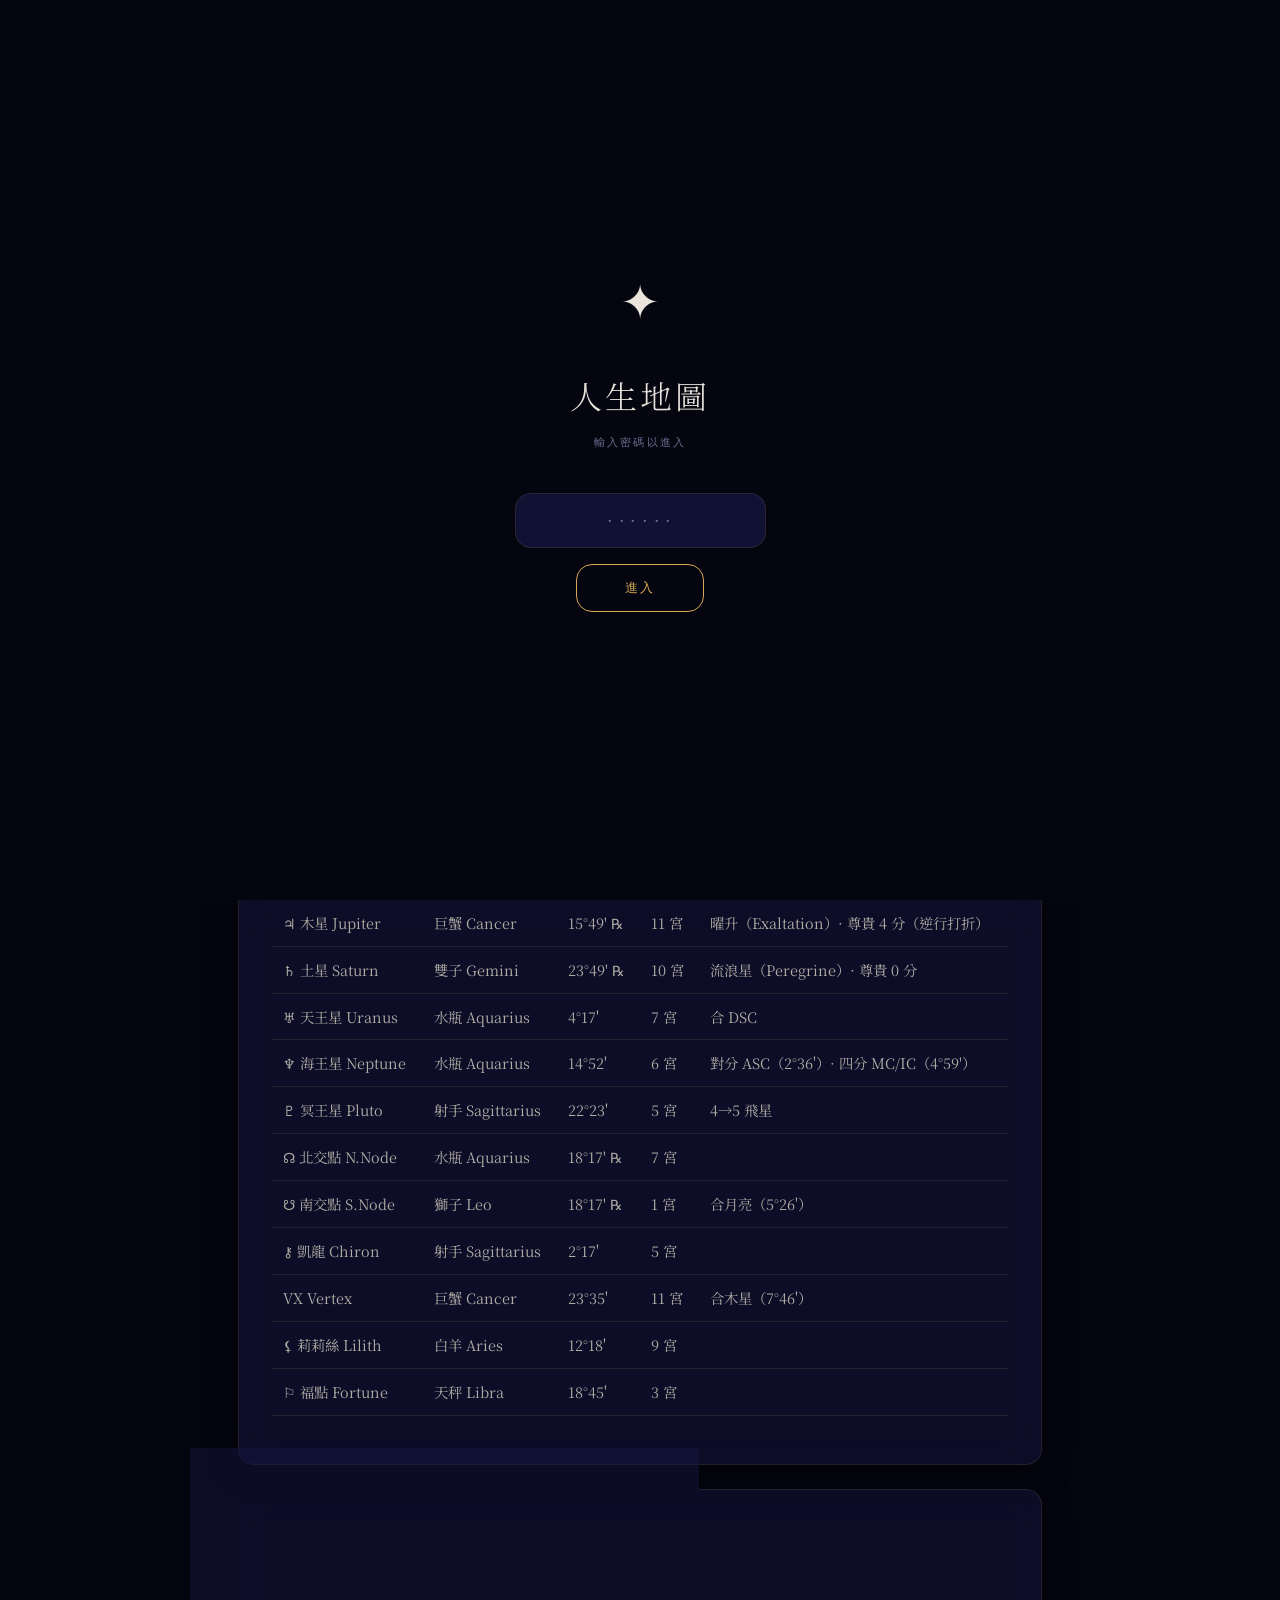
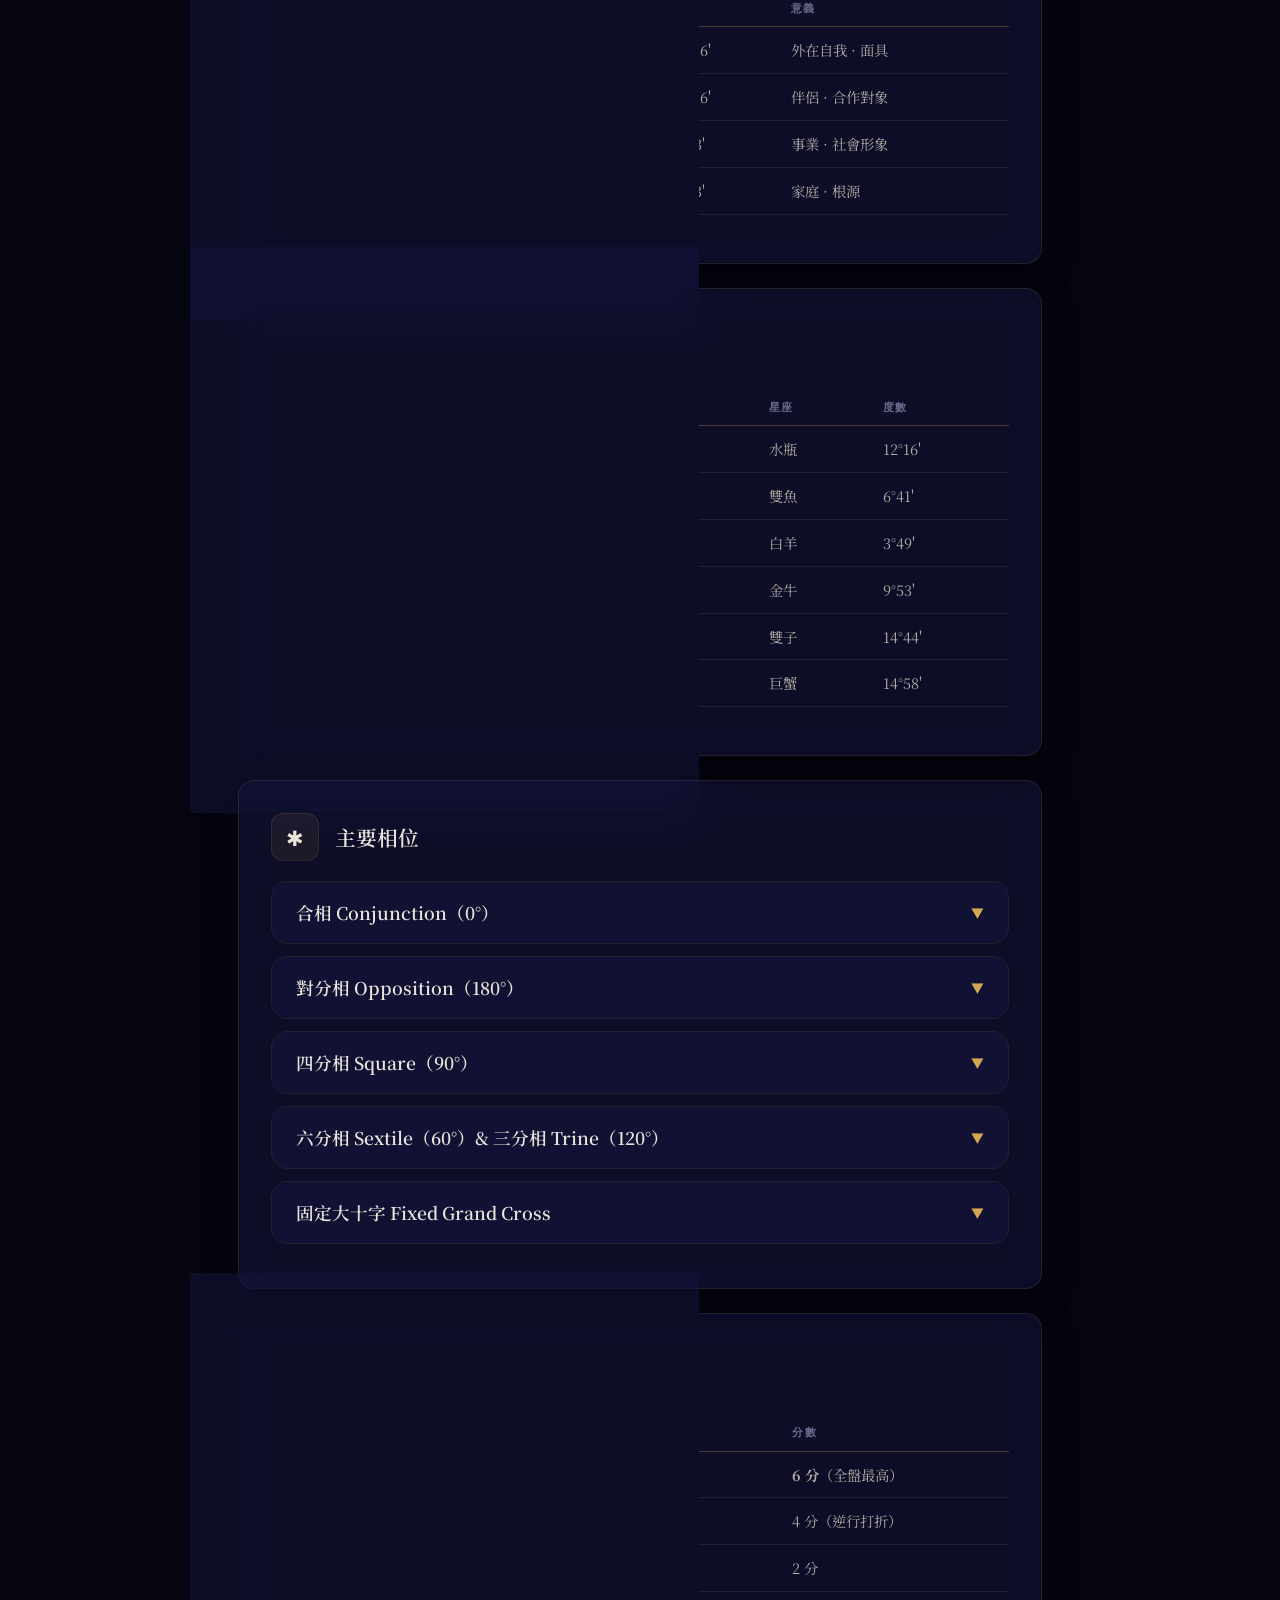
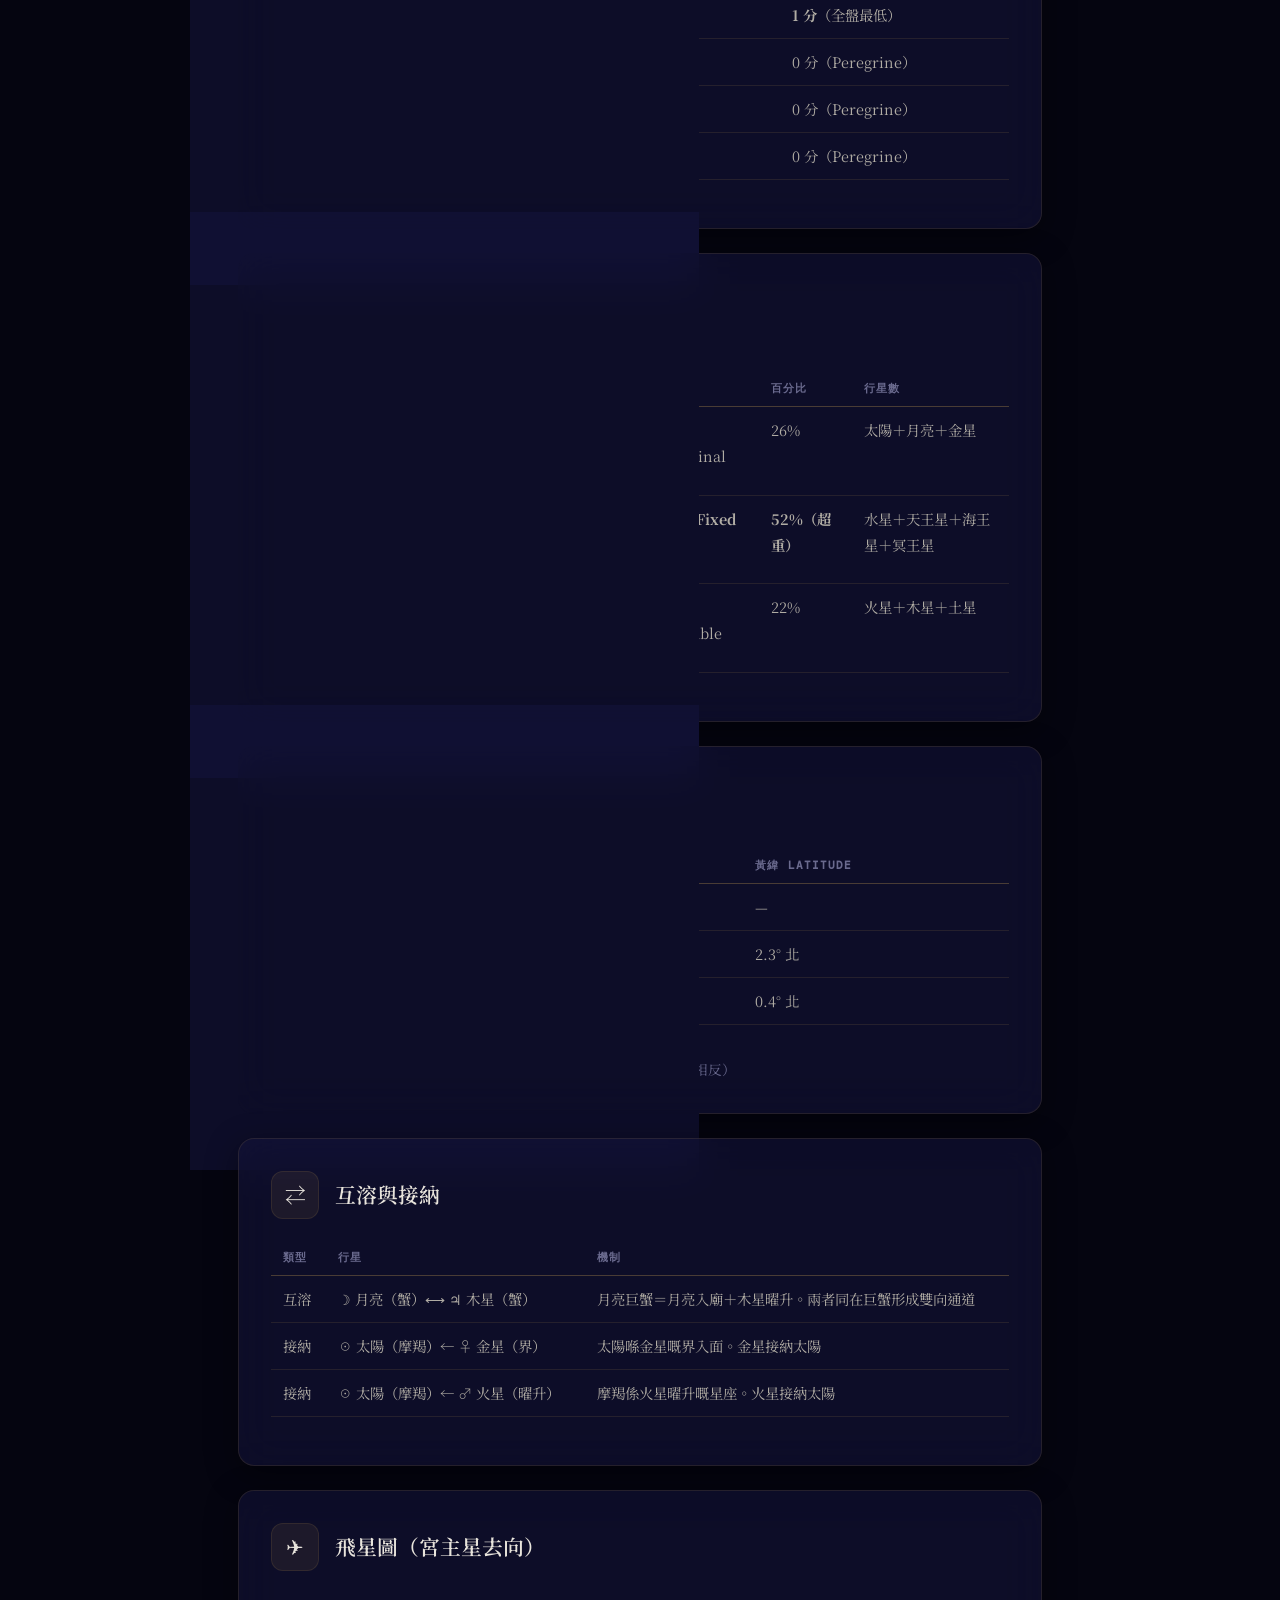
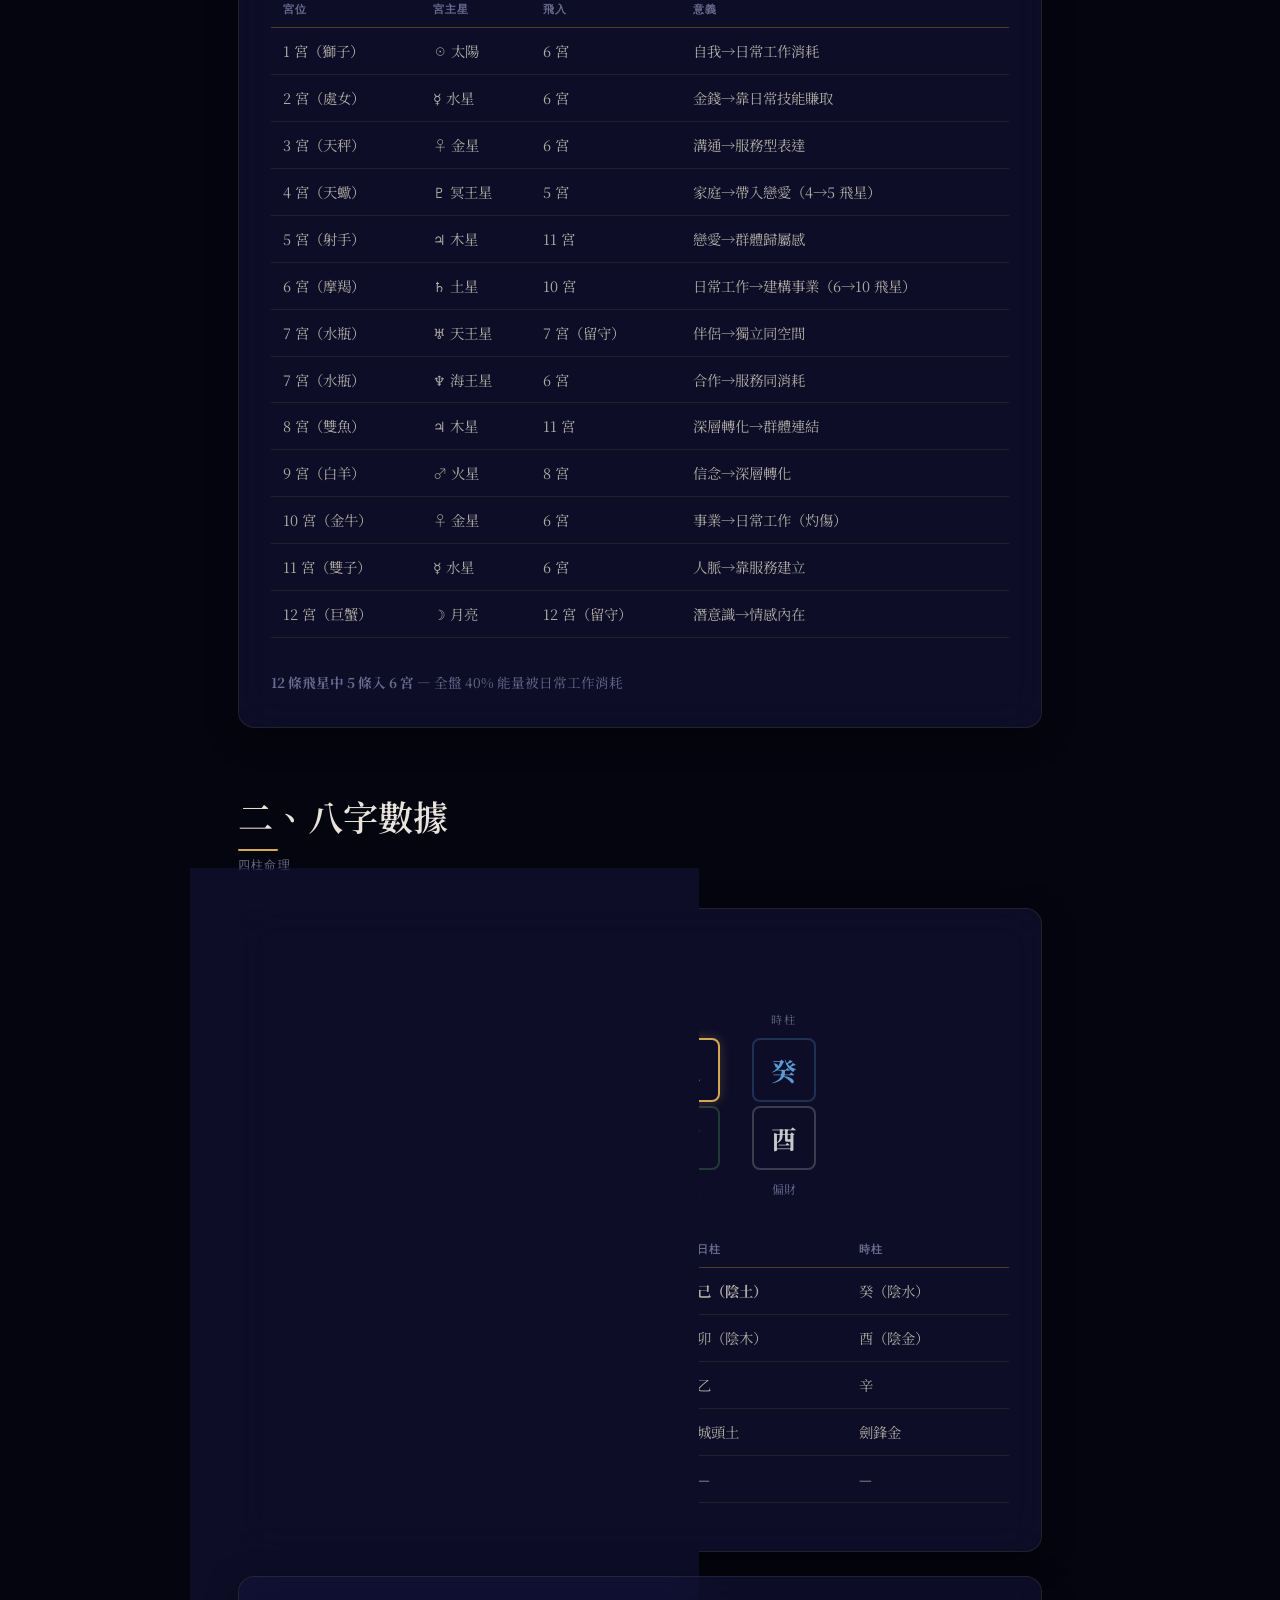
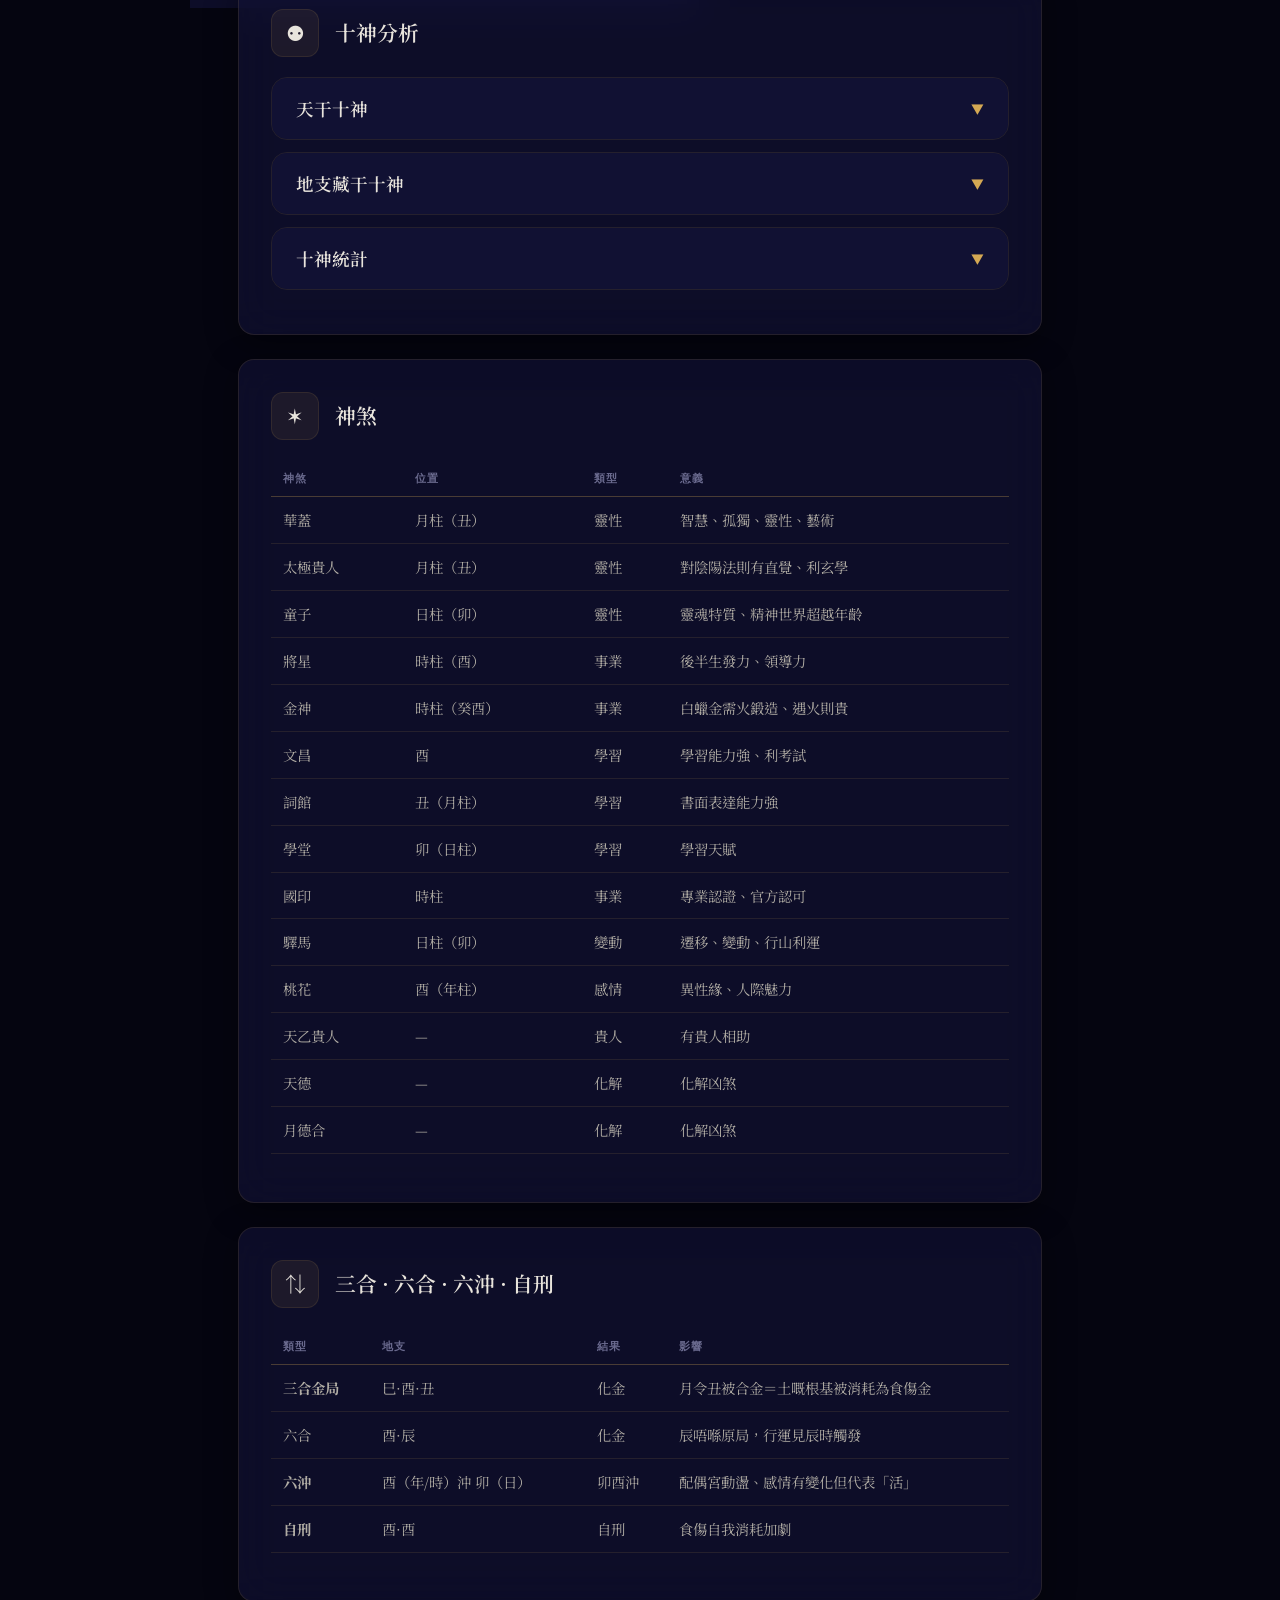
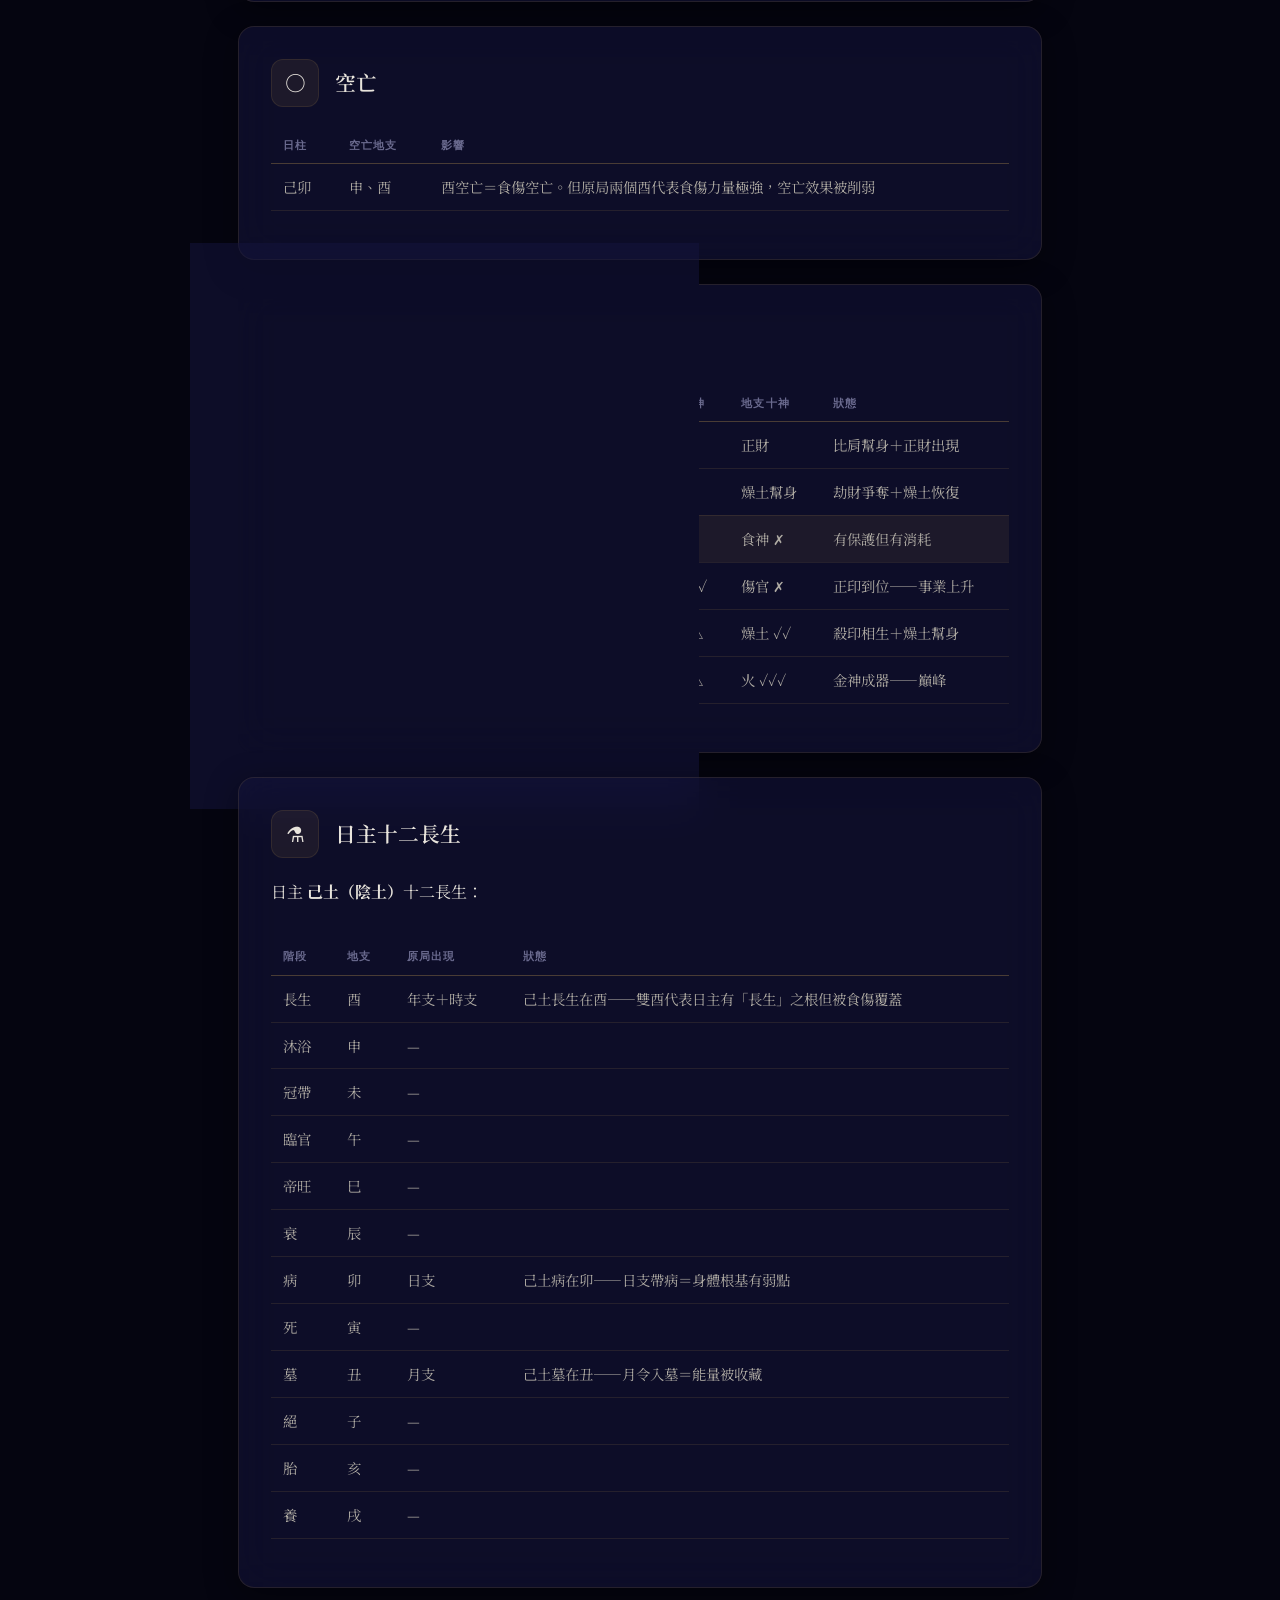
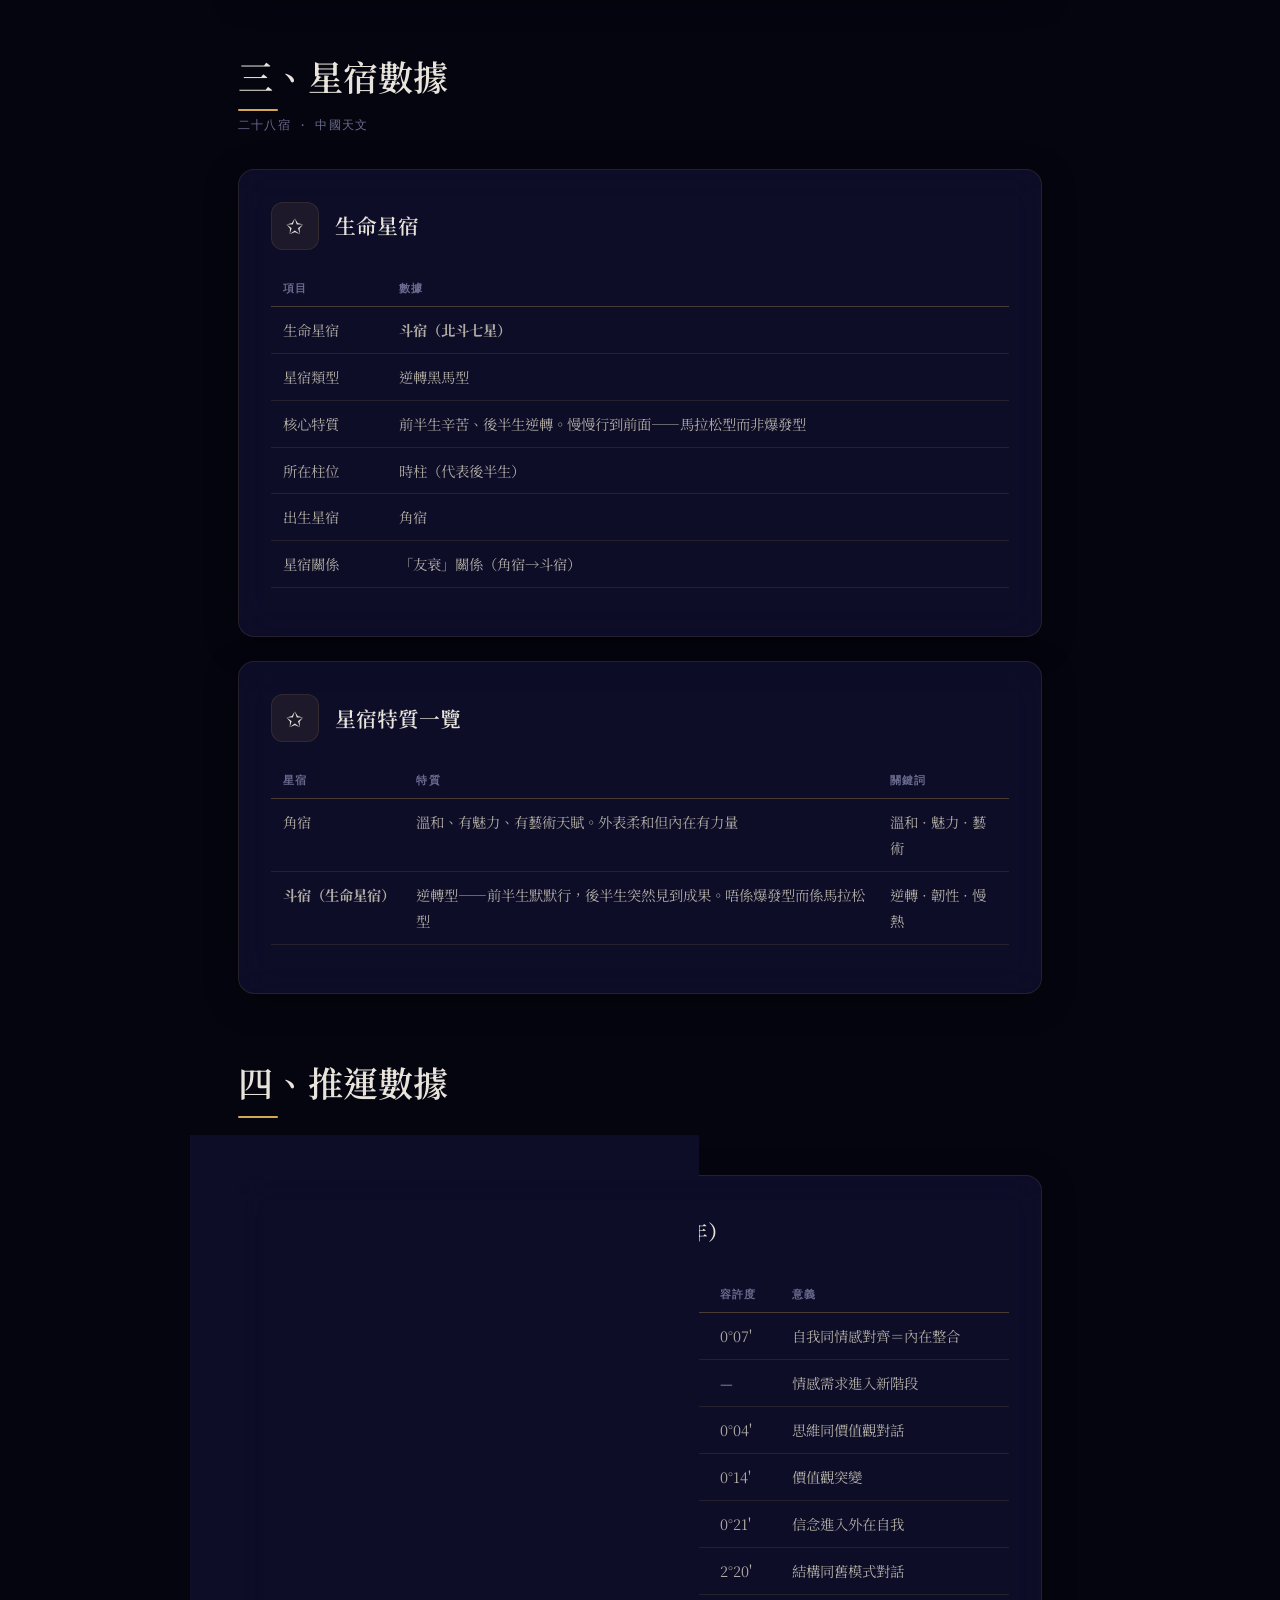
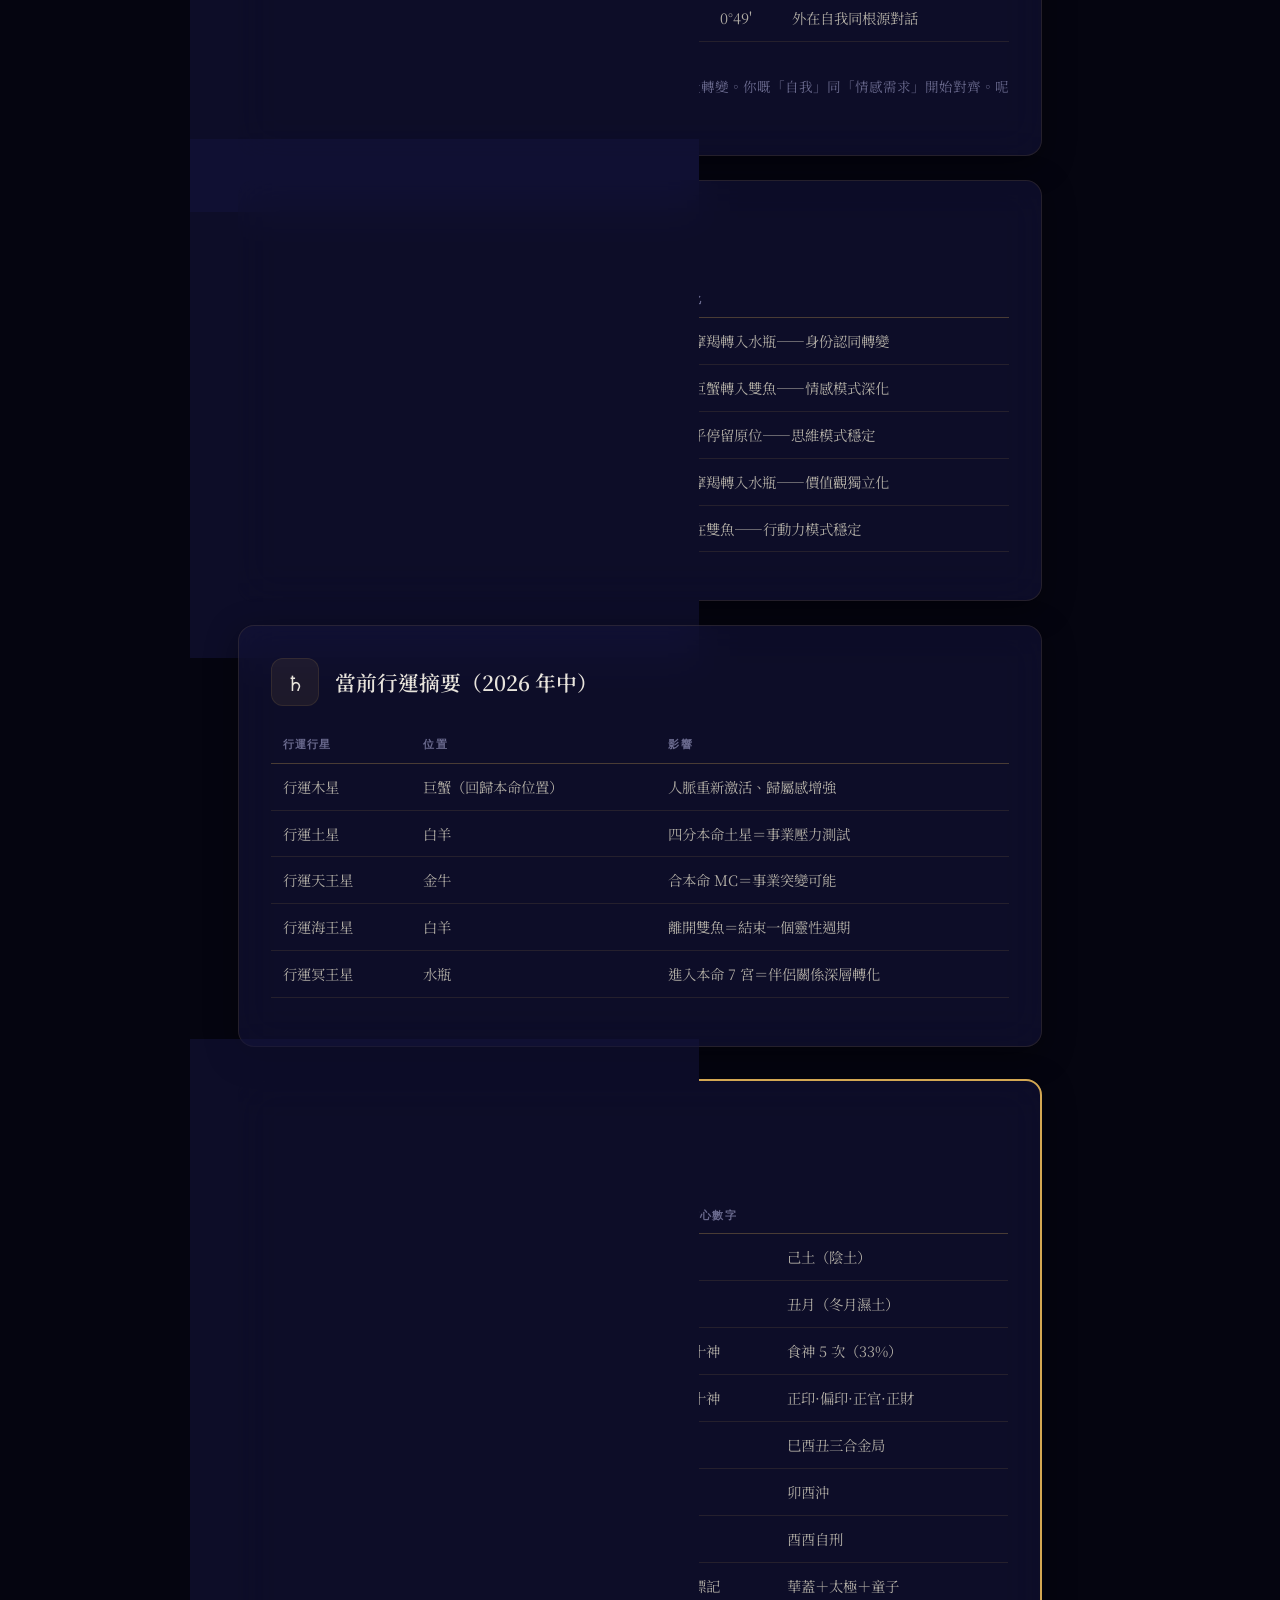
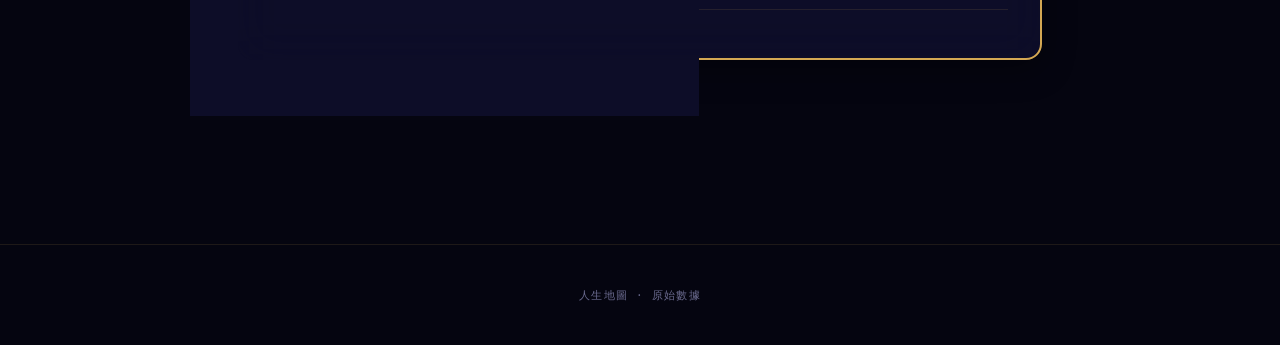
==== data.html @ b296077b "Add files via upload" ====
<!DOCTYPE html>
<html lang="zh-Hant" data-theme="dark">
<head>
  <meta charset="UTF-8">
  <meta name="viewport" content="width=device-width, initial-scale=1.0">
  <title>原始數據 · 人生地圖</title>
  <link rel="stylesheet" href="css/style.css">
</head>
<body>

  <div class="starfield"></div>

  <div class="gate" id="gate">
    <div class="gate-content">
      <div class="gate-symbol">&#x2726;</div>
      <div class="gate-title">人生地圖</div>
      <div class="gate-subtitle">輸入密碼以進入</div>
      <div class="gate-input-wrap">
        <input type="password" id="gateInput" class="gate-input" placeholder="······" autocomplete="off">
      </div>
      <button class="gate-btn" id="gateBtn">進入</button>
      <div class="gate-error-msg" id="gateError"></div>
    </div>
  </div>

  <div class="progress-bar" id="progressBar"></div>

  <nav class="nav">
    <a href="index.html" class="nav-logo">&#x2726; 人生地圖</a>
    <ul class="nav-links">
      <li><a href="core.html">核心主題</a></li>
      <li><a href="gifts.html">天賦陰影</a></li>
      <li><a href="domains.html">十大領域</a></li>
      <li><a href="timeline.html">時間線</a></li>
      <li><a href="map.html">人生地圖</a></li>
      <li><a href="data.html" class="active">原始數據</a></li>
    </ul>
    <div class="nav-controls">
      <button class="theme-toggle" id="themeToggle" title="切換深淺色">&#x2600;</button>
      <button class="menu-toggle" id="menuToggle">
        <span></span><span></span><span></span>
      </button>
    </div>
  </nav>

  <div class="mobile-nav" id="mobileNav">
    <ul class="mobile-nav-links">
      <li><a href="index.html">首頁</a></li>
      <li><a href="core.html">核心主題</a></li>
      <li><a href="gifts.html">天賦與陰影</a></li>
      <li><a href="domains.html">十大領域</a></li>
      <li><a href="timeline.html">時間線</a></li>
      <li><a href="map.html">人生地圖</a></li>
      <li><a href="data.html">原始數據</a></li>
    </ul>
  </div>

  <div class="page-wrapper">
    <main class="main-content">
      <div class="container">

        <div class="page-header reveal">
          <div class="subtitle">RAW DATA</div>
          <h1>原始數據</h1>
        </div>

        <!-- Quick Nav -->
        <div class="tag-row reveal mb-32" style="justify-content:center;">
          <a href="#sec-astro" class="tag" style="cursor:pointer;">星盤</a>
          <a href="#sec-bazi" class="tag" style="cursor:pointer;">八字</a>
          <a href="#sec-xingxiu" class="tag" style="cursor:pointer;">星宿</a>
          <a href="#sec-prog" class="tag" style="cursor:pointer;">推運</a>
        </div>

        <!-- ============================================================ -->
        <!-- SECTION 1: ASTROLOGY -->
        <!-- ============================================================ -->
        <div id="sec-astro" class="section-title reveal">一、星盤數據</div>
        <div class="section-subtitle reveal">Western Tropical Astrology · Placidus House System</div>

        <!-- 1.1 Planetary Positions -->
        <div class="card reveal">
          <div class="card-header">
            <div class="card-icon">&#x2641;</div>
            <div><div class="card-title">行星位置</div></div>
          </div>
          <table class="data-table">
            <thead>
              <tr><th>行星</th><th>星座</th><th>度數</th><th>宮位</th><th>備註</th></tr>
            </thead>
            <tbody>
              <tr><td>&#x2609; 太陽 Sun</td><td>摩羯 Capricorn</td><td>6°59'</td><td>6 宮</td><td>界（Term）· 尊貴 1 分</td></tr>
              <tr><td>&#x263D; 月亮 Moon</td><td>巨蟹 Cancer</td><td>12°51'</td><td>12 宮</td><td>面（Face）· 尊貴 2 分</td></tr>
              <tr><td>&#x263F; 水星 Mercury</td><td>水瓶 Aquarius</td><td>10°03'</td><td>6 宮</td><td>合 DSC（2°13'）</td></tr>
              <tr><td>&#x2640; 金星 Venus</td><td>摩羯 Capricorn</td><td>7°43'</td><td>6 宮</td><td>灼傷（Combust）· 距太陽 0°43'</td></tr>
              <tr><td>&#x2642; 火星 Mars</td><td>雙魚 Pisces</td><td>16°40'</td><td>8 宮</td><td>曜升（Exaltation）· 尊貴 6 分</td></tr>
              <tr><td>&#x2643; 木星 Jupiter</td><td>巨蟹 Cancer</td><td>15°49' &#x211E;</td><td>11 宮</td><td>曜升（Exaltation）· 尊貴 4 分（逆行打折）</td></tr>
              <tr><td>&#x2644; 土星 Saturn</td><td>雙子 Gemini</td><td>23°49' &#x211E;</td><td>10 宮</td><td>流浪星（Peregrine）· 尊貴 0 分</td></tr>
              <tr><td>&#x2645; 天王星 Uranus</td><td>水瓶 Aquarius</td><td>4°17'</td><td>7 宮</td><td>合 DSC</td></tr>
              <tr><td>&#x2646; 海王星 Neptune</td><td>水瓶 Aquarius</td><td>14°52'</td><td>6 宮</td><td>對分 ASC（2°36'）· 四分 MC/IC（4°59'）</td></tr>
              <tr><td>&#x2647; 冥王星 Pluto</td><td>射手 Sagittarius</td><td>22°23'</td><td>5 宮</td><td>4→5 飛星</td></tr>
              <tr><td>&#x260A; 北交點 N.Node</td><td>水瓶 Aquarius</td><td>18°17' &#x211E;</td><td>7 宮</td><td></td></tr>
              <tr><td>&#x260B; 南交點 S.Node</td><td>獅子 Leo</td><td>18°17' &#x211E;</td><td>1 宮</td><td>合月亮（5°26'）</td></tr>
              <tr><td>&#x26B7; 凱龍 Chiron</td><td>射手 Sagittarius</td><td>2°17'</td><td>5 宮</td><td></td></tr>
              <tr><td>VX Vertex</td><td>巨蟹 Cancer</td><td>23°35'</td><td>11 宮</td><td>合木星（7°46'）</td></tr>
              <tr><td>&#x26B8; 莉莉絲 Lilith</td><td>白羊 Aries</td><td>12°18'</td><td>9 宮</td><td></td></tr>
              <tr><td>&#x2690; 福點 Fortune</td><td>天秤 Libra</td><td>18°45'</td><td>3 宮</td><td></td></tr>
            </tbody>
          </table>
        </div>

        <!-- 1.2 Angles -->
        <div class="card reveal">
          <div class="card-header">
            <div class="card-icon">&#x25B3;</div>
            <div><div class="card-title">四軸</div></div>
          </div>
          <table class="data-table">
            <thead>
              <tr><th>軸點</th><th>星座</th><th>度數</th><th>意義</th></tr>
            </thead>
            <tbody>
              <tr><td>ASC 上升</td><td>獅子 Leo</td><td>12°16'</td><td>外在自我 · 面具</td></tr>
              <tr><td>DSC 下降</td><td>水瓶 Aquarius</td><td>12°16'</td><td>伴侶 · 合作對象</td></tr>
              <tr><td>MC 天頂</td><td>金牛 Taurus</td><td>9°53'</td><td>事業 · 社會形象</td></tr>
              <tr><td>IC 天底</td><td>天蠍 Scorpio</td><td>9°53'</td><td>家庭 · 根源</td></tr>
            </tbody>
          </table>
        </div>

        <!-- 1.3 House Cusps -->
        <div class="card reveal">
          <div class="card-header">
            <div class="card-icon">&#x2B21;</div>
            <div><div class="card-title">宮位界線（Placidus）</div></div>
          </div>
          <table class="data-table">
            <thead>
              <tr><th>宮位</th><th>星座</th><th>度數</th><th>宮位</th><th>星座</th><th>度數</th></tr>
            </thead>
            <tbody>
              <tr><td>1 宮</td><td>獅子</td><td>12°16'</td><td>7 宮</td><td>水瓶</td><td>12°16'</td></tr>
              <tr><td>2 宮</td><td>處女</td><td>6°41'</td><td>8 宮</td><td>雙魚</td><td>6°41'</td></tr>
              <tr><td>3 宮</td><td>天秤</td><td>3°49'</td><td>9 宮</td><td>白羊</td><td>3°49'</td></tr>
              <tr><td>4 宮</td><td>天蠍</td><td>9°53'</td><td>10 宮</td><td>金牛</td><td>9°53'</td></tr>
              <tr><td>5 宮</td><td>射手</td><td>14°44'</td><td>11 宮</td><td>雙子</td><td>14°44'</td></tr>
              <tr><td>6 宮</td><td>摩羯</td><td>14°58'</td><td>12 宮</td><td>巨蟹</td><td>14°58'</td></tr>
            </tbody>
          </table>
        </div>

        <!-- 1.4 Aspects -->
        <div class="card reveal">
          <div class="card-header">
            <div class="card-icon">&#x2731;</div>
            <div><div class="card-title">主要相位</div></div>
          </div>

          <div class="expandable">
            <button class="expandable-trigger">
              <span>合相 Conjunction（0°）</span>
              <span class="chevron">&#x25BC;</span>
            </button>
            <div class="expandable-content">
              <div class="expandable-inner">
                <table class="data-table">
                  <thead><tr><th>行星 A</th><th>行星 B</th><th>容許度</th><th>備註</th></tr></thead>
                  <tbody>
                    <tr><td>&#x2609; 太陽</td><td>&#x2640; 金星</td><td>0°16'</td><td>灼傷 · 距太陽 0°43'</td></tr>
                    <tr><td>&#x263D; 月亮</td><td>南交點</td><td>5°26'</td><td>情感帶有「舊」嘅特質</td></tr>
                    <tr><td>&#x2643; 木星</td><td>Vertex</td><td>7°46'</td><td>信念同命運交叉點</td></tr>
                    <tr><td>&#x263F; 水星</td><td>DSC</td><td>2°13'</td><td>溝通能力強（一對一）</td></tr>
                    <tr><td>&#x2645; 天王星</td><td>DSC</td><td>~2°</td><td>伴侶需要獨立同空間</td></tr>
                  </tbody>
                </table>
              </div>
            </div>
          </div>

          <div class="expandable">
            <button class="expandable-trigger">
              <span>對分相 Opposition（180°）</span>
              <span class="chevron">&#x25BC;</span>
            </button>
            <div class="expandable-content">
              <div class="expandable-inner">
                <table class="data-table">
                  <thead><tr><th>行星 A</th><th>行星 B</th><th>容許度</th><th>備註</th></tr></thead>
                  <tbody>
                    <tr><td>&#x263D; 月亮（蟹 12°）</td><td>&#x2642; 火星（魚 16°）</td><td>3°49'</td><td>情感 vs 行動力對立</td></tr>
                    <tr><td>&#x2646; 海王星（瓶 14°）</td><td>ASC（獅 12°）</td><td>2°36'</td><td>自我邊界模糊</td></tr>
                  </tbody>
                </table>
              </div>
            </div>
          </div>

          <div class="expandable">
            <button class="expandable-trigger">
              <span>四分相 Square（90°）</span>
              <span class="chevron">&#x25BC;</span>
            </button>
            <div class="expandable-content">
              <div class="expandable-inner">
                <table class="data-table">
                  <thead><tr><th>行星 A</th><th>行星 B</th><th>容許度</th><th>備註</th></tr></thead>
                  <tbody>
                    <tr><td>&#x2642; 火星（魚 16°）</td><td>&#x2643; 木星（蟹 15°）</td><td>0°51'</td><td>最 tight 嘅四分相</td></tr>
                    <tr><td>&#x263F; 水星（瓶 10°）</td><td>&#x2643; 木星（蟹 15°）</td><td>5°46'</td><td>思維 vs 信念</td></tr>
                    <tr><td>&#x2643; 木星（蟹 15°）</td><td>&#x2647; 冥王星（射 22°）</td><td>6°34'</td><td>信念 vs 轉化</td></tr>
                    <tr><td>&#x2646; 海王星（瓶 14°）</td><td>MC/IC（牛/蠍 9°）</td><td>4°59'</td><td>事業方向模糊</td></tr>
                    <tr><td>&#x2609; 太陽（摩 6°）</td><td>&#x2646; 海王星（瓶 14°）</td><td>~7°</td><td>自我認同模糊</td></tr>
                    <tr><td>&#x2644; 土星（雙 23°）</td><td>&#x2646; 海王星（瓶 14°）</td><td>~9°</td><td>結構 vs 溶解</td></tr>
                    <tr><td>&#x2642; 火星（魚 16°）</td><td>&#x2647; 冥王星（射 22°）</td><td>~6°</td><td>行動力 vs 深層權力</td></tr>
                  </tbody>
                </table>
              </div>
            </div>
          </div>

          <div class="expandable">
            <button class="expandable-trigger">
              <span>六分相 Sextile（60°）& 三分相 Trine（120°）</span>
              <span class="chevron">&#x25BC;</span>
            </button>
            <div class="expandable-content">
              <div class="expandable-inner">
                <table class="data-table">
                  <thead><tr><th>行星 A</th><th>行星 B</th><th>相位</th><th>容許度</th></tr></thead>
                  <tbody>
                    <tr><td>&#x263F; 水星（瓶 10°）</td><td>&#x2642; 火星（魚 16°）</td><td>六分相</td><td>~7°</td></tr>
                    <tr><td>&#x263D; 月亮（蟹 12°）</td><td>&#x2646; 海王星（瓶 14°）</td><td>六分相</td><td>~2°</td></tr>
                    <tr><td>&#x2643; 木星（蟹 15°）</td><td>&#x2644; 土星（雙 23°）</td><td>三分相</td><td>~8°</td></tr>
                  </tbody>
                </table>
              </div>
            </div>
          </div>

          <div class="expandable">
            <button class="expandable-trigger">
              <span>固定大十字 Fixed Grand Cross</span>
              <span class="chevron">&#x25BC;</span>
            </button>
            <div class="expandable-content">
              <div class="expandable-inner">
                <p><strong>四顆行星構成固定大十字：</strong></p>
                <table class="data-table">
                  <thead><tr><th>行星</th><th>星座</th><th>度數</th><th>宮位</th></tr></thead>
                  <tbody>
                    <tr><td>&#x263F; 水星</td><td>水瓶</td><td>10°03'</td><td>6 宮</td></tr>
                    <tr><td>&#x2642; 火星</td><td>雙魚</td><td>16°40'</td><td>8 宮</td></tr>
                    <tr><td>&#x2643; 木星 &#x211E;</td><td>巨蟹</td><td>15°49'</td><td>11 宮</td></tr>
                    <tr><td>&#x2647; 冥王星</td><td>射手</td><td>22°23'</td><td>5 宮</td></tr>
                  </tbody>
                </table>
                <p class="mt-32">呢四顆行星透過四分相同對分相交織成一個「不停運轉但冇出口」嘅結構——思維被困住、消耗大、但同時代表極強嘅意志力同深度。</p>
              </div>
            </div>
          </div>
        </div>

        <!-- 1.5 Essential Dignities -->
        <div class="card reveal">
          <div class="card-header">
            <div class="card-icon">&#x269B;</div>
            <div><div class="card-title">先天尊貴 Essential Dignities</div></div>
          </div>
          <table class="data-table">
            <thead>
              <tr><th>行星</th><th>星座</th><th>度數</th><th>尊貴類型</th><th>分數</th></tr>
            </thead>
            <tbody>
              <tr><td>&#x2642; 火星</td><td>雙魚</td><td>16°40'</td><td>曜升 Exaltation</td><td><strong>6 分</strong>（全盤最高）</td></tr>
              <tr><td>&#x2643; 木星 &#x211E;</td><td>巨蟹</td><td>15°49'</td><td>曜升 Exaltation</td><td>4 分（逆行打折）</td></tr>
              <tr><td>&#x263D; 月亮</td><td>巨蟹</td><td>12°51'</td><td>面 Face</td><td>2 分</td></tr>
              <tr><td>&#x2609; 太陽</td><td>摩羯</td><td>6°59'</td><td>界 Term</td><td><strong>1 分</strong>（全盤最低）</td></tr>
              <tr><td>&#x2640; 金星</td><td>摩羯</td><td>7°43'</td><td>灼傷 Combust</td><td>0 分（Peregrine）</td></tr>
              <tr><td>&#x2644; 土星 &#x211E;</td><td>雙子</td><td>23°49'</td><td>—</td><td>0 分（Peregrine）</td></tr>
              <tr><td>&#x263F; 水星</td><td>水瓶</td><td>10°03'</td><td>—</td><td>0 分（Peregrine）</td></tr>
            </tbody>
          </table>
        </div>

        <!-- 1.6 Element / Modality -->
        <div class="card reveal">
          <div class="card-header">
            <div class="card-icon">&#x25C8;</div>
            <div><div class="card-title">元素與模式分佈</div></div>
          </div>
          <div style="display:grid; grid-template-columns: 1fr 1fr; gap: 24px;">
            <table class="data-table">
              <thead><tr><th>元素</th><th>百分比</th><th>行星數</th></tr></thead>
              <tbody>
                <tr><td>&#x2648; 火 Fire</td><td>0%</td><td>0</td></tr>
                <tr><td>&#x2649; 土 Earth</td><td>26.8%</td><td>太陽＋金星＋冥王星</td></tr>
                <tr><td>&#x264E; 風 Air</td><td><strong>35.7%（最強）</strong></td><td>水星＋土星＋天王星＋海王星</td></tr>
                <tr><td>&#x264B; 水 Water</td><td>37.5%</td><td>月亮＋火星＋木星</td></tr>
              </tbody>
            </table>
            <table class="data-table">
              <thead><tr><th>模式</th><th>百分比</th><th>行星數</th></tr></thead>
              <tbody>
                <tr><td>開創 Cardinal</td><td>26%</td><td>太陽＋月亮＋金星</td></tr>
                <tr><td><strong>固定 Fixed</strong></td><td><strong>52%（超重）</strong></td><td>水星＋天王星＋海王星＋冥王星</td></tr>
                <tr><td>變動 Mutable</td><td>22%</td><td>火星＋木星＋土星</td></tr>
              </tbody>
            </table>
          </div>
        </div>

        <!-- 1.7 Declinations / Latitudes -->
        <div class="card reveal">
          <div class="card-header">
            <div class="card-icon">&#x2195;</div>
            <div><div class="card-title">赤緯與黃緯</div></div>
          </div>
          <table class="data-table">
            <thead><tr><th>行星</th><th>赤緯 Declination</th><th>黃緯 Latitude</th></tr></thead>
            <tbody>
              <tr><td>&#x2609; 太陽</td><td>0.8° 南</td><td>—</td></tr>
              <tr><td>&#x263D; 月亮</td><td>2.8° 北</td><td>2.3° 北</td></tr>
              <tr><td>&#x2642; 火星</td><td>0.2° 南</td><td>0.4° 北</td></tr>
            </tbody>
          </table>
          <p class="mt-32" style="font-size:0.85rem; color: var(--text-muted);">無赤緯平行或黃緯合相（月亮赤緯 2.8° 北 vs 太陽赤緯 0.8° 南 — 方向相反）</p>
        </div>

        <!-- 1.8 Mutual Reception -->
        <div class="card reveal">
          <div class="card-header">
            <div class="card-icon">&#x21C4;</div>
            <div><div class="card-title">互溶與接納</div></div>
          </div>
          <table class="data-table">
            <thead><tr><th>類型</th><th>行星</th><th>機制</th></tr></thead>
            <tbody>
              <tr><td>互溶</td><td>&#x263D; 月亮（蟹）⟷ &#x2643; 木星（蟹）</td><td>月亮巨蟹＝月亮入廟＋木星曜升。兩者同在巨蟹形成雙向通道</td></tr>
              <tr><td>接納</td><td>&#x2609; 太陽（摩羯）← &#x2640; 金星（界）</td><td>太陽喺金星嘅界入面。金星接納太陽</td></tr>
              <tr><td>接納</td><td>&#x2609; 太陽（摩羯）← &#x2642; 火星（曜升）</td><td>摩羯係火星曜升嘅星座。火星接納太陽</td></tr>
            </tbody>
          </table>
        </div>

        <!-- 1.9 飛星 -->
        <div class="card reveal">
          <div class="card-header">
            <div class="card-icon">&#x2708;</div>
            <div><div class="card-title">飛星圖（宮主星去向）</div></div>
          </div>
          <table class="data-table">
            <thead><tr><th>宮位</th><th>宮主星</th><th>飛入</th><th>意義</th></tr></thead>
            <tbody>
              <tr><td>1 宮（獅子）</td><td>&#x2609; 太陽</td><td>6 宮</td><td>自我→日常工作消耗</td></tr>
              <tr><td>2 宮（處女）</td><td>&#x263F; 水星</td><td>6 宮</td><td>金錢→靠日常技能賺取</td></tr>
              <tr><td>3 宮（天秤）</td><td>&#x2640; 金星</td><td>6 宮</td><td>溝通→服務型表達</td></tr>
              <tr><td>4 宮（天蠍）</td><td>&#x2647; 冥王星</td><td>5 宮</td><td>家庭→帶入戀愛（4→5 飛星）</td></tr>
              <tr><td>5 宮（射手）</td><td>&#x2643; 木星</td><td>11 宮</td><td>戀愛→群體歸屬感</td></tr>
              <tr><td>6 宮（摩羯）</td><td>&#x2644; 土星</td><td>10 宮</td><td>日常工作→建構事業（6→10 飛星）</td></tr>
              <tr><td>7 宮（水瓶）</td><td>&#x2645; 天王星</td><td>7 宮（留守）</td><td>伴侶→獨立同空間</td></tr>
              <tr><td>7 宮（水瓶）</td><td>&#x2646; 海王星</td><td>6 宮</td><td>合作→服務同消耗</td></tr>
              <tr><td>8 宮（雙魚）</td><td>&#x2643; 木星</td><td>11 宮</td><td>深層轉化→群體連結</td></tr>
              <tr><td>9 宮（白羊）</td><td>&#x2642; 火星</td><td>8 宮</td><td>信念→深層轉化</td></tr>
              <tr><td>10 宮（金牛）</td><td>&#x2640; 金星</td><td>6 宮</td><td>事業→日常工作（灼傷）</td></tr>
              <tr><td>11 宮（雙子）</td><td>&#x263F; 水星</td><td>6 宮</td><td>人脈→靠服務建立</td></tr>
              <tr><td>12 宮（巨蟹）</td><td>&#x263D; 月亮</td><td>12 宮（留守）</td><td>潛意識→情感內在</td></tr>
            </tbody>
          </table>
          <p class="mt-32" style="font-size:0.85rem; color: var(--text-muted);"><strong>12 條飛星中 5 條入 6 宮</strong> — 全盤 40% 能量被日常工作消耗</p>
        </div>

        <!-- ============================================================ -->
        <!-- SECTION 2: BAZI (FOUR PILLARS) -->
        <!-- ============================================================ -->
        <div id="sec-bazi" class="section-title reveal mt-32">二、八字數據</div>
        <div class="section-subtitle reveal">四柱命理</div>

        <!-- 2.1 Four Pillars -->
        <div class="card reveal">
          <div class="card-header">
            <div class="card-icon">&#x2688;</div>
            <div><div class="card-title">四柱排盤</div></div>
          </div>
          <div class="pillars-visual">
            <div class="pillar">
              <div class="pillar-label">年柱</div>
              <div class="pillar-stem metal">辛</div>
              <div class="pillar-branch metal">酉</div>
              <div class="pillar-ten-god">食神</div>
            </div>
            <div class="pillar">
              <div class="pillar-label">月柱</div>
              <div class="pillar-stem metal">辛</div>
              <div class="pillar-branch earth">丑</div>
              <div class="pillar-ten-god">食神</div>
            </div>
            <div class="pillar highlight">
              <div class="pillar-label">日柱</div>
              <div class="pillar-stem earth">己</div>
              <div class="pillar-branch wood">卯</div>
              <div class="pillar-ten-god">日主</div>
            </div>
            <div class="pillar">
              <div class="pillar-label">時柱</div>
              <div class="pillar-stem water">癸</div>
              <div class="pillar-branch metal">酉</div>
              <div class="pillar-ten-god">偏財</div>
            </div>
          </div>
          <table class="data-table mt-32">
            <thead><tr><th></th><th>年柱</th><th>月柱</th><th>日柱</th><th>時柱</th></tr></thead>
            <tbody>
              <tr><td><strong>天干</strong></td><td>辛（陰金）</td><td>辛（陰金）</td><td><strong>己（陰土）</strong></td><td>癸（陰水）</td></tr>
              <tr><td><strong>地支</strong></td><td>酉（陰金）</td><td>丑（陰土）</td><td>卯（陰木）</td><td>酉（陰金）</td></tr>
              <tr><td><strong>藏干</strong></td><td>辛</td><td>己·癸·辛</td><td>乙</td><td>辛</td></tr>
              <tr><td><strong>納音</strong></td><td>石榴木</td><td>壁上土</td><td>城頭土</td><td>劍鋒金</td></tr>
              <tr><td><strong>生肖</strong></td><td>雞</td><td>—</td><td>—</td><td>—</td></tr>
            </tbody>
          </table>
        </div>

        <!-- 2.2 Ten Gods -->
        <div class="card reveal">
          <div class="card-header">
            <div class="card-icon">&#x2689;</div>
            <div><div class="card-title">十神分析</div></div>
          </div>

          <div class="expandable">
            <button class="expandable-trigger">
              <span>天干十神</span>
              <span class="chevron">&#x25BC;</span>
            </button>
            <div class="expandable-content">
              <div class="expandable-inner">
                <table class="data-table">
                  <thead><tr><th>位置</th><th>天干</th><th>五行</th><th>十神</th></tr></thead>
                  <tbody>
                    <tr><td>年干</td><td>辛</td><td>陰金</td><td>食神</td></tr>
                    <tr><td>月干</td><td>辛</td><td>陰金</td><td>食神</td></tr>
                    <tr><td>日干</td><td>己</td><td>陰土</td><td>日主</td></tr>
                    <tr><td>時干</td><td>癸</td><td>陰水</td><td>偏財</td></tr>
                  </tbody>
                </table>
              </div>
            </div>
          </div>

          <div class="expandable">
            <button class="expandable-trigger">
              <span>地支藏干十神</span>
              <span class="chevron">&#x25BC;</span>
            </button>
            <div class="expandable-content">
              <div class="expandable-inner">
                <table class="data-table">
                  <thead><tr><th>地支</th><th>藏干</th><th>五行</th><th>十神</th><th>旺度</th></tr></thead>
                  <tbody>
                    <tr><td rowspan="1">酉（年）</td><td>辛</td><td>陰金</td><td>食神</td><td>本氣</td></tr>
                    <tr><td rowspan="3">丑（月）</td><td>己</td><td>陰土</td><td>比肩</td><td>本氣</td></tr>
                    <tr><td>癸</td><td>陰水</td><td>偏財</td><td>中氣</td></tr>
                    <tr><td>辛</td><td>陰金</td><td>食神</td><td>餘氣</td></tr>
                    <tr><td>卯（日）</td><td>乙</td><td>陰木</td><td>七殺</td><td>本氣（帝旺）</td></tr>
                    <tr><td>酉（時）</td><td>辛</td><td>陰金</td><td>食神</td><td>本氣</td></tr>
                  </tbody>
                </table>
              </div>
            </div>
          </div>

          <div class="expandable">
            <button class="expandable-trigger">
              <span>十神統計</span>
              <span class="chevron">&#x25BC;</span>
            </button>
            <div class="expandable-content">
              <div class="expandable-inner">
                <table class="data-table">
                  <thead><tr><th>十神</th><th>次數</th><th>百分比</th><th>出現位置</th></tr></thead>
                  <tbody>
                    <tr><td><strong>食神（辛金）</strong></td><td><strong>5</strong></td><td><strong>33%</strong></td><td>年干、月干、年支酉、月支丑藏辛、時支酉</td></tr>
                    <tr><td>偏財（癸水）</td><td>2</td><td>13%</td><td>時干、月支丑藏癸</td></tr>
                    <tr><td>比肩（己土）</td><td>1</td><td>7%</td><td>月支丑藏己（日干為日主不計）</td></tr>
                    <tr><td>七殺（乙木）</td><td>1</td><td>7%</td><td>日支卯藏乙（帝旺）</td></tr>
                    <tr style="color: var(--text-muted);"><td>正印（丙火）</td><td>0</td><td>0%</td><td>完全缺席</td></tr>
                    <tr style="color: var(--text-muted);"><td>偏印（丁火）</td><td>0</td><td>0%</td><td>完全缺席</td></tr>
                    <tr style="color: var(--text-muted);"><td>正官（甲木）</td><td>0</td><td>0%</td><td>完全缺席</td></tr>
                    <tr style="color: var(--text-muted);"><td>正財（壬水）</td><td>0</td><td>0%</td><td>完全缺席</td></tr>
                    <tr style="color: var(--text-muted);"><td>傷官（庚金）</td><td>0</td><td>0%</td><td>天干缺席</td></tr>
                    <tr style="color: var(--text-muted);"><td>劫財（戊土）</td><td>0</td><td>0%</td><td>天干缺席</td></tr>
                  </tbody>
                </table>
              </div>
            </div>
          </div>
        </div>

        <!-- 2.3 Shensha -->
        <div class="card reveal">
          <div class="card-header">
            <div class="card-icon">&#x2736;</div>
            <div><div class="card-title">神煞</div></div>
          </div>
          <table class="data-table">
            <thead><tr><th>神煞</th><th>位置</th><th>類型</th><th>意義</th></tr></thead>
            <tbody>
              <tr><td>華蓋</td><td>月柱（丑）</td><td>靈性</td><td>智慧、孤獨、靈性、藝術</td></tr>
              <tr><td>太極貴人</td><td>月柱（丑）</td><td>靈性</td><td>對陰陽法則有直覺、利玄學</td></tr>
              <tr><td>童子</td><td>日柱（卯）</td><td>靈性</td><td>靈魂特質、精神世界超越年齡</td></tr>
              <tr><td>將星</td><td>時柱（酉）</td><td>事業</td><td>後半生發力、領導力</td></tr>
              <tr><td>金神</td><td>時柱（癸酉）</td><td>事業</td><td>白蠟金需火鍛造、遇火則貴</td></tr>
              <tr><td>文昌</td><td>酉</td><td>學習</td><td>學習能力強、利考試</td></tr>
              <tr><td>詞館</td><td>丑（月柱）</td><td>學習</td><td>書面表達能力強</td></tr>
              <tr><td>學堂</td><td>卯（日柱）</td><td>學習</td><td>學習天賦</td></tr>
              <tr><td>國印</td><td>時柱</td><td>事業</td><td>專業認證、官方認可</td></tr>
              <tr><td>驛馬</td><td>日柱（卯）</td><td>變動</td><td>遷移、變動、行山利運</td></tr>
              <tr><td>桃花</td><td>酉（年柱）</td><td>感情</td><td>異性緣、人際魅力</td></tr>
              <tr><td>天乙貴人</td><td>—</td><td>貴人</td><td>有貴人相助</td></tr>
              <tr><td>天德</td><td>—</td><td>化解</td><td>化解凶煞</td></tr>
              <tr><td>月德合</td><td>—</td><td>化解</td><td>化解凶煞</td></tr>
            </tbody>
          </table>
        </div>

        <!-- 2.4 三合六合六沖 -->
        <div class="card reveal">
          <div class="card-header">
            <div class="card-icon">&#x21C5;</div>
            <div><div class="card-title">三合 · 六合 · 六沖 · 自刑</div></div>
          </div>
          <table class="data-table">
            <thead><tr><th>類型</th><th>地支</th><th>結果</th><th>影響</th></tr></thead>
            <tbody>
              <tr><td><strong>三合金局</strong></td><td>巳·酉·丑</td><td>化金</td><td>月令丑被合金＝土嘅根基被消耗為食傷金</td></tr>
              <tr><td>六合</td><td>酉·辰</td><td>化金</td><td>辰唔喺原局，行運見辰時觸發</td></tr>
              <tr><td><strong>六沖</strong></td><td>酉（年/時）沖 卯（日）</td><td>卯酉沖</td><td>配偶宮動盪、感情有變化但代表「活」</td></tr>
              <tr><td><strong>自刑</strong></td><td>酉·酉</td><td>自刑</td><td>食傷自我消耗加劇</td></tr>
            </tbody>
          </table>
        </div>

        <!-- 2.5 空亡 -->
        <div class="card reveal">
          <div class="card-header">
            <div class="card-icon">&#x25CB;</div>
            <div><div class="card-title">空亡</div></div>
          </div>
          <table class="data-table">
            <thead><tr><th>日柱</th><th>空亡地支</th><th>影響</th></tr></thead>
            <tbody>
              <tr><td>己卯</td><td>申、酉</td><td>酉空亡＝食傷空亡。但原局兩個酉代表食傷力量極強，空亡效果被削弱</td></tr>
            </tbody>
          </table>
        </div>

        <!-- 2.6 大運 -->
        <div class="card reveal">
          <div class="card-header">
            <div class="card-icon">&#x27F3;</div>
            <div><div class="card-title">大運（逆排）</div></div>
          </div>
          <table class="data-table">
            <thead><tr><th>大運</th><th>年份</th><th>歲數</th><th>天干</th><th>地支</th><th>天干十神</th><th>地支十神</th><th>狀態</th></tr></thead>
            <tbody>
              <tr><td>第一運</td><td>—</td><td>3–12</td><td>己</td><td>亥</td><td>比肩</td><td>正財</td><td>比肩幫身＋正財出現</td></tr>
              <tr><td>第二運</td><td>—</td><td>13–22</td><td>戊</td><td>戌</td><td>劫財</td><td>燥土幫身</td><td>劫財爭奪＋燥土恢復</td></tr>
              <tr style="background: var(--accent-dim);"><td><strong>而家</strong></td><td>2024–2033</td><td><strong>23–32</strong></td><td><strong>丁</strong></td><td><strong>酉</strong></td><td>偏印 ✓</td><td>食神 ✗</td><td>有保護但有消耗</td></tr>
              <tr><td>下一運</td><td>2034–2043</td><td>33–42</td><td>丙</td><td>申</td><td>正印 ✓✓</td><td>傷官 ✗</td><td>正印到位——事業上升</td></tr>
              <tr><td>第三運</td><td>2044–2053</td><td>43–52</td><td>乙</td><td>未</td><td>七殺 △</td><td>燥土 ✓✓</td><td>殺印相生＋燥土幫身</td></tr>
              <tr><td>第四運</td><td>2054–2063</td><td>53–62</td><td>甲</td><td>午</td><td>正官 △</td><td>火 ✓✓✓</td><td>金神成器——巔峰</td></tr>
            </tbody>
          </table>
        </div>

        <!-- 2.7 十二長生 -->
        <div class="card reveal">
          <div class="card-header">
            <div class="card-icon">&#x2697;</div>
            <div><div class="card-title">日主十二長生</div></div>
          </div>
          <p>日主 <strong>己土（陰土）</strong>十二長生：</p>
          <table class="data-table mt-32">
            <thead><tr><th>階段</th><th>地支</th><th>原局出現</th><th>狀態</th></tr></thead>
            <tbody>
              <tr><td>長生</td><td>酉</td><td>年支＋時支</td><td>己土長生在酉——雙酉代表日主有「長生」之根但被食傷覆蓋</td></tr>
              <tr><td>沐浴</td><td>申</td><td>—</td><td></td></tr>
              <tr><td>冠帶</td><td>未</td><td>—</td><td></td></tr>
              <tr><td>臨官</td><td>午</td><td>—</td><td></td></tr>
              <tr><td>帝旺</td><td>巳</td><td>—</td><td></td></tr>
              <tr><td>衰</td><td>辰</td><td>—</td><td></td></tr>
              <tr><td>病</td><td>卯</td><td>日支</td><td>己土病在卯——日支帶病＝身體根基有弱點</td></tr>
              <tr><td>死</td><td>寅</td><td>—</td><td></td></tr>
              <tr><td>墓</td><td>丑</td><td>月支</td><td>己土墓在丑——月令入墓＝能量被收藏</td></tr>
              <tr><td>絕</td><td>子</td><td>—</td><td></td></tr>
              <tr><td>胎</td><td>亥</td><td>—</td><td></td></tr>
              <tr><td>養</td><td>戌</td><td>—</td><td></td></tr>
            </tbody>
          </table>
        </div>

        <!-- ============================================================ -->
        <!-- SECTION 3: STAR MANSIONS -->
        <!-- ============================================================ -->
        <div id="sec-xingxiu" class="section-title reveal mt-32">三、星宿數據</div>
        <div class="section-subtitle reveal">二十八宿 · 中國天文</div>

        <div class="card reveal">
          <div class="card-header">
            <div class="card-icon">&#x2729;</div>
            <div><div class="card-title">生命星宿</div></div>
          </div>
          <table class="data-table">
            <thead><tr><th>項目</th><th>數據</th></tr></thead>
            <tbody>
              <tr><td>生命星宿</td><td><strong>斗宿（北斗七星）</strong></td></tr>
              <tr><td>星宿類型</td><td>逆轉黑馬型</td></tr>
              <tr><td>核心特質</td><td>前半生辛苦、後半生逆轉。慢慢行到前面——馬拉松型而非爆發型</td></tr>
              <tr><td>所在柱位</td><td>時柱（代表後半生）</td></tr>
              <tr><td>出生星宿</td><td>角宿</td></tr>
              <tr><td>星宿關係</td><td>「友衰」關係（角宿→斗宿）</td></tr>
            </tbody>
          </table>
        </div>

        <div class="card reveal">
          <div class="card-header">
            <div class="card-icon">&#x2729;</div>
            <div><div class="card-title">星宿特質一覽</div></div>
          </div>
          <table class="data-table">
            <thead><tr><th>星宿</th><th>特質</th><th>關鍵詞</th></tr></thead>
            <tbody>
              <tr><td>角宿</td><td>溫和、有魅力、有藝術天賦。外表柔和但內在有力量</td><td>溫和 · 魅力 · 藝術</td></tr>
              <tr><td><strong>斗宿（生命星宿）</strong></td><td>逆轉型——前半生默默行，後半生突然見到成果。唔係爆發型而係馬拉松型</td><td>逆轉 · 韌性 · 慢熱</td></tr>
            </tbody>
          </table>
        </div>

        <!-- ============================================================ -->
        <!-- SECTION 4: PROGRESSIONS & TRANSITS -->
        <!-- ============================================================ -->
        <div id="sec-prog" class="section-title reveal mt-32">四、推運數據</div>
        <div class="section-subtitle reveal">太陽弧 · 次限 · 行運</div>

        <!-- 4.1 Solar Arc -->
        <div class="card reveal">
          <div class="card-header">
            <div class="card-icon">&#x2609;</div>
            <div><div class="card-title">太陽弧 Solar Arc Directions（2026 年）</div></div>
          </div>
          <table class="data-table">
            <thead><tr><th>推運行星</th><th>推運位置</th><th>合相本命</th><th>容許度</th><th>意義</th></tr></thead>
            <tbody>
              <tr><td><strong>SA 太陽</strong></td><td>水瓶 12°58'</td><td>&#x263D; 本命月亮（蟹 12°51'）</td><td>0°07'</td><td>自我同情感對齊＝內在整合</td></tr>
              <tr><td>SA 月亮</td><td>雙魚 9°39'</td><td>—</td><td>—</td><td>情感需求進入新階段</td></tr>
              <tr><td>SA 水星</td><td>水瓶 7°47'</td><td>&#x2640; 本命金星（摩 7°43'）</td><td>0°04'</td><td>思維同價值觀對話</td></tr>
              <tr><td>SA 金星</td><td>水瓶 4°31'</td><td>&#x2645; 本命天王星（瓶 4°17'）</td><td>0°14'</td><td>價值觀突變</td></tr>
              <tr><td>SA 木星</td><td>獅子 12°37'</td><td>本命 ASC（獅 12°16'）</td><td>0°21'</td><td>信念進入外在自我</td></tr>
              <tr><td>SA 土星</td><td>巨蟹 20°37'</td><td>&#x260B; 本命南交點（獅 18°17'）</td><td>2°20'</td><td>結構同舊模式對話</td></tr>
              <tr><td>SA ASC</td><td>天蠍 9°04'</td><td>本命 IC（蠍 9°53'）</td><td>0°49'</td><td>外在自我同根源對話</td></tr>
            </tbody>
          </table>
          <p class="mt-32" style="font-size:0.85rem; color: var(--text-muted);"><strong>最關鍵：SA 太陽合本命月亮（0°07'）</strong>— 呢個係 2026 年最深層嘅能量轉變。你嘅「自我」同「情感需求」開始對齊。呢個過程你自己未必感受到——但你會慢慢覺得「我知自己要咩」。</p>
        </div>

        <!-- 4.2 Secondary Progressions -->
        <div class="card reveal">
          <div class="card-header">
            <div class="card-icon">&#x263D;</div>
            <div><div class="card-title">次限 Secondary Progressions</div></div>
          </div>
          <table class="data-table">
            <thead><tr><th>次限行星</th><th>次限位置</th><th>本命位置</th><th>變化</th></tr></thead>
            <tbody>
              <tr><td><strong>次限太陽</strong></td><td>水瓶 15°49'</td><td>摩羯 6°59'</td><td>由摩羯轉入水瓶——身份認同轉變</td></tr>
              <tr><td>次限月亮</td><td>雙魚 17°05'</td><td>巨蟹 12°51'</td><td>由巨蟹轉入雙魚——情感模式深化</td></tr>
              <tr><td>次限水星</td><td>水瓶 10°24'</td><td>水瓶 10°03'</td><td>幾乎停留原位——思維模式穩定</td></tr>
              <tr><td>次限金星</td><td>水瓶 9°09'</td><td>摩羯 7°43'</td><td>由摩羯轉入水瓶——價值觀獨立化</td></tr>
              <tr><td>次限火星</td><td>雙魚 18°34'</td><td>雙魚 16°40'</td><td>仍在雙魚——行動力模式穩定</td></tr>
            </tbody>
          </table>
        </div>

        <!-- 4.3 Current Transits Summary -->
        <div class="card reveal">
          <div class="card-header">
            <div class="card-icon">&#x2644;</div>
            <div><div class="card-title">當前行運摘要（2026 年中）</div></div>
          </div>
          <table class="data-table">
            <thead><tr><th>行運行星</th><th>位置</th><th>影響</th></tr></thead>
            <tbody>
              <tr><td>行運木星</td><td>巨蟹（回歸本命位置）</td><td>人脈重新激活、歸屬感增強</td></tr>
              <tr><td>行運土星</td><td>白羊</td><td>四分本命土星＝事業壓力測試</td></tr>
              <tr><td>行運天王星</td><td>金牛</td><td>合本命 MC＝事業突變可能</td></tr>
              <tr><td>行運海王星</td><td>白羊</td><td>離開雙魚＝結束一個靈性週期</td></tr>
              <tr><td>行運冥王星</td><td>水瓶</td><td>進入本命 7 宮＝伴侶關係深層轉化</td></tr>
            </tbody>
          </table>
        </div>

        <!-- ============================================================ -->
        <!-- SUMMARY -->
        <!-- ============================================================ -->
        <div class="card reveal mt-32" style="border-color: var(--accent); border-width: 2px;">
          <div class="card-header">
            <div class="card-icon" style="background: var(--accent-glow);">&#x2726;</div>
            <div><div class="card-title">數據摘要</div></div>
          </div>
          <div style="display:grid; grid-template-columns: 1fr 1fr; gap: 24px;">
            <table class="data-table">
              <thead><tr><th colspan="2">星盤核心數字</th></tr></thead>
              <tbody>
                <tr><td>ASC</td><td>獅子 12°16'</td></tr>
                <tr><td>MC</td><td>金牛 9°53'</td></tr>
                <tr><td>最強行星</td><td>火星（尊貴 6 分）</td></tr>
                <tr><td>最弱行星</td><td>太陽（尊貴 1 分）</td></tr>
                <tr><td>最強元素</td><td>風象 35.7%</td></tr>
                <tr><td>最強模式</td><td>固定 52%</td></tr>
                <tr><td>6 宮行星數</td><td>4 顆</td></tr>
                <tr><td>飛星入 6 宮</td><td>5 條</td></tr>
              </tbody>
            </table>
            <table class="data-table">
              <thead><tr><th colspan="2">八字核心數字</th></tr></thead>
              <tbody>
                <tr><td>日主</td><td>己土（陰土）</td></tr>
                <tr><td>生月</td><td>丑月（冬月濕土）</td></tr>
                <tr><td>最旺十神</td><td>食神 5 次（33%）</td></tr>
                <tr><td>缺席十神</td><td>正印·偏印·正官·正財</td></tr>
                <tr><td>三合</td><td>巳酉丑三合金局</td></tr>
                <tr><td>六沖</td><td>卯酉沖</td></tr>
                <tr><td>自刑</td><td>酉酉自刑</td></tr>
                <tr><td>靈性標記</td><td>華蓋＋太極＋童子</td></tr>
              </tbody>
            </table>
          </div>
        </div>

      </div>
    </main>

    <footer class="footer">
      <p>人生地圖 · 原始數據</p>
    </footer>
  </div>

  <script src="js/app.js"></script>
</body>
</html>
---- css/style.css ----
/* ============================================
   LIFE MAP DESIGN SYSTEM
   Cosmic Luxury Editorial
   ============================================ */

/* ── Google Fonts ── */
@import url('https://fonts.googleapis.com/css2?family=Cormorant+Garamond:ital,wght@0,300;0,400;0,600;0,700;1,400&family=DM+Mono:wght@300;400&family=Lora:ital,wght@0,400;0,600;1,400&family=Noto+Serif+TC:wght@300;400;600;700&display=swap');

/* ── Custom Properties (Dark Mode Default) ── */
:root {
  --bg-deep: #050510;
  --bg-surface: #0d0d2b;
  --bg-card: rgba(20, 20, 60, 0.55);
  --bg-card-hover: rgba(30, 30, 80, 0.7);
  --accent: #d4a853;
  --accent-light: #e8c87a;
  --accent-glow: rgba(212, 168, 83, 0.25);
  --accent-dim: rgba(212, 168, 83, 0.08);
  --text-primary: #e8e4dc;
  --text-secondary: #b0aca4;
  --text-muted: #6a6a8e;
  --border: rgba(212, 168, 83, 0.12);
  --border-bright: rgba(212, 168, 83, 0.3);
  --shadow: 0 8px 32px rgba(0, 0, 0, 0.4);
  --shadow-glow: 0 0 40px rgba(212, 168, 83, 0.08);
  --radius: 16px;
  --radius-sm: 8px;
  --glass-blur: 20px;
  --transition: 0.3s cubic-bezier(0.4, 0, 0.2, 1);
  --transition-slow: 0.6s cubic-bezier(0.4, 0, 0.2, 1);
  --font-display: 'Noto Serif TC', 'Cormorant Garamond', serif;
  --font-body: 'Noto Serif TC', 'Lora', serif;
  --font-mono: 'DM Mono', monospace;
  --nav-height: 64px;
  --page-padding: clamp(16px, 5vw, 48px);
  --star-opacity: 0.6;
  --scrollbar-thumb: rgba(212, 168, 83, 0.3);
  --scrollbar-track: rgba(13, 13, 43, 0.5);
  --input-bg: rgba(20, 20, 60, 0.8);
  --toggle-bg: rgba(212, 168, 83, 0.15);
}

/* ── Light Mode ── */
[data-theme="light"] {
  --bg-deep: #f5f2ec;
  --bg-surface: #ffffff;
  --bg-card: rgba(255, 255, 255, 0.75);
  --bg-card-hover: rgba(255, 255, 255, 0.9);
  --accent: #a0742e;
  --accent-light: #c4943e;
  --accent-glow: rgba(160, 116, 46, 0.15);
  --accent-dim: rgba(160, 116, 46, 0.05);
  --text-primary: #1a1a2e;
  --text-secondary: #4a4a5e;
  --text-muted: #8a8a9e;
  --border: rgba(160, 116, 46, 0.12);
  --border-bright: rgba(160, 116, 46, 0.25);
  --shadow: 0 8px 32px rgba(0, 0, 0, 0.08);
  --shadow-glow: 0 0 40px rgba(160, 116, 46, 0.06);
  --star-opacity: 0;
  --scrollbar-thumb: rgba(160, 116, 46, 0.25);
  --scrollbar-track: rgba(245, 242, 236, 0.5);
  --input-bg: rgba(255, 255, 255, 0.9);
  --toggle-bg: rgba(160, 116, 46, 0.1);
}

/* ── Reset ── */
*, *::before, *::after {
  margin: 0;
  padding: 0;
  box-sizing: border-box;
}

html {
  scroll-behavior: smooth;
  font-size: 16px;
  scrollbar-width: thin;
  scrollbar-color: var(--scrollbar-thumb) var(--scrollbar-track);
}

::-webkit-scrollbar {
  width: 6px;
}
::-webkit-scrollbar-track {
  background: var(--scrollbar-track);
}
::-webkit-scrollbar-thumb {
  background: var(--scrollbar-thumb);
  border-radius: 3px;
}

body {
  font-family: var(--font-body);
  background: var(--bg-deep);
  color: var(--text-primary);
  line-height: 1.8;
  overflow-x: hidden;
  transition: background var(--transition-slow), color var(--transition-slow);
  min-height: 100vh;
}

a { color: var(--accent); text-decoration: none; }
a:hover { color: var(--accent-light); }

/* ── Star Field Background ── */
.starfield {
  position: fixed;
  inset: 0;
  z-index: 0;
  pointer-events: none;
  opacity: var(--star-opacity);
  transition: opacity var(--transition-slow);
}

.starfield::before,
.starfield::after {
  content: '';
  position: absolute;
  inset: 0;
  border-radius: 50%;
}

.starfield::before {
  background:
    radial-gradient(1px 1px at 10% 20%, rgba(255,255,255,0.8) 0%, transparent 100%),
    radial-gradient(1px 1px at 25% 45%, rgba(255,255,255,0.6) 0%, transparent 100%),
    radial-gradient(1.5px 1.5px at 40% 15%, rgba(212,168,83,0.8) 0%, transparent 100%),
    radial-gradient(1px 1px at 55% 65%, rgba(255,255,255,0.5) 0%, transparent 100%),
    radial-gradient(1px 1px at 70% 30%, rgba(255,255,255,0.7) 0%, transparent 100%),
    radial-gradient(1.5px 1.5px at 85% 80%, rgba(212,168,83,0.6) 0%, transparent 100%),
    radial-gradient(1px 1px at 15% 75%, rgba(255,255,255,0.5) 0%, transparent 100%),
    radial-gradient(1px 1px at 50% 50%, rgba(255,255,255,0.4) 0%, transparent 100%),
    radial-gradient(1px 1px at 90% 10%, rgba(255,255,255,0.6) 0%, transparent 100%),
    radial-gradient(1px 1px at 35% 90%, rgba(255,255,255,0.3) 0%, transparent 100%);
  animation: starDrift 120s linear infinite;
}

.starfield::after {
  background:
    radial-gradient(1px 1px at 5% 50%, rgba(255,255,255,0.5) 0%, transparent 100%),
    radial-gradient(1.5px 1.5px at 20% 80%, rgba(212,168,83,0.5) 0%, transparent 100%),
    radial-gradient(1px 1px at 45% 35%, rgba(255,255,255,0.6) 0%, transparent 100%),
    radial-gradient(1px 1px at 60% 90%, rgba(255,255,255,0.4) 0%, transparent 100%),
    radial-gradient(1px 1px at 75% 55%, rgba(255,255,255,0.7) 0%, transparent 100%),
    radial-gradient(1.5px 1.5px at 92% 40%, rgba(212,168,83,0.4) 0%, transparent 100%),
    radial-gradient(1px 1px at 30% 15%, rgba(255,255,255,0.5) 0%, transparent 100%),
    radial-gradient(1px 1px at 80% 70%, rgba(255,255,255,0.3) 0%, transparent 100%);
  animation: starDrift 180s linear infinite reverse;
}

@keyframes starDrift {
  from { transform: translateY(0) translateX(0); }
  to { transform: translateY(-30px) translateX(20px); }
}

/* ── Page Wrapper ── */
.page-wrapper {
  position: relative;
  z-index: 1;
  min-height: 100vh;
}

/* ── Navigation ── */
.nav {
  position: fixed;
  top: 0;
  left: 0;
  right: 0;
  z-index: 1000;
  height: var(--nav-height);
  display: flex;
  align-items: center;
  justify-content: space-between;
  padding: 0 var(--page-padding);
  background: var(--bg-card);
  backdrop-filter: blur(var(--glass-blur));
  -webkit-backdrop-filter: blur(var(--glass-blur));
  border-bottom: 1px solid var(--border);
  transition: all var(--transition);
}

.nav-logo {
  font-family: var(--font-display);
  font-size: 1.2rem;
  font-weight: 600;
  color: var(--accent);
  letter-spacing: 0.05em;
}

.nav-links {
  display: flex;
  gap: 4px;
  list-style: none;
  align-items: center;
}

.nav-links a {
  display: block;
  padding: 8px 14px;
  font-family: var(--font-mono);
  font-size: 0.75rem;
  color: var(--text-muted);
  border-radius: var(--radius-sm);
  transition: all var(--transition);
  letter-spacing: 0.03em;
  text-transform: uppercase;
  white-space: nowrap;
}

.nav-links a:hover,
.nav-links a.active {
  color: var(--accent);
  background: var(--accent-dim);
}

.nav-controls {
  display: flex;
  align-items: center;
  gap: 8px;
}

/* ── Theme Toggle ── */
.theme-toggle {
  width: 44px;
  height: 44px;
  border: 1px solid var(--border);
  border-radius: 50%;
  background: var(--toggle-bg);
  color: var(--accent);
  cursor: pointer;
  display: flex;
  align-items: center;
  justify-content: center;
  font-size: 1.1rem;
  transition: all var(--transition);
}

.theme-toggle:hover {
  border-color: var(--border-bright);
  transform: rotate(30deg);
  background: var(--accent-glow);
}

/* ── Mobile Menu ── */
.menu-toggle {
  display: none;
  width: 44px;
  height: 44px;
  border: 1px solid var(--border);
  border-radius: var(--radius-sm);
  background: transparent;
  color: var(--text-primary);
  cursor: pointer;
  flex-direction: column;
  align-items: center;
  justify-content: center;
  gap: 5px;
  padding: 12px;
}

.menu-toggle span {
  display: block;
  width: 20px;
  height: 1.5px;
  background: var(--text-primary);
  border-radius: 1px;
  transition: all var(--transition);
}

.menu-toggle.active span:nth-child(1) {
  transform: rotate(45deg) translate(4px, 4px);
}
.menu-toggle.active span:nth-child(2) {
  opacity: 0;
}
.menu-toggle.active span:nth-child(3) {
  transform: rotate(-45deg) translate(4px, -4px);
}

/* ── Mobile Nav Overlay ── */
.mobile-nav {
  display: none;
  position: fixed;
  inset: 0;
  z-index: 999;
  background: var(--bg-deep);
  padding-top: calc(var(--nav-height) + 24px);
  opacity: 0;
  pointer-events: none;
  transition: opacity var(--transition);
}

.mobile-nav.open {
  opacity: 1;
  pointer-events: all;
}

.mobile-nav-links {
  list-style: none;
  padding: 0 var(--page-padding);
}

.mobile-nav-links a {
  display: block;
  padding: 16px 0;
  font-family: var(--font-display);
  font-size: 1.4rem;
  color: var(--text-secondary);
  border-bottom: 1px solid var(--border);
  transition: all var(--transition);
}

.mobile-nav-links a:hover,
.mobile-nav-links a.active {
  color: var(--accent);
  padding-left: 12px;
}

@media (max-width: 1024px) {
  .nav-links { display: none; }
  .menu-toggle { display: flex; }
  .mobile-nav { display: block; }
}

/* ── Main Content ── */
.main-content {
  padding-top: calc(var(--nav-height) + 32px);
  padding-bottom: 80px;
}

.container {
  max-width: 900px;
  margin: 0 auto;
  padding: 0 var(--page-padding);
}

.container-wide {
  max-width: 1200px;
  margin: 0 auto;
  padding: 0 var(--page-padding);
}

/* ── Page Header ── */
.page-header {
  text-align: center;
  padding: 60px 0 48px;
}

.page-header h1 {
  font-family: var(--font-display);
  font-size: clamp(2rem, 5vw, 3.5rem);
  font-weight: 700;
  background: linear-gradient(135deg, var(--accent) 0%, var(--accent-light) 50%, var(--accent) 100%);
  background-size: 200% 200%;
  -webkit-background-clip: text;
  -webkit-text-fill-color: transparent;
  background-clip: text;
  animation: gradientShift 6s ease infinite;
  margin-bottom: 12px;
}

.page-header .subtitle {
  font-family: var(--font-mono);
  font-size: 0.8rem;
  color: var(--text-muted);
  letter-spacing: 0.15em;
  text-transform: uppercase;
}

@keyframes gradientShift {
  0%, 100% { background-position: 0% 50%; }
  50% { background-position: 100% 50%; }
}

/* ── Section Titles ── */
.section-title {
  font-family: var(--font-display);
  font-size: clamp(1.5rem, 3.5vw, 2.2rem);
  font-weight: 600;
  color: var(--text-primary);
  margin-bottom: 8px;
  position: relative;
  display: inline-block;
}

.section-title::after {
  content: '';
  position: absolute;
  bottom: -4px;
  left: 0;
  width: 40px;
  height: 2px;
  background: var(--accent);
  border-radius: 1px;
  transition: width var(--transition);
}

.section-title:hover::after {
  width: 100%;
}

.section-subtitle {
  font-family: var(--font-mono);
  font-size: 0.75rem;
  color: var(--text-muted);
  letter-spacing: 0.1em;
  text-transform: uppercase;
  margin-bottom: 32px;
}

/* ── Cards ── */
.card {
  background: var(--bg-card);
  backdrop-filter: blur(var(--glass-blur));
  -webkit-backdrop-filter: blur(var(--glass-blur));
  border: 1px solid var(--border);
  border-radius: var(--radius);
  padding: 32px;
  margin-bottom: 24px;
  box-shadow: var(--shadow);
  transition: all var(--transition);
}

.card:hover {
  background: var(--bg-card-hover);
  border-color: var(--border-bright);
  box-shadow: var(--shadow), var(--shadow-glow);
  transform: translateY(-2px);
}

.card-header {
  display: flex;
  align-items: center;
  gap: 16px;
  margin-bottom: 20px;
}

.card-icon {
  width: 48px;
  height: 48px;
  display: flex;
  align-items: center;
  justify-content: center;
  border-radius: 12px;
  background: var(--accent-dim);
  border: 1px solid var(--border);
  font-size: 1.3rem;
  flex-shrink: 0;
}

.card-title {
  font-family: var(--font-display);
  font-size: 1.3rem;
  font-weight: 600;
  color: var(--text-primary);
}

.card-number {
  font-family: var(--font-mono);
  font-size: 0.7rem;
  color: var(--accent);
  letter-spacing: 0.1em;
}

/* ── Tags ── */
.tag {
  display: inline-block;
  padding: 4px 12px;
  font-family: var(--font-mono);
  font-size: 0.7rem;
  color: var(--accent);
  background: var(--accent-dim);
  border: 1px solid var(--border);
  border-radius: 100px;
  letter-spacing: 0.05em;
}

.tag-row {
  display: flex;
  flex-wrap: wrap;
  gap: 8px;
  margin-bottom: 16px;
}

/* ── Stars Rating ── */
.stars {
  color: var(--accent);
  font-size: 1rem;
  letter-spacing: 2px;
}

.stars .dim { opacity: 0.2; }

/* ── Data Table ── */
.data-table {
  width: 100%;
  border-collapse: collapse;
  font-size: 0.9rem;
  margin: 16px 0;
}

.data-table th {
  font-family: var(--font-mono);
  font-size: 0.7rem;
  color: var(--text-muted);
  text-transform: uppercase;
  letter-spacing: 0.1em;
  text-align: left;
  padding: 8px 12px;
  border-bottom: 1px solid var(--border-bright);
}

.data-table td {
  padding: 10px 12px;
  border-bottom: 1px solid var(--border);
  color: var(--text-secondary);
  vertical-align: top;
}

.data-table tr:hover td {
  color: var(--text-primary);
  background: var(--accent-dim);
}

/* ── Expandable Sections ── */
.expandable {
  border: 1px solid var(--border);
  border-radius: var(--radius);
  overflow: hidden;
  margin-bottom: 12px;
  transition: all var(--transition);
}

.expandable:hover {
  border-color: var(--border-bright);
}

.expandable-trigger {
  width: 100%;
  display: flex;
  align-items: center;
  justify-content: space-between;
  padding: 18px 24px;
  background: var(--bg-card);
  border: none;
  color: var(--text-primary);
  font-family: var(--font-display);
  font-size: 1.1rem;
  font-weight: 600;
  cursor: pointer;
  transition: all var(--transition);
}

.expandable-trigger:hover {
  background: var(--bg-card-hover);
}

.expandable-trigger .chevron {
  font-size: 0.8rem;
  color: var(--accent);
  transition: transform var(--transition);
}

.expandable.open .expandable-trigger .chevron {
  transform: rotate(180deg);
}

.expandable-content {
  max-height: 0;
  overflow: hidden;
  transition: max-height 0.5s cubic-bezier(0.4, 0, 0.2, 1);
}

.expandable.open .expandable-content {
  max-height: 5000px;
}

.expandable-inner {
  padding: 0 24px 24px;
}

/* ── Tabs ── */
.tabs {
  display: flex;
  gap: 4px;
  margin-bottom: 24px;
  border-bottom: 1px solid var(--border);
  overflow-x: auto;
  scrollbar-width: none;
}

.tabs::-webkit-scrollbar { display: none; }

.tab-btn {
  padding: 12px 20px;
  background: transparent;
  border: none;
  border-bottom: 2px solid transparent;
  color: var(--text-muted);
  font-family: var(--font-mono);
  font-size: 0.75rem;
  letter-spacing: 0.05em;
  cursor: pointer;
  transition: all var(--transition);
  white-space: nowrap;
}

.tab-btn:hover { color: var(--text-secondary); }
.tab-btn.active {
  color: var(--accent);
  border-bottom-color: var(--accent);
}

.tab-panel {
  display: none;
  animation: fadeUp 0.4s ease forwards;
}

.tab-panel.active { display: block; }

/* ── Timeline ── */
.timeline {
  position: relative;
  padding-left: 40px;
}

.timeline::before {
  content: '';
  position: absolute;
  left: 14px;
  top: 0;
  bottom: 0;
  width: 2px;
  background: linear-gradient(to bottom, var(--accent), var(--border), var(--accent));
}

.timeline-item {
  position: relative;
  margin-bottom: 32px;
}

.timeline-dot {
  position: absolute;
  left: -34px;
  top: 6px;
  width: 12px;
  height: 12px;
  border-radius: 50%;
  background: var(--bg-deep);
  border: 2px solid var(--accent);
  transition: all var(--transition);
}

.timeline-item:hover .timeline-dot {
  background: var(--accent);
  box-shadow: 0 0 12px var(--accent-glow);
}

.timeline-year {
  font-family: var(--font-mono);
  font-size: 0.75rem;
  color: var(--accent);
  letter-spacing: 0.1em;
  margin-bottom: 4px;
}

.timeline-title {
  font-family: var(--font-display);
  font-size: 1.2rem;
  font-weight: 600;
  color: var(--text-primary);
  margin-bottom: 8px;
}

.timeline-desc {
  color: var(--text-secondary);
  font-size: 0.95rem;
}

/* ── Progress Bar ── */
.progress-bar {
  position: fixed;
  top: var(--nav-height);
  left: 0;
  height: 2px;
  background: linear-gradient(90deg, var(--accent), var(--accent-light));
  z-index: 999;
  transition: width 0.1s linear;
  box-shadow: 0 0 8px var(--accent-glow);
}

/* ── Scroll Reveal Animations ── */
.reveal {
  opacity: 0;
  transform: translateY(30px);
  transition: opacity 0.7s ease, transform 0.7s ease;
}

.reveal.visible {
  opacity: 1;
  transform: translateY(0);
}

.reveal-left {
  opacity: 0;
  transform: translateX(-30px);
  transition: opacity 0.7s ease, transform 0.7s ease;
}

.reveal-left.visible {
  opacity: 1;
  transform: translateX(0);
}

.reveal-right {
  opacity: 0;
  transform: translateX(30px);
  transition: opacity 0.7s ease, transform 0.7s ease;
}

.reveal-right.visible {
  opacity: 1;
  transform: translateX(0);
}

/* Staggered delays */
.delay-1 { transition-delay: 0.1s; }
.delay-2 { transition-delay: 0.2s; }
.delay-3 { transition-delay: 0.3s; }
.delay-4 { transition-delay: 0.4s; }
.delay-5 { transition-delay: 0.5s; }

@keyframes fadeUp {
  from { opacity: 0; transform: translateY(20px); }
  to { opacity: 1; transform: translateY(0); }
}

/* ── Password Gate ── */
.gate {
  position: fixed;
  inset: 0;
  z-index: 10000;
  display: flex;
  align-items: center;
  justify-content: center;
  flex-direction: column;
  background: var(--bg-deep);
  transition: opacity 0.8s ease, visibility 0.8s ease;
}

.gate.hidden {
  opacity: 0;
  visibility: hidden;
  pointer-events: none;
}

.gate-content {
  text-align: center;
  max-width: 400px;
  padding: 0 var(--page-padding);
  animation: fadeUp 1s ease;
}

.gate-symbol {
  font-size: 3rem;
  margin-bottom: 24px;
  animation: pulse 3s ease infinite;
}

@keyframes pulse {
  0%, 100% { opacity: 0.6; transform: scale(1); }
  50% { opacity: 1; transform: scale(1.05); }
}

.gate-title {
  font-family: var(--font-display);
  font-size: 2rem;
  font-weight: 300;
  color: var(--text-primary);
  margin-bottom: 8px;
  letter-spacing: 0.1em;
}

.gate-subtitle {
  font-family: var(--font-mono);
  font-size: 0.7rem;
  color: var(--text-muted);
  letter-spacing: 0.2em;
  text-transform: uppercase;
  margin-bottom: 40px;
}

.gate-input-wrap {
  position: relative;
  margin-bottom: 16px;
}

.gate-input {
  width: 100%;
  padding: 16px 24px;
  background: var(--input-bg);
  border: 1px solid var(--border);
  border-radius: var(--radius);
  color: var(--text-primary);
  font-family: var(--font-mono);
  font-size: 1rem;
  letter-spacing: 0.3em;
  text-align: center;
  outline: none;
  transition: all var(--transition);
}

.gate-input::placeholder {
  color: var(--text-muted);
  letter-spacing: 0.1em;
}

.gate-input:focus {
  border-color: var(--accent);
  box-shadow: 0 0 20px var(--accent-glow);
}

.gate-input.error {
  border-color: #e74c3c;
  animation: shake 0.5s ease;
}

@keyframes shake {
  0%, 100% { transform: translateX(0); }
  20% { transform: translateX(-8px); }
  40% { transform: translateX(8px); }
  60% { transform: translateX(-4px); }
  80% { transform: translateX(4px); }
}

.gate-btn {
  padding: 14px 48px;
  background: transparent;
  border: 1px solid var(--accent);
  border-radius: var(--radius);
  color: var(--accent);
  font-family: var(--font-mono);
  font-size: 0.8rem;
  letter-spacing: 0.15em;
  text-transform: uppercase;
  cursor: pointer;
  transition: all var(--transition);
}

.gate-btn:hover {
  background: var(--accent);
  color: var(--bg-deep);
  box-shadow: 0 0 30px var(--accent-glow);
}

.gate-error-msg {
  font-family: var(--font-mono);
  font-size: 0.75rem;
  color: #e74c3c;
  margin-top: 12px;
  min-height: 20px;
}

/* ── Home Hero ── */
.hero {
  text-align: center;
  padding: 80px 0 60px;
}

.hero-badge {
  display: inline-block;
  padding: 6px 20px;
  font-family: var(--font-mono);
  font-size: 0.7rem;
  color: var(--accent);
  border: 1px solid var(--border);
  border-radius: 100px;
  letter-spacing: 0.15em;
  text-transform: uppercase;
  margin-bottom: 24px;
}

.hero h1 {
  font-family: var(--font-display);
  font-size: clamp(2.5rem, 7vw, 5rem);
  font-weight: 300;
  line-height: 1.2;
  margin-bottom: 20px;
  background: linear-gradient(135deg, var(--text-primary), var(--accent));
  -webkit-background-clip: text;
  -webkit-text-fill-color: transparent;
  background-clip: text;
}

.hero p {
  font-size: 1.1rem;
  color: var(--text-secondary);
  max-width: 600px;
  margin: 0 auto 40px;
  line-height: 1.9;
}

/* ── Navigation Cards (Home) ── */
.nav-grid {
  display: grid;
  grid-template-columns: repeat(auto-fit, minmax(250px, 1fr));
  gap: 20px;
  margin-top: 48px;
}

.nav-card {
  display: block;
  padding: 32px;
  background: var(--bg-card);
  backdrop-filter: blur(var(--glass-blur));
  border: 1px solid var(--border);
  border-radius: var(--radius);
  text-decoration: none;
  transition: all var(--transition);
  cursor: pointer;
}

.nav-card:hover {
  background: var(--bg-card-hover);
  border-color: var(--accent);
  transform: translateY(-4px);
  box-shadow: var(--shadow), var(--shadow-glow);
}

.nav-card-icon {
  font-size: 2rem;
  margin-bottom: 16px;
}

.nav-card-title {
  font-family: var(--font-display);
  font-size: 1.2rem;
  font-weight: 600;
  color: var(--text-primary);
  margin-bottom: 8px;
}

.nav-card-desc {
  font-size: 0.85rem;
  color: var(--text-muted);
  line-height: 1.6;
}

/* ── AI Q&A ── */
.ai-section {
  margin-top: 48px;
  padding: 32px;
  background: var(--bg-card);
  border: 1px solid var(--border-bright);
  border-radius: var(--radius);
}

.ai-header {
  display: flex;
  align-items: center;
  gap: 12px;
  margin-bottom: 20px;
}

.ai-icon {
  width: 36px;
  height: 36px;
  display: flex;
  align-items: center;
  justify-content: center;
  border-radius: 50%;
  background: linear-gradient(135deg, var(--accent), var(--accent-light));
  color: var(--bg-deep);
  font-size: 0.9rem;
}

.ai-title {
  font-family: var(--font-display);
  font-size: 1.1rem;
  font-weight: 600;
  color: var(--text-primary);
}

.ai-chat {
  max-height: 400px;
  overflow-y: auto;
  margin-bottom: 16px;
  padding-right: 8px;
}

.ai-msg {
  margin-bottom: 16px;
  animation: fadeUp 0.4s ease;
}

.ai-msg-user {
  text-align: right;
}

.ai-msg-user .ai-msg-text {
  display: inline-block;
  padding: 10px 16px;
  background: var(--accent-dim);
  border: 1px solid var(--border);
  border-radius: 16px 16px 4px 16px;
  color: var(--text-primary);
  font-size: 0.9rem;
  max-width: 80%;
}

.ai-msg-bot .ai-msg-text {
  display: inline-block;
  padding: 10px 16px;
  background: var(--bg-surface);
  border: 1px solid var(--border);
  border-radius: 16px 16px 16px 4px;
  color: var(--text-secondary);
  font-size: 0.9rem;
  max-width: 80%;
  line-height: 1.7;
}

.ai-input-row {
  display: flex;
  gap: 8px;
}

.ai-input {
  flex: 1;
  padding: 12px 16px;
  background: var(--input-bg);
  border: 1px solid var(--border);
  border-radius: var(--radius);
  color: var(--text-primary);
  font-family: var(--font-body);
  font-size: 0.9rem;
  outline: none;
  transition: all var(--transition);
}

.ai-input:focus {
  border-color: var(--accent);
}

.ai-send {
  padding: 12px 20px;
  background: var(--accent);
  border: none;
  border-radius: var(--radius);
  color: var(--bg-deep);
  font-family: var(--font-mono);
  font-size: 0.75rem;
  letter-spacing: 0.05em;
  cursor: pointer;
  transition: all var(--transition);
}

.ai-send:hover {
  background: var(--accent-light);
}

/* ── Daily Fortune ── */
.fortune-card {
  background: linear-gradient(135deg, var(--bg-card), var(--accent-dim));
  border: 1px solid var(--border-bright);
  border-radius: var(--radius);
  padding: 32px;
  text-align: center;
  margin-bottom: 32px;
}

.fortune-date {
  font-family: var(--font-mono);
  font-size: 0.7rem;
  color: var(--accent);
  letter-spacing: 0.15em;
  text-transform: uppercase;
  margin-bottom: 12px;
}

.fortune-text {
  font-family: var(--font-display);
  font-size: 1.3rem;
  font-weight: 600;
  color: var(--text-primary);
  margin-bottom: 8px;
  line-height: 1.6;
}

.fortune-detail {
  font-size: 0.9rem;
  color: var(--text-secondary);
  line-height: 1.7;
}

/* ── PDF Button ── */
.pdf-btn {
  display: inline-flex;
  align-items: center;
  gap: 8px;
  padding: 12px 24px;
  background: transparent;
  border: 1px solid var(--accent);
  border-radius: var(--radius);
  color: var(--accent);
  font-family: var(--font-mono);
  font-size: 0.75rem;
  letter-spacing: 0.1em;
  text-transform: uppercase;
  cursor: pointer;
  transition: all var(--transition);
}

.pdf-btn:hover {
  background: var(--accent);
  color: var(--bg-deep);
}

/* ── Footer ── */
.footer {
  text-align: center;
  padding: 40px var(--page-padding);
  border-top: 1px solid var(--border);
  margin-top: 80px;
}

.footer p {
  font-family: var(--font-mono);
  font-size: 0.7rem;
  color: var(--text-muted);
  letter-spacing: 0.1em;
}

/* ── Responsive ── */
@media (max-width: 768px) {
  :root {
    --nav-height: 56px;
  }

  .card { padding: 24px; }
  .container { padding: 0 16px; }

  .page-header { padding: 40px 0 32px; }
  .page-header h1 { font-size: 1.8rem; }

  .hero { padding: 40px 0; }
  .hero h1 { font-size: 2rem; }

  .nav-grid {
    grid-template-columns: 1fr;
    gap: 12px;
  }

  .data-table { font-size: 0.8rem; }
  .data-table th, .data-table td { padding: 6px 8px; }

  .timeline { padding-left: 32px; }

  .ai-input-row { flex-direction: column; }

  .expandable-trigger { padding: 14px 16px; font-size: 1rem; }
  .expandable-inner { padding: 0 16px 16px; }
}

@media (min-width: 769px) and (max-width: 1024px) {
  .nav-grid {
    grid-template-columns: repeat(2, 1fr);
  }
}

/* ── Print Styles ── */
@media print {
  .starfield,
  .nav,
  .mobile-nav,
  .menu-toggle,
  .theme-toggle,
  .progress-bar,
  .gate,
  .ai-section,
  .pdf-btn,
  .nav-controls,
  .footer { display: none !important; }

  body {
    background: white !important;
    color: #1a1a1a !important;
    font-size: 11pt;
  }

  .card {
    background: white !important;
    border: 1px solid #ddd !important;
    box-shadow: none !important;
    backdrop-filter: none !important;
    page-break-inside: avoid;
  }

  .main-content { padding-top: 0 !important; }

  .page-header h1 {
    -webkit-text-fill-color: #1a1a1a !important;
    background: none !important;
  }

  .section-title::after { display: none; }

  .expandable { border: 1px solid #ddd !important; }
  .expandable-content {
    max-height: none !important;
    overflow: visible !important;
  }
  .expandable-trigger { background: #f5f5f5 !important; }
  .chevron { display: none; }

  a { color: #1a1a1a !important; }
}

/* ── Utility ── */
.text-accent { color: var(--accent); }
.text-muted { color: var(--text-muted); }
.text-center { text-align: center; }
.mt-32 { margin-top: 32px; }
.mb-16 { margin-bottom: 16px; }
.mb-32 { margin-bottom: 32px; }
.mb-48 { margin-bottom: 48px; }
.gap-24 { gap: 24px; }
.flex { display: flex; }
.flex-col { flex-direction: column; }
.items-center { align-items: center; }
.justify-between { justify-content: space-between; }

/* ============ PILLAR VISUAL ============ */
.pillars-visual {
  display: flex;
  justify-content: center;
  gap: 16px;
  margin-bottom: 24px;
}

.pillar {
  text-align: center;
  min-width: 80px;
}

.pillar.highlight {
  position: relative;
}

.pillar.highlight::after {
  content: '日主';
  position: absolute;
  top: -8px;
  left: 50%;
  transform: translateX(-50%);
  font-size: 0.65rem;
  letter-spacing: 0.1em;
  color: var(--accent);
  background: var(--bg);
  padding: 0 6px;
}

.pillar-label {
  font-size: 0.7rem;
  letter-spacing: 0.15em;
  text-transform: uppercase;
  color: var(--text-muted);
  margin-bottom: 8px;
}

.pillar-stem {
  width: 64px;
  height: 64px;
  display: flex;
  align-items: center;
  justify-content: center;
  font-size: 1.6rem;
  font-weight: 700;
  border: 2px solid var(--border);
  border-radius: 8px;
  margin: 0 auto 4px;
}

.pillar-branch {
  width: 64px;
  height: 64px;
  display: flex;
  align-items: center;
  justify-content: center;
  font-size: 1.6rem;
  font-weight: 700;
  border: 2px solid var(--border);
  border-radius: 8px;
  margin: 0 auto 8px;
}

.pillar-ten-god {
  font-size: 0.75rem;
  color: var(--text-muted);
}

.pillar-stem.metal { color: #c9c9c9; border-color: #c9c9c940; }
.pillar-stem.water { color: #5b9bd5; border-color: #5b9bd540; }
.pillar-stem.earth { color: #d4a847; border-color: #d4a84740; }
.pillar-stem.wood { color: #6abf69; border-color: #6abf6940; }
.pillar-stem.fire { color: #e85d4a; border-color: #e85d4a40; }

.pillar-branch.metal { color: #c9c9c9; border-color: #c9c9c940; }
.pillar-branch.water { color: #5b9bd5; border-color: #5b9bd540; }
.pillar-branch.earth { color: #d4a847; border-color: #d4a84740; }
.pillar-branch.wood { color: #6abf69; border-color: #6abf6940; }
.pillar-branch.fire { color: #e85d4a; border-color: #e85d4a40; }

.pillar.highlight .pillar-stem {
  border-color: var(--accent);
  box-shadow: 0 0 12px var(--accent-glow);
}
/* ============ INDEX PAGE ============ */
.hero {
  min-height: 60vh;
  display: flex;
  align-items: center;
  justify-content: center;
  text-align: center;
  padding: 80px 0 48px;
}

.hero-badge {
  display: inline-block;
  font-size: 0.75rem;
  letter-spacing: 0.2em;
  text-transform: uppercase;
  color: var(--accent);
  border: 1px solid var(--accent);
  padding: 6px 20px;
  border-radius: 100px;
  margin-bottom: 24px;
}

.hero-title {
  font-family: var(--font-display);
  font-size: clamp(2.4rem, 6vw, 4.5rem);
  font-weight: 300;
  line-height: 1.1;
  margin-bottom: 24px;
  background: linear-gradient(135deg, var(--text-primary), var(--accent));
  -webkit-background-clip: text;
  -webkit-text-fill-color: transparent;
  background-clip: text;
}

.hero-desc {
  font-size: 1.1rem;
  line-height: 1.8;
  color: var(--text-muted);
  max-width: 600px;
  margin: 0 auto 32px;
}

.hero-actions {
  display: flex;
  gap: 16px;
  justify-content: center;
  flex-wrap: wrap;
}

.btn {
  display: inline-block;
  padding: 14px 32px;
  font-size: 0.85rem;
  letter-spacing: 0.1em;
  border-radius: 4px;
  text-decoration: none;
  transition: all 0.3s ease;
  cursor: pointer;
  font-family: var(--font-display);
}

.btn-primary {
  background: var(--accent);
  color: #000;
  border: none;
}

.btn-primary:hover {
  letter-spacing: 0.18em;
  box-shadow: 0 0 30px var(--accent-glow);
}

.btn-outline {
  background: transparent;
  color: var(--text-primary);
  border: 1px solid var(--border);
}

.btn-outline:hover {
  border-color: var(--accent);
  color: var(--accent);
}

/* Card Grid */
.card-grid {
  display: grid;
  grid-template-columns: repeat(auto-fill, minmax(280px, 1fr));
  gap: 20px;
}

.quick-card {
  background: var(--bg-card);
  border: 1px solid var(--border);
  border-radius: 12px;
  padding: 32px 28px;
  text-decoration: none;
  color: var(--text-primary);
  transition: all 0.3s ease;
  display: block;
}

.quick-card:hover {
  border-color: var(--accent);
  transform: translateY(-4px);
  box-shadow: 0 12px 40px rgba(0,0,0,0.3);
}

.quick-card-icon {
  font-size: 1.5rem;
  margin-bottom: 16px;
}

.quick-card-title {
  font-family: var(--font-display);
  font-size: 1.2rem;
  font-weight: 600;
  margin-bottom: 8px;
}

.quick-card-desc {
  font-size: 0.85rem;
  color: var(--text-muted);
  line-height: 1.6;
}

/* Section */
.section {
  padding: 32px 0;
}

/* AI Input */
.ai-input-wrap {
  display: flex;
  gap: 12px;
  margin-bottom: 16px;
}

.ai-input {
  flex: 1;
  padding: 14px 20px;
  background: var(--bg);
  border: 1px solid var(--border);
  border-radius: 8px;
  color: var(--text-primary);
  font-size: 0.95rem;
  font-family: var(--font-body);
  outline: none;
  transition: border-color 0.3s ease;
}

.ai-input:focus {
  border-color: var(--accent);
}

.ai-btn {
  padding: 14px 24px;
  background: var(--accent);
  color: #000;
  border: none;
  border-radius: 8px;
  font-size: 1.1rem;
  cursor: pointer;
  transition: all 0.3s ease;
}

.ai-btn:hover {
  box-shadow: 0 0 20px var(--accent-glow);
}

.ai-output {
  margin-top: 16px;
}

.ai-question {
  font-size: 0.85rem;
  color: var(--accent);
  margin-bottom: 8px;
  letter-spacing: 0.05em;
}

.ai-answer {
  font-size: 0.95rem;
  line-height: 1.8;
  color: var(--text-secondary);
  padding: 20px;
  background: var(--bg);
  border-radius: 8px;
  border-left: 3px solid var(--accent);
}
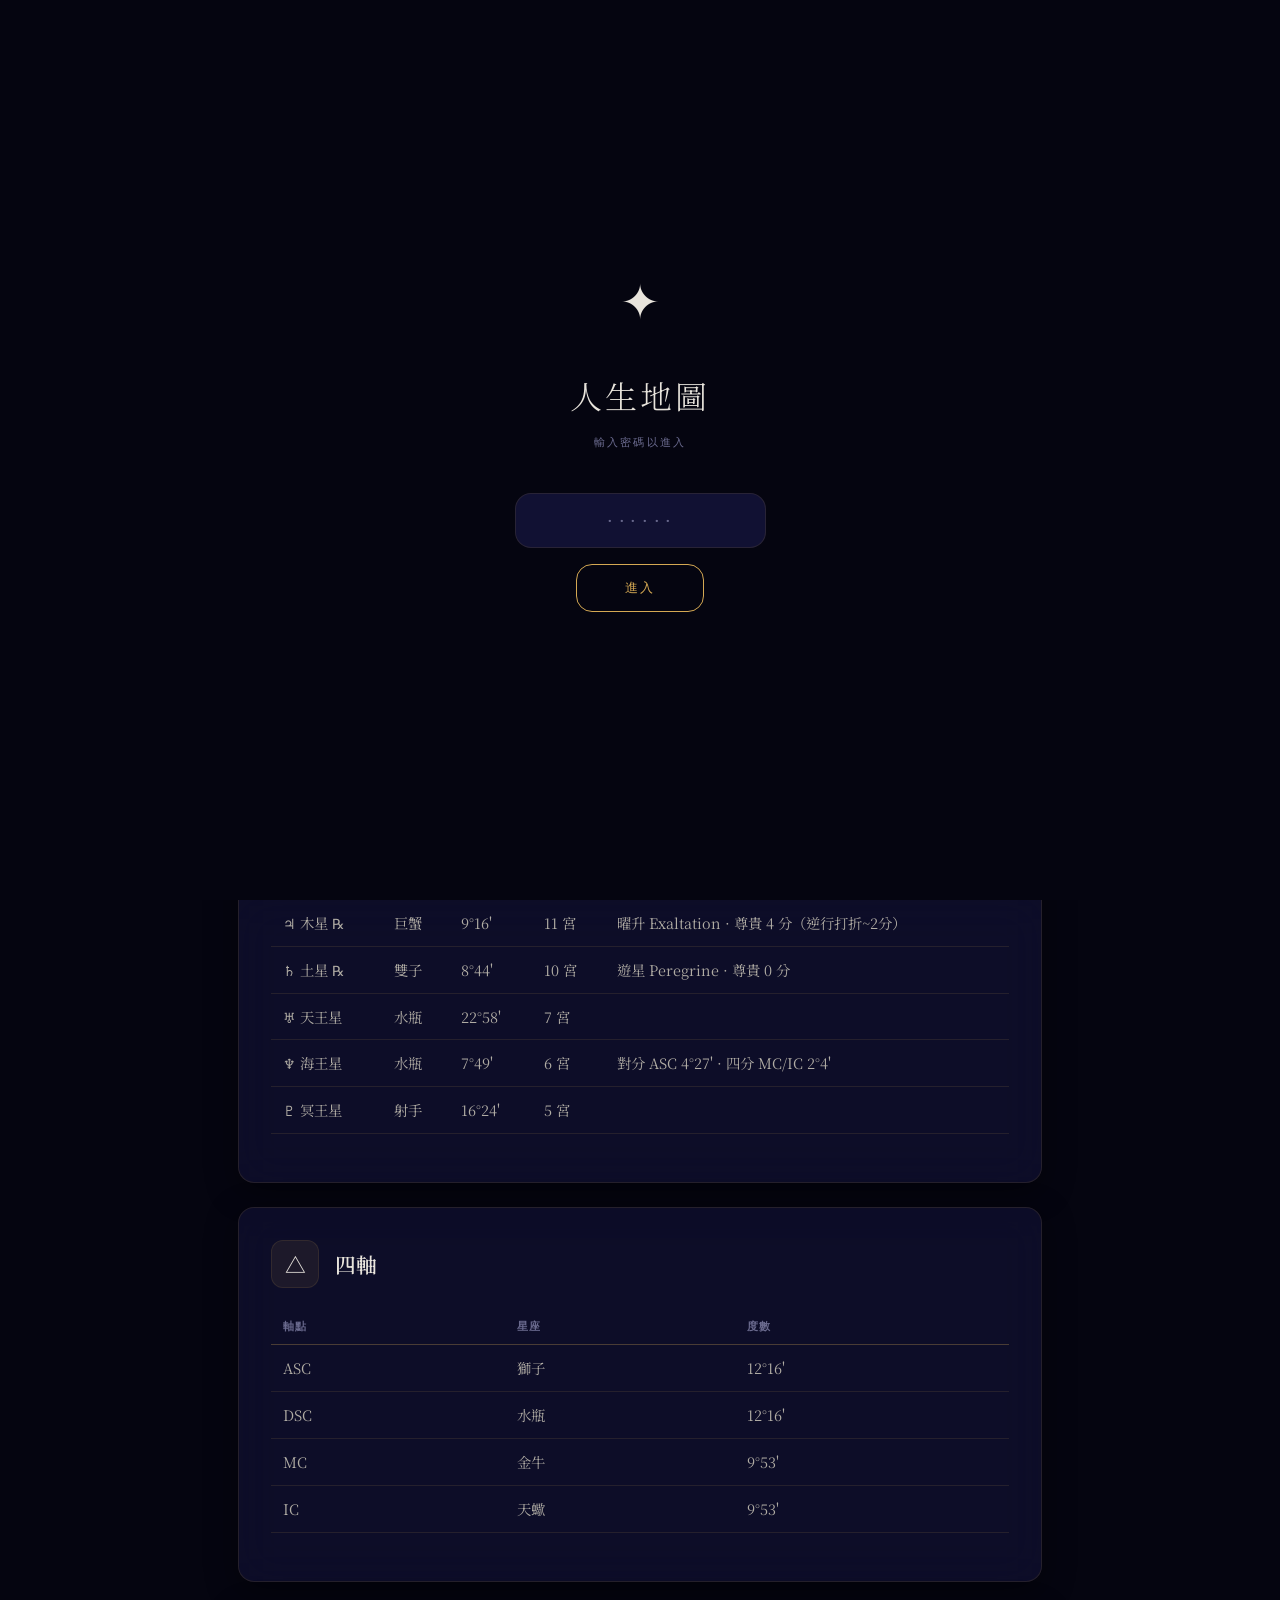
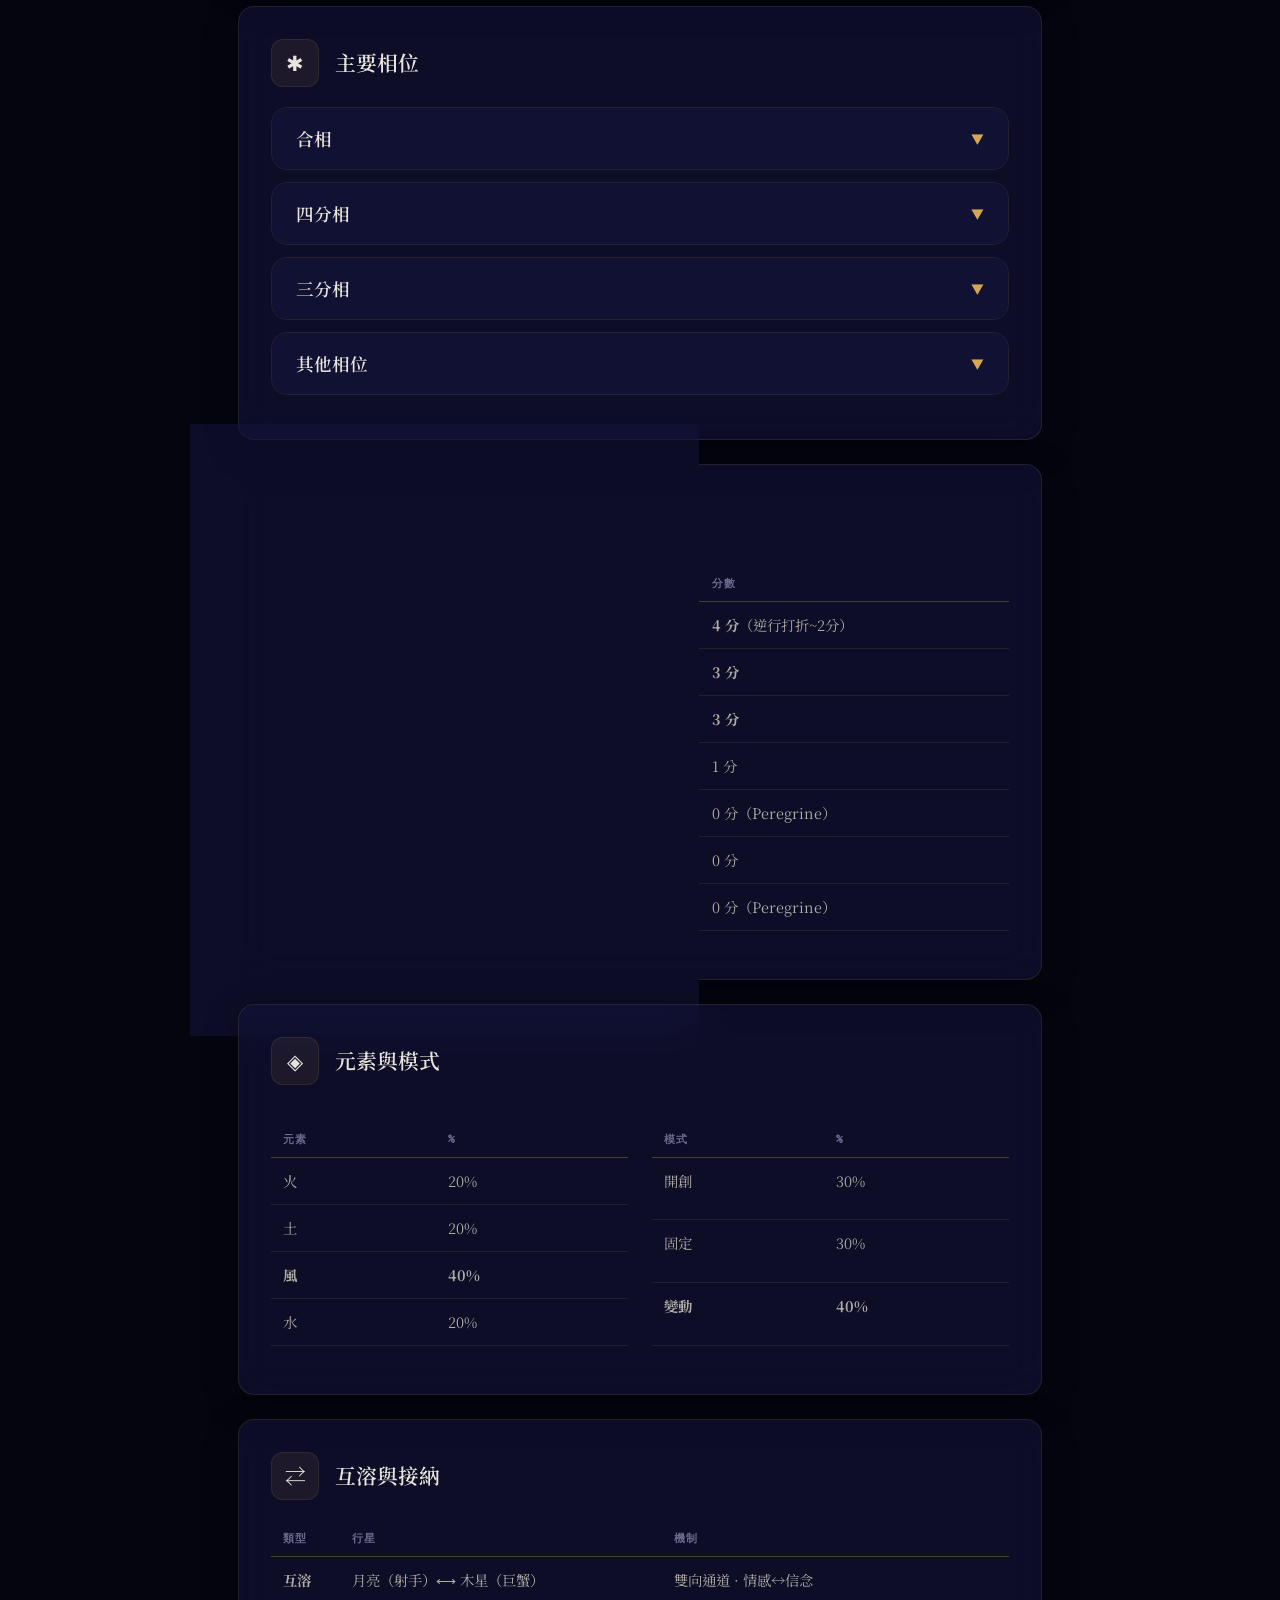
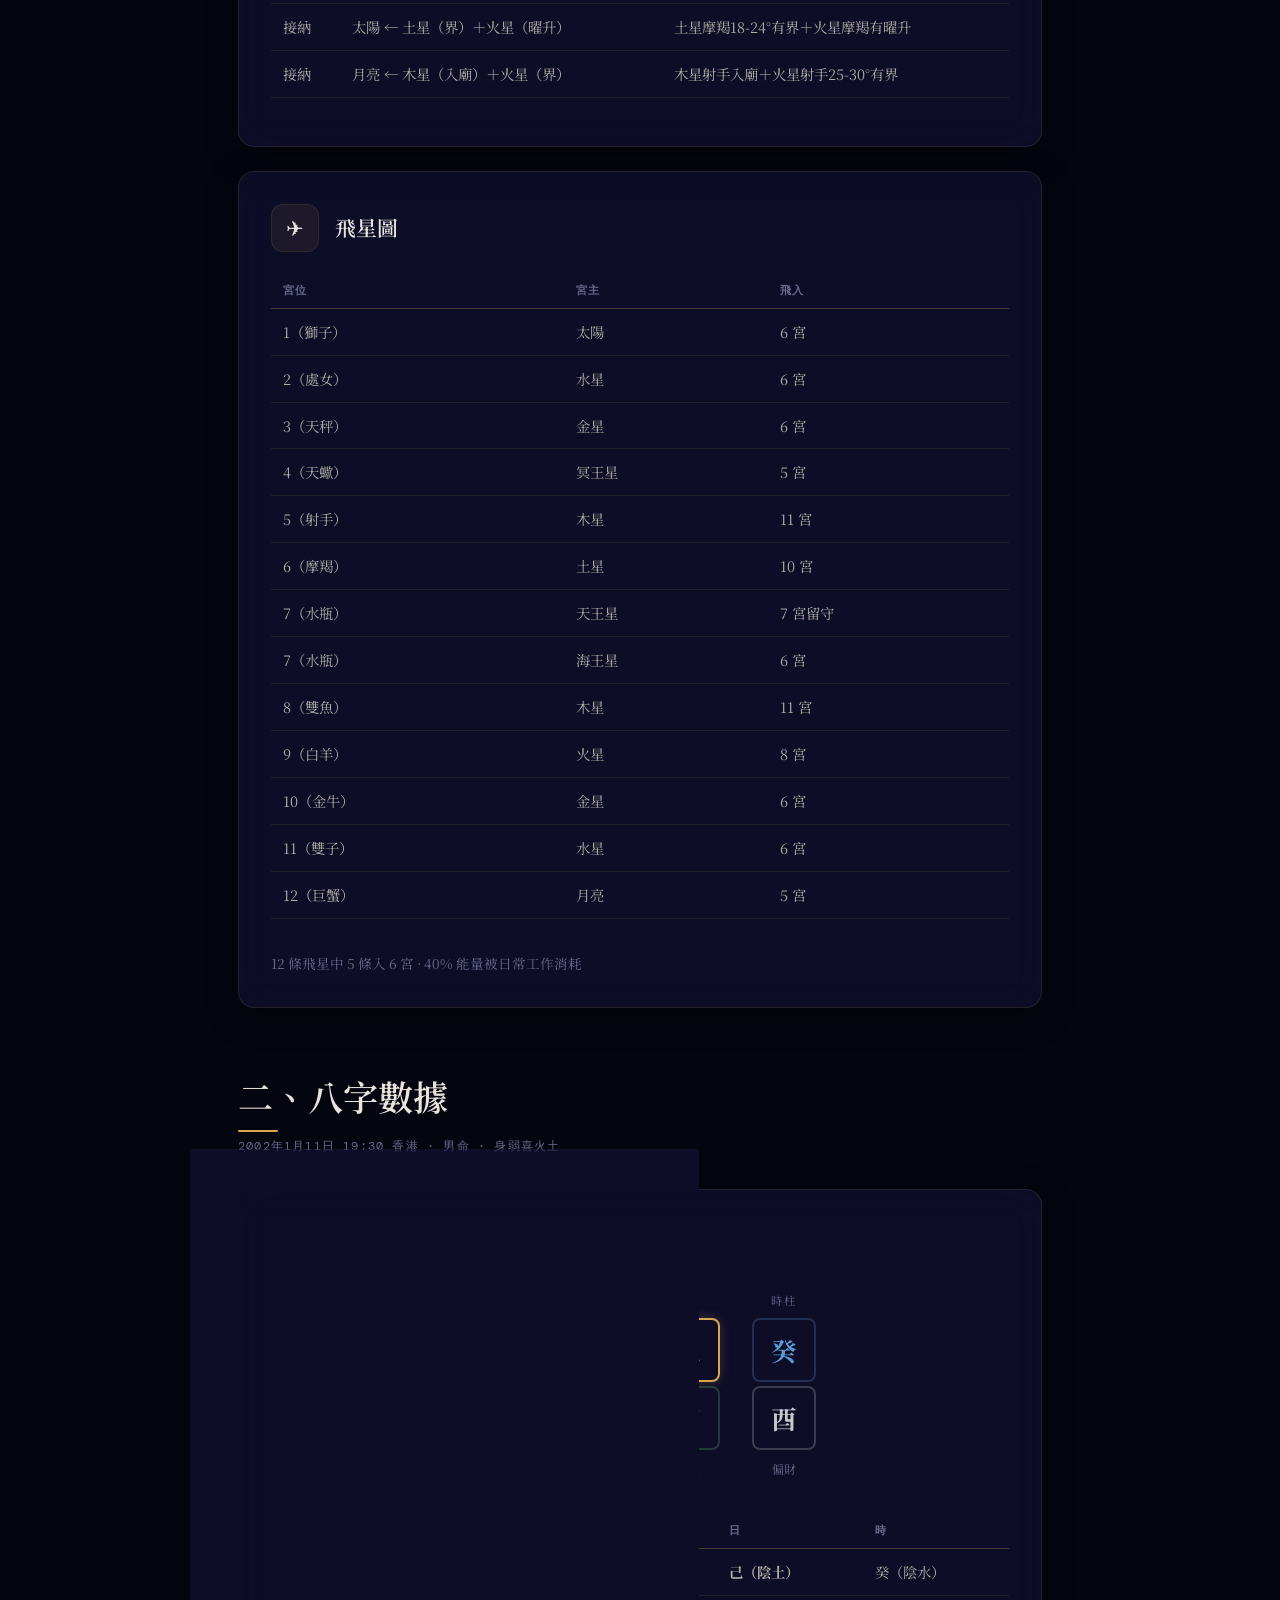
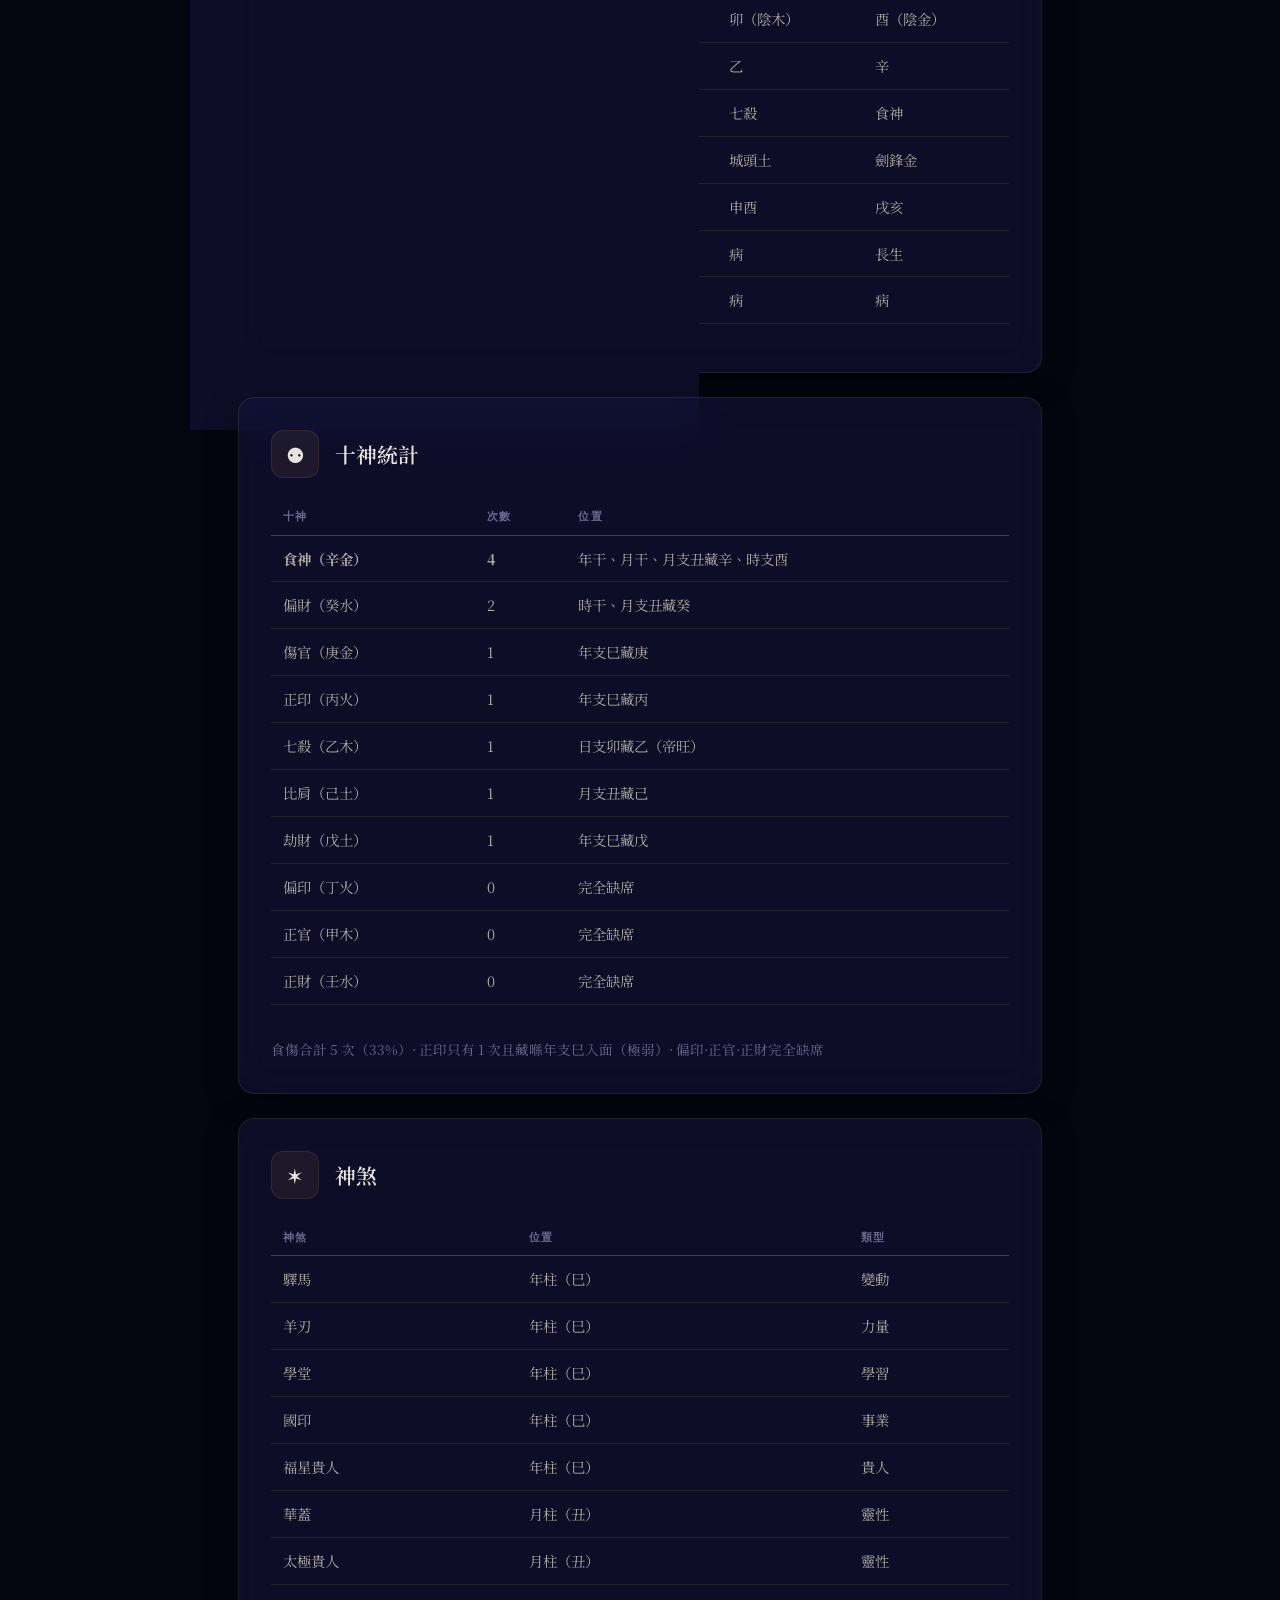
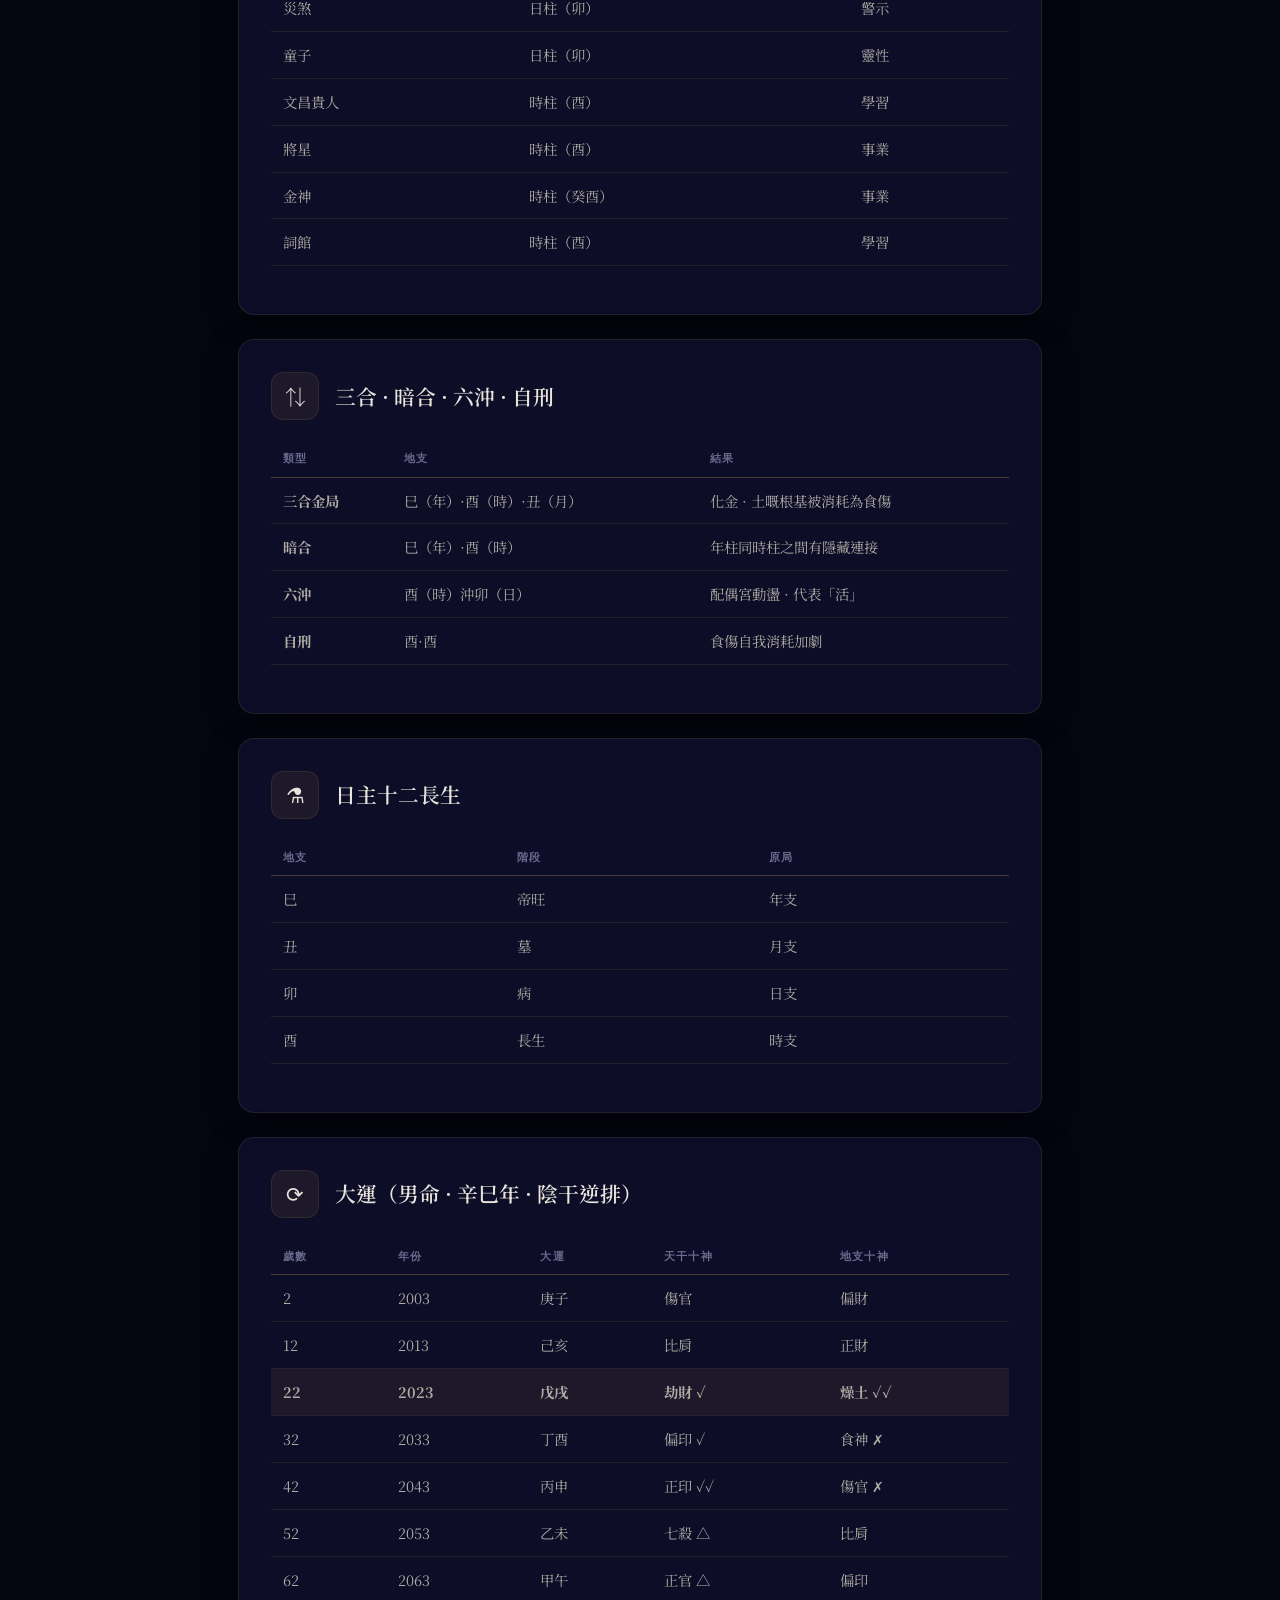
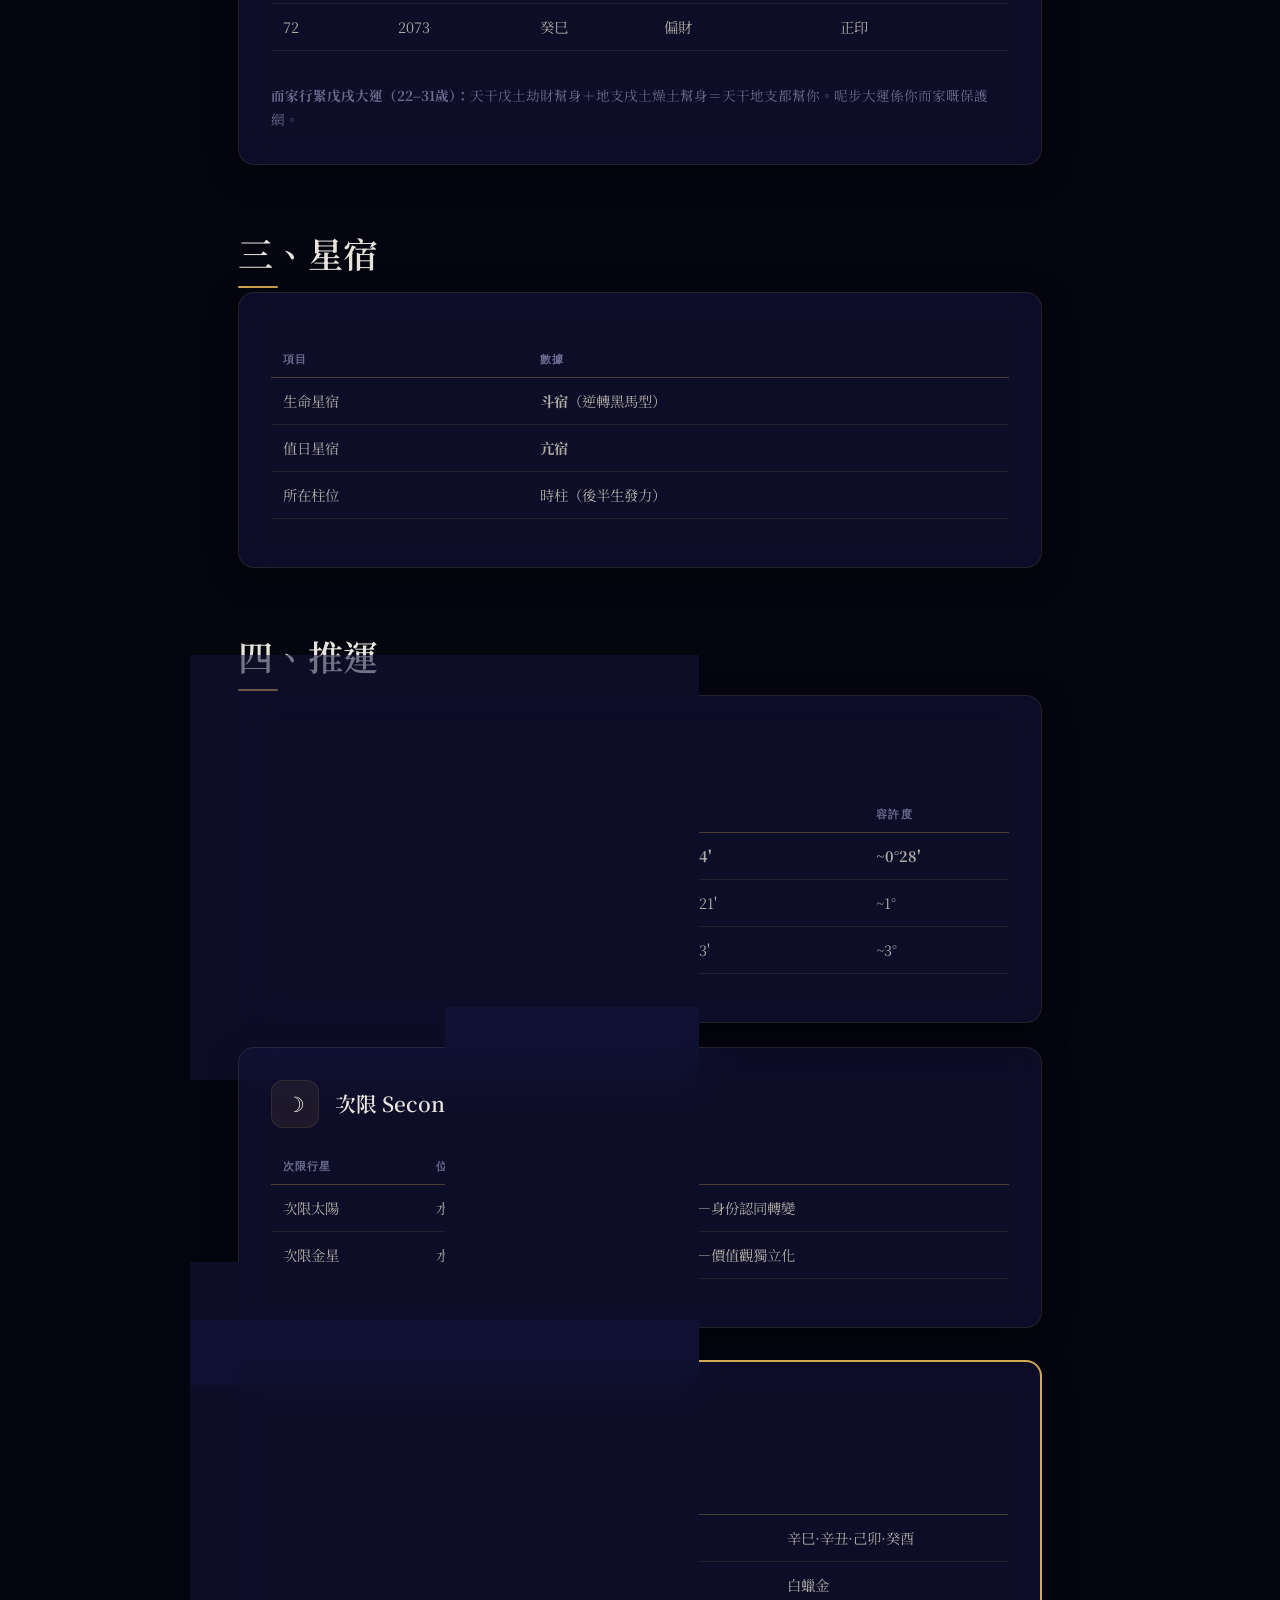
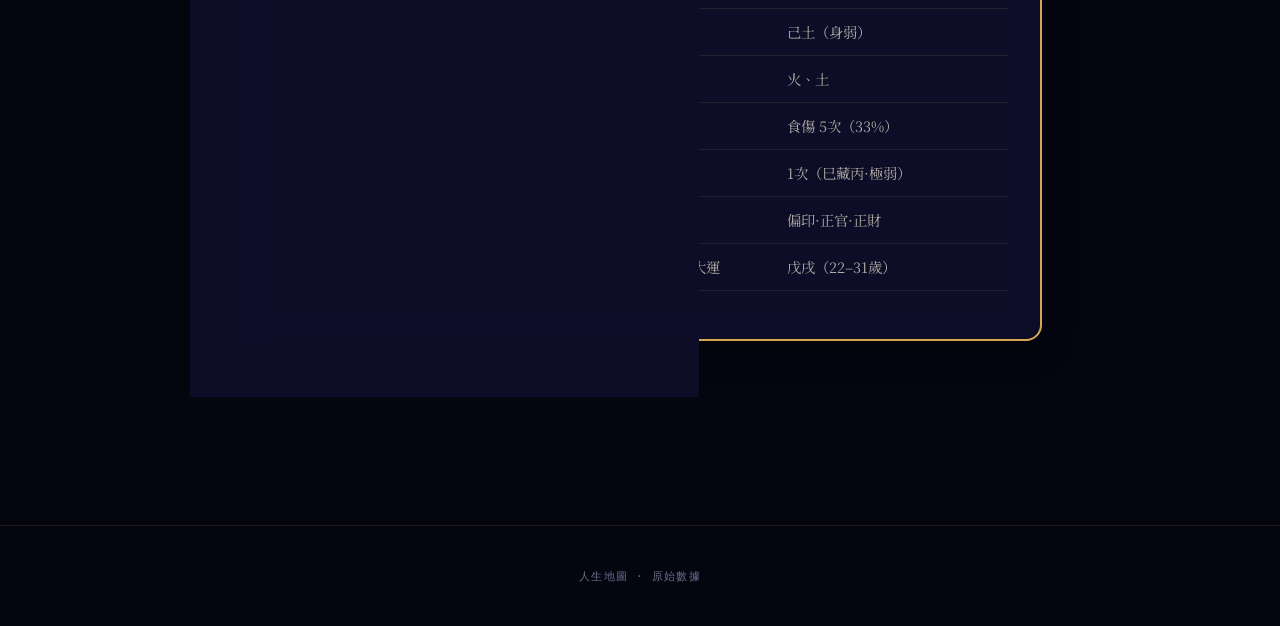
==== commit 357a9880: "Update data.html" ====
--- a/data.html
+++ b/data.html
@@ -27,14 +27,7 @@
 
   <nav class="nav">
     <a href="index.html" class="nav-logo">&#x2726; 人生地圖</a>
-    <ul class="nav-links">
-      <li><a href="core.html">核心主題</a></li>
-      <li><a href="gifts.html">天賦陰影</a></li>
-      <li><a href="domains.html">十大領域</a></li>
-      <li><a href="timeline.html">時間線</a></li>
-      <li><a href="map.html">人生地圖</a></li>
-      <li><a href="data.html" class="active">原始數據</a></li>
-    </ul>
+    <ul class="nav-links"></ul>
     <div class="nav-controls">
       <button class="theme-toggle" id="themeToggle" title="切換深淺色">&#x2600;</button>
       <button class="menu-toggle" id="menuToggle">
@@ -44,15 +37,7 @@
   </nav>
 
   <div class="mobile-nav" id="mobileNav">
-    <ul class="mobile-nav-links">
-      <li><a href="index.html">首頁</a></li>
-      <li><a href="core.html">核心主題</a></li>
-      <li><a href="gifts.html">天賦與陰影</a></li>
-      <li><a href="domains.html">十大領域</a></li>
-      <li><a href="timeline.html">時間線</a></li>
-      <li><a href="map.html">人生地圖</a></li>
-      <li><a href="data.html">原始數據</a></li>
-    </ul>
+    <ul class="mobile-nav-links"></ul>
   </div>
 
   <div class="page-wrapper">
@@ -64,7 +49,6 @@
           <h1>原始數據</h1>
         </div>
 
-        <!-- Quick Nav -->
         <div class="tag-row reveal mb-32" style="justify-content:center;">
           <a href="#sec-astro" class="tag" style="cursor:pointer;">星盤</a>
           <a href="#sec-bazi" class="tag" style="cursor:pointer;">八字</a>
@@ -72,261 +56,150 @@
           <a href="#sec-prog" class="tag" style="cursor:pointer;">推運</a>
         </div>
 
-        <!-- ============================================================ -->
-        <!-- SECTION 1: ASTROLOGY -->
-        <!-- ============================================================ -->
+        <!-- ======================== ASTROLOGY ======================== -->
         <div id="sec-astro" class="section-title reveal">一、星盤數據</div>
-        <div class="section-subtitle reveal">Western Tropical Astrology · Placidus House System</div>
-
-        <!-- 1.1 Planetary Positions -->
+        <div class="section-subtitle reveal">Western Tropical · Placidus · 2002年1月11日 19:30 香港</div>
+
         <div class="card reveal">
           <div class="card-header">
             <div class="card-icon">&#x2641;</div>
             <div><div class="card-title">行星位置</div></div>
           </div>
           <table class="data-table">
-            <thead>
-              <tr><th>行星</th><th>星座</th><th>度數</th><th>宮位</th><th>備註</th></tr>
-            </thead>
-            <tbody>
-              <tr><td>&#x2609; 太陽 Sun</td><td>摩羯 Capricorn</td><td>6°59'</td><td>6 宮</td><td>界（Term）· 尊貴 1 分</td></tr>
-              <tr><td>&#x263D; 月亮 Moon</td><td>巨蟹 Cancer</td><td>12°51'</td><td>12 宮</td><td>面（Face）· 尊貴 2 分</td></tr>
-              <tr><td>&#x263F; 水星 Mercury</td><td>水瓶 Aquarius</td><td>10°03'</td><td>6 宮</td><td>合 DSC（2°13'）</td></tr>
-              <tr><td>&#x2640; 金星 Venus</td><td>摩羯 Capricorn</td><td>7°43'</td><td>6 宮</td><td>灼傷（Combust）· 距太陽 0°43'</td></tr>
-              <tr><td>&#x2642; 火星 Mars</td><td>雙魚 Pisces</td><td>16°40'</td><td>8 宮</td><td>曜升（Exaltation）· 尊貴 6 分</td></tr>
-              <tr><td>&#x2643; 木星 Jupiter</td><td>巨蟹 Cancer</td><td>15°49' &#x211E;</td><td>11 宮</td><td>曜升（Exaltation）· 尊貴 4 分（逆行打折）</td></tr>
-              <tr><td>&#x2644; 土星 Saturn</td><td>雙子 Gemini</td><td>23°49' &#x211E;</td><td>10 宮</td><td>流浪星（Peregrine）· 尊貴 0 分</td></tr>
-              <tr><td>&#x2645; 天王星 Uranus</td><td>水瓶 Aquarius</td><td>4°17'</td><td>7 宮</td><td>合 DSC</td></tr>
-              <tr><td>&#x2646; 海王星 Neptune</td><td>水瓶 Aquarius</td><td>14°52'</td><td>6 宮</td><td>對分 ASC（2°36'）· 四分 MC/IC（4°59'）</td></tr>
-              <tr><td>&#x2647; 冥王星 Pluto</td><td>射手 Sagittarius</td><td>22°23'</td><td>5 宮</td><td>4→5 飛星</td></tr>
-              <tr><td>&#x260A; 北交點 N.Node</td><td>水瓶 Aquarius</td><td>18°17' &#x211E;</td><td>7 宮</td><td></td></tr>
-              <tr><td>&#x260B; 南交點 S.Node</td><td>獅子 Leo</td><td>18°17' &#x211E;</td><td>1 宮</td><td>合月亮（5°26'）</td></tr>
-              <tr><td>&#x26B7; 凱龍 Chiron</td><td>射手 Sagittarius</td><td>2°17'</td><td>5 宮</td><td></td></tr>
-              <tr><td>VX Vertex</td><td>巨蟹 Cancer</td><td>23°35'</td><td>11 宮</td><td>合木星（7°46'）</td></tr>
-              <tr><td>&#x26B8; 莉莉絲 Lilith</td><td>白羊 Aries</td><td>12°18'</td><td>9 宮</td><td></td></tr>
-              <tr><td>&#x2690; 福點 Fortune</td><td>天秤 Libra</td><td>18°45'</td><td>3 宮</td><td></td></tr>
-            </tbody>
-          </table>
-        </div>
-
-        <!-- 1.2 Angles -->
+            <thead><tr><th>行星</th><th>星座</th><th>度數</th><th>宮位</th><th>備註</th></tr></thead>
+            <tbody>
+              <tr><td>&#x2609; 太陽</td><td>摩羯</td><td>21°4'</td><td>6 宮</td><td>面 Face · 尊貴 1 分</td></tr>
+              <tr><td>&#x263D; 月亮</td><td>射手</td><td>26°54'</td><td>5 宮</td><td>遊星 Peregrine · 尊貴 0 分</td></tr>
+              <tr><td>&#x263F; 水星</td><td>水瓶</td><td>10°3'</td><td>6 宮</td><td>夜間風象三分 · 尊貴 3 分</td></tr>
+              <tr><td>&#x2640; 金星</td><td>摩羯</td><td>20°21'</td><td>6 宮</td><td>灼傷 Combust · 距太陽 0°43'</td></tr>
+              <tr><td>&#x2642; 火星</td><td>雙魚</td><td>24°33'</td><td>8 宮</td><td>夜間水象三分 · 尊貴 3 分</td></tr>
+              <tr><td>&#x2643; 木星 &#x211E;</td><td>巨蟹</td><td>9°16'</td><td>11 宮</td><td>曜升 Exaltation · 尊貴 4 分（逆行打折~2分）</td></tr>
+              <tr><td>&#x2644; 土星 &#x211E;</td><td>雙子</td><td>8°44'</td><td>10 宮</td><td>遊星 Peregrine · 尊貴 0 分</td></tr>
+              <tr><td>&#x2645; 天王星</td><td>水瓶</td><td>22°58'</td><td>7 宮</td><td></td></tr>
+              <tr><td>&#x2646; 海王星</td><td>水瓶</td><td>7°49'</td><td>6 宮</td><td>對分 ASC 4°27' · 四分 MC/IC 2°4'</td></tr>
+              <tr><td>&#x2647; 冥王星</td><td>射手</td><td>16°24'</td><td>5 宮</td><td></td></tr>
+            </tbody>
+          </table>
+        </div>
+
         <div class="card reveal">
           <div class="card-header">
             <div class="card-icon">&#x25B3;</div>
             <div><div class="card-title">四軸</div></div>
           </div>
           <table class="data-table">
-            <thead>
-              <tr><th>軸點</th><th>星座</th><th>度數</th><th>意義</th></tr>
-            </thead>
-            <tbody>
-              <tr><td>ASC 上升</td><td>獅子 Leo</td><td>12°16'</td><td>外在自我 · 面具</td></tr>
-              <tr><td>DSC 下降</td><td>水瓶 Aquarius</td><td>12°16'</td><td>伴侶 · 合作對象</td></tr>
-              <tr><td>MC 天頂</td><td>金牛 Taurus</td><td>9°53'</td><td>事業 · 社會形象</td></tr>
-              <tr><td>IC 天底</td><td>天蠍 Scorpio</td><td>9°53'</td><td>家庭 · 根源</td></tr>
-            </tbody>
-          </table>
-        </div>
-
-        <!-- 1.3 House Cusps -->
-        <div class="card reveal">
-          <div class="card-header">
-            <div class="card-icon">&#x2B21;</div>
-            <div><div class="card-title">宮位界線（Placidus）</div></div>
-          </div>
-          <table class="data-table">
-            <thead>
-              <tr><th>宮位</th><th>星座</th><th>度數</th><th>宮位</th><th>星座</th><th>度數</th></tr>
-            </thead>
-            <tbody>
-              <tr><td>1 宮</td><td>獅子</td><td>12°16'</td><td>7 宮</td><td>水瓶</td><td>12°16'</td></tr>
-              <tr><td>2 宮</td><td>處女</td><td>6°41'</td><td>8 宮</td><td>雙魚</td><td>6°41'</td></tr>
-              <tr><td>3 宮</td><td>天秤</td><td>3°49'</td><td>9 宮</td><td>白羊</td><td>3°49'</td></tr>
-              <tr><td>4 宮</td><td>天蠍</td><td>9°53'</td><td>10 宮</td><td>金牛</td><td>9°53'</td></tr>
-              <tr><td>5 宮</td><td>射手</td><td>14°44'</td><td>11 宮</td><td>雙子</td><td>14°44'</td></tr>
-              <tr><td>6 宮</td><td>摩羯</td><td>14°58'</td><td>12 宮</td><td>巨蟹</td><td>14°58'</td></tr>
-            </tbody>
-          </table>
-        </div>
-
-        <!-- 1.4 Aspects -->
+            <thead><tr><th>軸點</th><th>星座</th><th>度數</th></tr></thead>
+            <tbody>
+              <tr><td>ASC</td><td>獅子</td><td>12°16'</td></tr>
+              <tr><td>DSC</td><td>水瓶</td><td>12°16'</td></tr>
+              <tr><td>MC</td><td>金牛</td><td>9°53'</td></tr>
+              <tr><td>IC</td><td>天蠍</td><td>9°53'</td></tr>
+            </tbody>
+          </table>
+        </div>
+
         <div class="card reveal">
           <div class="card-header">
             <div class="card-icon">&#x2731;</div>
             <div><div class="card-title">主要相位</div></div>
           </div>
-
           <div class="expandable">
-            <button class="expandable-trigger">
-              <span>合相 Conjunction（0°）</span>
-              <span class="chevron">&#x25BC;</span>
-            </button>
-            <div class="expandable-content">
-              <div class="expandable-inner">
-                <table class="data-table">
-                  <thead><tr><th>行星 A</th><th>行星 B</th><th>容許度</th><th>備註</th></tr></thead>
-                  <tbody>
-                    <tr><td>&#x2609; 太陽</td><td>&#x2640; 金星</td><td>0°16'</td><td>灼傷 · 距太陽 0°43'</td></tr>
-                    <tr><td>&#x263D; 月亮</td><td>南交點</td><td>5°26'</td><td>情感帶有「舊」嘅特質</td></tr>
-                    <tr><td>&#x2643; 木星</td><td>Vertex</td><td>7°46'</td><td>信念同命運交叉點</td></tr>
-                    <tr><td>&#x263F; 水星</td><td>DSC</td><td>2°13'</td><td>溝通能力強（一對一）</td></tr>
-                    <tr><td>&#x2645; 天王星</td><td>DSC</td><td>~2°</td><td>伴侶需要獨立同空間</td></tr>
-                  </tbody>
-                </table>
-              </div>
-            </div>
-          </div>
-
+            <button class="expandable-trigger"><span>合相</span><span class="chevron">&#x25BC;</span></button>
+            <div class="expandable-content"><div class="expandable-inner">
+              <table class="data-table">
+                <thead><tr><th>A</th><th>B</th><th>容許度</th><th>備註</th></tr></thead>
+                <tbody>
+                  <tr><td>太陽（摩 21°）</td><td>金星（摩 20°）</td><td>0°43'</td><td>灼傷</td></tr>
+                  <tr><td>水星（瓶 10°）</td><td>海王星（瓶 7°）</td><td>2°14'</td><td>思維帶直覺</td></tr>
+                  <tr><td>水星（瓶 10°）</td><td>DSC（瓶 12°）</td><td>2°13'</td><td>一對一溝通強</td></tr>
+                </tbody>
+              </table>
+            </div></div>
+          </div>
           <div class="expandable">
-            <button class="expandable-trigger">
-              <span>對分相 Opposition（180°）</span>
-              <span class="chevron">&#x25BC;</span>
-            </button>
-            <div class="expandable-content">
-              <div class="expandable-inner">
-                <table class="data-table">
-                  <thead><tr><th>行星 A</th><th>行星 B</th><th>容許度</th><th>備註</th></tr></thead>
-                  <tbody>
-                    <tr><td>&#x263D; 月亮（蟹 12°）</td><td>&#x2642; 火星（魚 16°）</td><td>3°49'</td><td>情感 vs 行動力對立</td></tr>
-                    <tr><td>&#x2646; 海王星（瓶 14°）</td><td>ASC（獅 12°）</td><td>2°36'</td><td>自我邊界模糊</td></tr>
-                  </tbody>
-                </table>
-              </div>
-            </div>
-          </div>
-
+            <button class="expandable-trigger"><span>四分相</span><span class="chevron">&#x25BC;</span></button>
+            <div class="expandable-content"><div class="expandable-inner">
+              <table class="data-table">
+                <thead><tr><th>A</th><th>B</th><th>容許度</th><th>備註</th></tr></thead>
+                <tbody>
+                  <tr><td>月亮（射 26°）</td><td>火星（魚 24°）</td><td>2°21'</td><td>情感 vs 行動力</td></tr>
+                  <tr><td>海王星（瓶 7°）</td><td>MC/IC</td><td>2°4'</td><td>事業＋家庭方向模糊</td></tr>
+                </tbody>
+              </table>
+            </div></div>
+          </div>
           <div class="expandable">
-            <button class="expandable-trigger">
-              <span>四分相 Square（90°）</span>
-              <span class="chevron">&#x25BC;</span>
-            </button>
-            <div class="expandable-content">
-              <div class="expandable-inner">
-                <table class="data-table">
-                  <thead><tr><th>行星 A</th><th>行星 B</th><th>容許度</th><th>備註</th></tr></thead>
-                  <tbody>
-                    <tr><td>&#x2642; 火星（魚 16°）</td><td>&#x2643; 木星（蟹 15°）</td><td>0°51'</td><td>最 tight 嘅四分相</td></tr>
-                    <tr><td>&#x263F; 水星（瓶 10°）</td><td>&#x2643; 木星（蟹 15°）</td><td>5°46'</td><td>思維 vs 信念</td></tr>
-                    <tr><td>&#x2643; 木星（蟹 15°）</td><td>&#x2647; 冥王星（射 22°）</td><td>6°34'</td><td>信念 vs 轉化</td></tr>
-                    <tr><td>&#x2646; 海王星（瓶 14°）</td><td>MC/IC（牛/蠍 9°）</td><td>4°59'</td><td>事業方向模糊</td></tr>
-                    <tr><td>&#x2609; 太陽（摩 6°）</td><td>&#x2646; 海王星（瓶 14°）</td><td>~7°</td><td>自我認同模糊</td></tr>
-                    <tr><td>&#x2644; 土星（雙 23°）</td><td>&#x2646; 海王星（瓶 14°）</td><td>~9°</td><td>結構 vs 溶解</td></tr>
-                    <tr><td>&#x2642; 火星（魚 16°）</td><td>&#x2647; 冥王星（射 22°）</td><td>~6°</td><td>行動力 vs 深層權力</td></tr>
-                  </tbody>
-                </table>
-              </div>
-            </div>
-          </div>
-
+            <button class="expandable-trigger"><span>三分相</span><span class="chevron">&#x25BC;</span></button>
+            <div class="expandable-content"><div class="expandable-inner">
+              <table class="data-table">
+                <thead><tr><th>A</th><th>B</th><th>容許度</th><th>備註</th></tr></thead>
+                <tbody>
+                  <tr><td>土星（雙 8°）</td><td>海王星（瓶 7°）</td><td>0°55'</td><td>全盤最 tight · 結構↔靈性暢通</td></tr>
+                </tbody>
+              </table>
+            </div></div>
+          </div>
           <div class="expandable">
-            <button class="expandable-trigger">
-              <span>六分相 Sextile（60°）& 三分相 Trine（120°）</span>
-              <span class="chevron">&#x25BC;</span>
-            </button>
-            <div class="expandable-content">
-              <div class="expandable-inner">
-                <table class="data-table">
-                  <thead><tr><th>行星 A</th><th>行星 B</th><th>相位</th><th>容許度</th></tr></thead>
-                  <tbody>
-                    <tr><td>&#x263F; 水星（瓶 10°）</td><td>&#x2642; 火星（魚 16°）</td><td>六分相</td><td>~7°</td></tr>
-                    <tr><td>&#x263D; 月亮（蟹 12°）</td><td>&#x2646; 海王星（瓶 14°）</td><td>六分相</td><td>~2°</td></tr>
-                    <tr><td>&#x2643; 木星（蟹 15°）</td><td>&#x2644; 土星（雙 23°）</td><td>三分相</td><td>~8°</td></tr>
-                  </tbody>
-                </table>
-              </div>
-            </div>
-          </div>
-
-          <div class="expandable">
-            <button class="expandable-trigger">
-              <span>固定大十字 Fixed Grand Cross</span>
-              <span class="chevron">&#x25BC;</span>
-            </button>
-            <div class="expandable-content">
-              <div class="expandable-inner">
-                <p><strong>四顆行星構成固定大十字：</strong></p>
-                <table class="data-table">
-                  <thead><tr><th>行星</th><th>星座</th><th>度數</th><th>宮位</th></tr></thead>
-                  <tbody>
-                    <tr><td>&#x263F; 水星</td><td>水瓶</td><td>10°03'</td><td>6 宮</td></tr>
-                    <tr><td>&#x2642; 火星</td><td>雙魚</td><td>16°40'</td><td>8 宮</td></tr>
-                    <tr><td>&#x2643; 木星 &#x211E;</td><td>巨蟹</td><td>15°49'</td><td>11 宮</td></tr>
-                    <tr><td>&#x2647; 冥王星</td><td>射手</td><td>22°23'</td><td>5 宮</td></tr>
-                  </tbody>
-                </table>
-                <p class="mt-32">呢四顆行星透過四分相同對分相交織成一個「不停運轉但冇出口」嘅結構——思維被困住、消耗大、但同時代表極強嘅意志力同深度。</p>
-              </div>
-            </div>
-          </div>
-        </div>
-
-        <!-- 1.5 Essential Dignities -->
+            <button class="expandable-trigger"><span>其他相位</span><span class="chevron">&#x25BC;</span></button>
+            <div class="expandable-content"><div class="expandable-inner">
+              <table class="data-table">
+                <thead><tr><th>A</th><th>B</th><th>相位</th><th>容許度</th></tr></thead>
+                <tbody>
+                  <tr><td>太陽（摩 21°）</td><td>火星（魚 24°）</td><td>六分相</td><td>3°29'</td></tr>
+                  <tr><td>金星（摩 20°）</td><td>火星（魚 24°）</td><td>六分相</td><td>4°12'</td></tr>
+                  <tr><td>海王星（瓶 7°）</td><td>ASC（獅 12°）</td><td>對分相</td><td>4°27'</td></tr>
+                  <tr><td>水星（瓶 10°）</td><td>木星（蟹 9°）</td><td>梅花</td><td>0°47'</td></tr>
+                </tbody>
+              </table>
+            </div></div>
+          </div>
+        </div>
+
         <div class="card reveal">
           <div class="card-header">
             <div class="card-icon">&#x269B;</div>
-            <div><div class="card-title">先天尊貴 Essential Dignities</div></div>
-          </div>
-          <table class="data-table">
-            <thead>
-              <tr><th>行星</th><th>星座</th><th>度數</th><th>尊貴類型</th><th>分數</th></tr>
-            </thead>
-            <tbody>
-              <tr><td>&#x2642; 火星</td><td>雙魚</td><td>16°40'</td><td>曜升 Exaltation</td><td><strong>6 分</strong>（全盤最高）</td></tr>
-              <tr><td>&#x2643; 木星 &#x211E;</td><td>巨蟹</td><td>15°49'</td><td>曜升 Exaltation</td><td>4 分（逆行打折）</td></tr>
-              <tr><td>&#x263D; 月亮</td><td>巨蟹</td><td>12°51'</td><td>面 Face</td><td>2 分</td></tr>
-              <tr><td>&#x2609; 太陽</td><td>摩羯</td><td>6°59'</td><td>界 Term</td><td><strong>1 分</strong>（全盤最低）</td></tr>
-              <tr><td>&#x2640; 金星</td><td>摩羯</td><td>7°43'</td><td>灼傷 Combust</td><td>0 分（Peregrine）</td></tr>
-              <tr><td>&#x2644; 土星 &#x211E;</td><td>雙子</td><td>23°49'</td><td>—</td><td>0 分（Peregrine）</td></tr>
-              <tr><td>&#x263F; 水星</td><td>水瓶</td><td>10°03'</td><td>—</td><td>0 分（Peregrine）</td></tr>
-            </tbody>
-          </table>
-        </div>
-
-        <!-- 1.6 Element / Modality -->
+            <div><div class="card-title">先天尊貴</div></div>
+          </div>
+          <table class="data-table">
+            <thead><tr><th>行星</th><th>星座</th><th>尊貴</th><th>分數</th></tr></thead>
+            <tbody>
+              <tr><td>木星 &#x211E;</td><td>巨蟹</td><td>曜升</td><td><strong>4 分</strong>（逆行打折~2分）</td></tr>
+              <tr><td>火星</td><td>雙魚</td><td>夜間水象三分</td><td><strong>3 分</strong></td></tr>
+              <tr><td>水星</td><td>水瓶</td><td>夜間風象三分</td><td><strong>3 分</strong></td></tr>
+              <tr><td>太陽</td><td>摩羯</td><td>面 Face</td><td>1 分</td></tr>
+              <tr><td>月亮</td><td>射手</td><td>—</td><td>0 分（Peregrine）</td></tr>
+              <tr><td>金星</td><td>摩羯</td><td>灼傷</td><td>0 分</td></tr>
+              <tr><td>土星 &#x211E;</td><td>雙子</td><td>—</td><td>0 分（Peregrine）</td></tr>
+            </tbody>
+          </table>
+        </div>
+
         <div class="card reveal">
           <div class="card-header">
             <div class="card-icon">&#x25C8;</div>
-            <div><div class="card-title">元素與模式分佈</div></div>
-          </div>
-          <div style="display:grid; grid-template-columns: 1fr 1fr; gap: 24px;">
+            <div><div class="card-title">元素與模式</div></div>
+          </div>
+          <div style="display:grid; grid-template-columns:1fr 1fr; gap:24px;">
             <table class="data-table">
-              <thead><tr><th>元素</th><th>百分比</th><th>行星數</th></tr></thead>
+              <thead><tr><th>元素</th><th>%</th></tr></thead>
               <tbody>
-                <tr><td>&#x2648; 火 Fire</td><td>0%</td><td>0</td></tr>
-                <tr><td>&#x2649; 土 Earth</td><td>26.8%</td><td>太陽＋金星＋冥王星</td></tr>
-                <tr><td>&#x264E; 風 Air</td><td><strong>35.7%（最強）</strong></td><td>水星＋土星＋天王星＋海王星</td></tr>
-                <tr><td>&#x264B; 水 Water</td><td>37.5%</td><td>月亮＋火星＋木星</td></tr>
+                <tr><td>火</td><td>20%</td></tr>
+                <tr><td>土</td><td>20%</td></tr>
+                <tr><td><strong>風</strong></td><td><strong>40%</strong></td></tr>
+                <tr><td>水</td><td>20%</td></tr>
               </tbody>
             </table>
             <table class="data-table">
-              <thead><tr><th>模式</th><th>百分比</th><th>行星數</th></tr></thead>
+              <thead><tr><th>模式</th><th>%</th></tr></thead>
               <tbody>
-                <tr><td>開創 Cardinal</td><td>26%</td><td>太陽＋月亮＋金星</td></tr>
-                <tr><td><strong>固定 Fixed</strong></td><td><strong>52%（超重）</strong></td><td>水星＋天王星＋海王星＋冥王星</td></tr>
-                <tr><td>變動 Mutable</td><td>22%</td><td>火星＋木星＋土星</td></tr>
+                <tr><td>開創</td><td>30%</td></tr>
+                <tr><td>固定</td><td>30%</td></tr>
+                <tr><td><strong>變動</strong></td><td><strong>40%</strong></td></tr>
               </tbody>
             </table>
           </div>
         </div>
 
-        <!-- 1.7 Declinations / Latitudes -->
-        <div class="card reveal">
-          <div class="card-header">
-            <div class="card-icon">&#x2195;</div>
-            <div><div class="card-title">赤緯與黃緯</div></div>
-          </div>
-          <table class="data-table">
-            <thead><tr><th>行星</th><th>赤緯 Declination</th><th>黃緯 Latitude</th></tr></thead>
-            <tbody>
-              <tr><td>&#x2609; 太陽</td><td>0.8° 南</td><td>—</td></tr>
-              <tr><td>&#x263D; 月亮</td><td>2.8° 北</td><td>2.3° 北</td></tr>
-              <tr><td>&#x2642; 火星</td><td>0.2° 南</td><td>0.4° 北</td></tr>
-            </tbody>
-          </table>
-          <p class="mt-32" style="font-size:0.85rem; color: var(--text-muted);">無赤緯平行或黃緯合相（月亮赤緯 2.8° 北 vs 太陽赤緯 0.8° 南 — 方向相反）</p>
-        </div>
-
-        <!-- 1.8 Mutual Reception -->
         <div class="card reveal">
           <div class="card-header">
             <div class="card-icon">&#x21C4;</div>
@@ -335,47 +208,43 @@
           <table class="data-table">
             <thead><tr><th>類型</th><th>行星</th><th>機制</th></tr></thead>
             <tbody>
-              <tr><td>互溶</td><td>&#x263D; 月亮（蟹）⟷ &#x2643; 木星（蟹）</td><td>月亮巨蟹＝月亮入廟＋木星曜升。兩者同在巨蟹形成雙向通道</td></tr>
-              <tr><td>接納</td><td>&#x2609; 太陽（摩羯）← &#x2640; 金星（界）</td><td>太陽喺金星嘅界入面。金星接納太陽</td></tr>
-              <tr><td>接納</td><td>&#x2609; 太陽（摩羯）← &#x2642; 火星（曜升）</td><td>摩羯係火星曜升嘅星座。火星接納太陽</td></tr>
-            </tbody>
-          </table>
-        </div>
-
-        <!-- 1.9 飛星 -->
+              <tr><td><strong>互溶</strong></td><td>月亮（射手）⟷ 木星（巨蟹）</td><td>雙向通道 · 情感↔信念</td></tr>
+              <tr><td>接納</td><td>太陽 ← 土星（界）＋火星（曜升）</td><td>土星摩羯18-24°有界＋火星摩羯有曜升</td></tr>
+              <tr><td>接納</td><td>月亮 ← 木星（入廟）＋火星（界）</td><td>木星射手入廟＋火星射手25-30°有界</td></tr>
+            </tbody>
+          </table>
+        </div>
+
         <div class="card reveal">
           <div class="card-header">
             <div class="card-icon">&#x2708;</div>
-            <div><div class="card-title">飛星圖（宮主星去向）</div></div>
-          </div>
-          <table class="data-table">
-            <thead><tr><th>宮位</th><th>宮主星</th><th>飛入</th><th>意義</th></tr></thead>
-            <tbody>
-              <tr><td>1 宮（獅子）</td><td>&#x2609; 太陽</td><td>6 宮</td><td>自我→日常工作消耗</td></tr>
-              <tr><td>2 宮（處女）</td><td>&#x263F; 水星</td><td>6 宮</td><td>金錢→靠日常技能賺取</td></tr>
-              <tr><td>3 宮（天秤）</td><td>&#x2640; 金星</td><td>6 宮</td><td>溝通→服務型表達</td></tr>
-              <tr><td>4 宮（天蠍）</td><td>&#x2647; 冥王星</td><td>5 宮</td><td>家庭→帶入戀愛（4→5 飛星）</td></tr>
-              <tr><td>5 宮（射手）</td><td>&#x2643; 木星</td><td>11 宮</td><td>戀愛→群體歸屬感</td></tr>
-              <tr><td>6 宮（摩羯）</td><td>&#x2644; 土星</td><td>10 宮</td><td>日常工作→建構事業（6→10 飛星）</td></tr>
-              <tr><td>7 宮（水瓶）</td><td>&#x2645; 天王星</td><td>7 宮（留守）</td><td>伴侶→獨立同空間</td></tr>
-              <tr><td>7 宮（水瓶）</td><td>&#x2646; 海王星</td><td>6 宮</td><td>合作→服務同消耗</td></tr>
-              <tr><td>8 宮（雙魚）</td><td>&#x2643; 木星</td><td>11 宮</td><td>深層轉化→群體連結</td></tr>
-              <tr><td>9 宮（白羊）</td><td>&#x2642; 火星</td><td>8 宮</td><td>信念→深層轉化</td></tr>
-              <tr><td>10 宮（金牛）</td><td>&#x2640; 金星</td><td>6 宮</td><td>事業→日常工作（灼傷）</td></tr>
-              <tr><td>11 宮（雙子）</td><td>&#x263F; 水星</td><td>6 宮</td><td>人脈→靠服務建立</td></tr>
-              <tr><td>12 宮（巨蟹）</td><td>&#x263D; 月亮</td><td>12 宮（留守）</td><td>潛意識→情感內在</td></tr>
-            </tbody>
-          </table>
-          <p class="mt-32" style="font-size:0.85rem; color: var(--text-muted);"><strong>12 條飛星中 5 條入 6 宮</strong> — 全盤 40% 能量被日常工作消耗</p>
-        </div>
-
-        <!-- ============================================================ -->
-        <!-- SECTION 2: BAZI (FOUR PILLARS) -->
-        <!-- ============================================================ -->
+            <div><div class="card-title">飛星圖</div></div>
+          </div>
+          <table class="data-table">
+            <thead><tr><th>宮位</th><th>宮主</th><th>飛入</th></tr></thead>
+            <tbody>
+              <tr><td>1（獅子）</td><td>太陽</td><td>6 宮</td></tr>
+              <tr><td>2（處女）</td><td>水星</td><td>6 宮</td></tr>
+              <tr><td>3（天秤）</td><td>金星</td><td>6 宮</td></tr>
+              <tr><td>4（天蠍）</td><td>冥王星</td><td>5 宮</td></tr>
+              <tr><td>5（射手）</td><td>木星</td><td>11 宮</td></tr>
+              <tr><td>6（摩羯）</td><td>土星</td><td>10 宮</td></tr>
+              <tr><td>7（水瓶）</td><td>天王星</td><td>7 宮留守</td></tr>
+              <tr><td>7（水瓶）</td><td>海王星</td><td>6 宮</td></tr>
+              <tr><td>8（雙魚）</td><td>木星</td><td>11 宮</td></tr>
+              <tr><td>9（白羊）</td><td>火星</td><td>8 宮</td></tr>
+              <tr><td>10（金牛）</td><td>金星</td><td>6 宮</td></tr>
+              <tr><td>11（雙子）</td><td>水星</td><td>6 宮</td></tr>
+              <tr><td>12（巨蟹）</td><td>月亮</td><td>5 宮</td></tr>
+            </tbody>
+          </table>
+          <p class="mt-32" style="font-size:0.85rem; color:var(--text-muted);">12 條飛星中 5 條入 6 宮 · 40% 能量被日常工作消耗</p>
+        </div>
+
+        <!-- ======================== BAZI ======================== -->
         <div id="sec-bazi" class="section-title reveal mt-32">二、八字數據</div>
-        <div class="section-subtitle reveal">四柱命理</div>
-
-        <!-- 2.1 Four Pillars -->
+        <div class="section-subtitle reveal">2002年1月11日 19:30 香港 · 男命 · 身弱喜火土</div>
+
         <div class="card reveal">
           <div class="card-header">
             <div class="card-icon">&#x2688;</div>
@@ -385,7 +254,7 @@
             <div class="pillar">
               <div class="pillar-label">年柱</div>
               <div class="pillar-stem metal">辛</div>
-              <div class="pillar-branch metal">酉</div>
+              <div class="pillar-branch fire">巳</div>
               <div class="pillar-ten-god">食神</div>
             </div>
             <div class="pillar">
@@ -408,330 +277,197 @@
             </div>
           </div>
           <table class="data-table mt-32">
-            <thead><tr><th></th><th>年柱</th><th>月柱</th><th>日柱</th><th>時柱</th></tr></thead>
+            <thead><tr><th></th><th>年</th><th>月</th><th>日</th><th>時</th></tr></thead>
             <tbody>
               <tr><td><strong>天干</strong></td><td>辛（陰金）</td><td>辛（陰金）</td><td><strong>己（陰土）</strong></td><td>癸（陰水）</td></tr>
-              <tr><td><strong>地支</strong></td><td>酉（陰金）</td><td>丑（陰土）</td><td>卯（陰木）</td><td>酉（陰金）</td></tr>
-              <tr><td><strong>藏干</strong></td><td>辛</td><td>己·癸·辛</td><td>乙</td><td>辛</td></tr>
-              <tr><td><strong>納音</strong></td><td>石榴木</td><td>壁上土</td><td>城頭土</td><td>劍鋒金</td></tr>
-              <tr><td><strong>生肖</strong></td><td>雞</td><td>—</td><td>—</td><td>—</td></tr>
-            </tbody>
-          </table>
-        </div>
-
-        <!-- 2.2 Ten Gods -->
+              <tr><td><strong>地支</strong></td><td>巳（陰火）</td><td>丑（陰土）</td><td>卯（陰木）</td><td>酉（陰金）</td></tr>
+              <tr><td><strong>藏干</strong></td><td>丙·庚·戊</td><td>己·癸·辛</td><td>乙</td><td>辛</td></tr>
+              <tr><td><strong>支神</strong></td><td>正印·傷官·劫財</td><td>比肩·偏財·食神</td><td>七殺</td><td>食神</td></tr>
+              <tr><td><strong>納音</strong></td><td>白蠟金</td><td>壁上土</td><td>城頭土</td><td>劍鋒金</td></tr>
+              <tr><td><strong>空亡</strong></td><td>申酉</td><td>辰巳</td><td>申酉</td><td>戌亥</td></tr>
+              <tr><td><strong>星運</strong></td><td>帝旺</td><td>墓</td><td>病</td><td>長生</td></tr>
+              <tr><td><strong>自坐</strong></td><td>死</td><td>養</td><td>病</td><td>病</td></tr>
+            </tbody>
+          </table>
+        </div>
+
         <div class="card reveal">
           <div class="card-header">
             <div class="card-icon">&#x2689;</div>
-            <div><div class="card-title">十神分析</div></div>
-          </div>
-
-          <div class="expandable">
-            <button class="expandable-trigger">
-              <span>天干十神</span>
-              <span class="chevron">&#x25BC;</span>
-            </button>
-            <div class="expandable-content">
-              <div class="expandable-inner">
-                <table class="data-table">
-                  <thead><tr><th>位置</th><th>天干</th><th>五行</th><th>十神</th></tr></thead>
-                  <tbody>
-                    <tr><td>年干</td><td>辛</td><td>陰金</td><td>食神</td></tr>
-                    <tr><td>月干</td><td>辛</td><td>陰金</td><td>食神</td></tr>
-                    <tr><td>日干</td><td>己</td><td>陰土</td><td>日主</td></tr>
-                    <tr><td>時干</td><td>癸</td><td>陰水</td><td>偏財</td></tr>
-                  </tbody>
-                </table>
-              </div>
-            </div>
-          </div>
-
-          <div class="expandable">
-            <button class="expandable-trigger">
-              <span>地支藏干十神</span>
-              <span class="chevron">&#x25BC;</span>
-            </button>
-            <div class="expandable-content">
-              <div class="expandable-inner">
-                <table class="data-table">
-                  <thead><tr><th>地支</th><th>藏干</th><th>五行</th><th>十神</th><th>旺度</th></tr></thead>
-                  <tbody>
-                    <tr><td rowspan="1">酉（年）</td><td>辛</td><td>陰金</td><td>食神</td><td>本氣</td></tr>
-                    <tr><td rowspan="3">丑（月）</td><td>己</td><td>陰土</td><td>比肩</td><td>本氣</td></tr>
-                    <tr><td>癸</td><td>陰水</td><td>偏財</td><td>中氣</td></tr>
-                    <tr><td>辛</td><td>陰金</td><td>食神</td><td>餘氣</td></tr>
-                    <tr><td>卯（日）</td><td>乙</td><td>陰木</td><td>七殺</td><td>本氣（帝旺）</td></tr>
-                    <tr><td>酉（時）</td><td>辛</td><td>陰金</td><td>食神</td><td>本氣</td></tr>
-                  </tbody>
-                </table>
-              </div>
-            </div>
-          </div>
-
-          <div class="expandable">
-            <button class="expandable-trigger">
-              <span>十神統計</span>
-              <span class="chevron">&#x25BC;</span>
-            </button>
-            <div class="expandable-content">
-              <div class="expandable-inner">
-                <table class="data-table">
-                  <thead><tr><th>十神</th><th>次數</th><th>百分比</th><th>出現位置</th></tr></thead>
-                  <tbody>
-                    <tr><td><strong>食神（辛金）</strong></td><td><strong>5</strong></td><td><strong>33%</strong></td><td>年干、月干、年支酉、月支丑藏辛、時支酉</td></tr>
-                    <tr><td>偏財（癸水）</td><td>2</td><td>13%</td><td>時干、月支丑藏癸</td></tr>
-                    <tr><td>比肩（己土）</td><td>1</td><td>7%</td><td>月支丑藏己（日干為日主不計）</td></tr>
-                    <tr><td>七殺（乙木）</td><td>1</td><td>7%</td><td>日支卯藏乙（帝旺）</td></tr>
-                    <tr style="color: var(--text-muted);"><td>正印（丙火）</td><td>0</td><td>0%</td><td>完全缺席</td></tr>
-                    <tr style="color: var(--text-muted);"><td>偏印（丁火）</td><td>0</td><td>0%</td><td>完全缺席</td></tr>
-                    <tr style="color: var(--text-muted);"><td>正官（甲木）</td><td>0</td><td>0%</td><td>完全缺席</td></tr>
-                    <tr style="color: var(--text-muted);"><td>正財（壬水）</td><td>0</td><td>0%</td><td>完全缺席</td></tr>
-                    <tr style="color: var(--text-muted);"><td>傷官（庚金）</td><td>0</td><td>0%</td><td>天干缺席</td></tr>
-                    <tr style="color: var(--text-muted);"><td>劫財（戊土）</td><td>0</td><td>0%</td><td>天干缺席</td></tr>
-                  </tbody>
-                </table>
-              </div>
-            </div>
-          </div>
-        </div>
-
-        <!-- 2.3 Shensha -->
+            <div><div class="card-title">十神統計</div></div>
+          </div>
+          <table class="data-table">
+            <thead><tr><th>十神</th><th>次數</th><th>位置</th></tr></thead>
+            <tbody>
+              <tr><td><strong>食神（辛金）</strong></td><td><strong>4</strong></td><td>年干、月干、月支丑藏辛、時支酉</td></tr>
+              <tr><td>偏財（癸水）</td><td>2</td><td>時干、月支丑藏癸</td></tr>
+              <tr><td>傷官（庚金）</td><td>1</td><td>年支巳藏庚</td></tr>
+              <tr><td>正印（丙火）</td><td>1</td><td>年支巳藏丙</td></tr>
+              <tr><td>七殺（乙木）</td><td>1</td><td>日支卯藏乙（帝旺）</td></tr>
+              <tr><td>比肩（己土）</td><td>1</td><td>月支丑藏己</td></tr>
+              <tr><td>劫財（戊土）</td><td>1</td><td>年支巳藏戊</td></tr>
+              <tr style="color:var(--text-muted);"><td>偏印（丁火）</td><td>0</td><td>完全缺席</td></tr>
+              <tr style="color:var(--text-muted);"><td>正官（甲木）</td><td>0</td><td>完全缺席</td></tr>
+              <tr style="color:var(--text-muted);"><td>正財（壬水）</td><td>0</td><td>完全缺席</td></tr>
+            </tbody>
+          </table>
+          <p class="mt-32" style="font-size:0.85rem; color:var(--text-muted);">食傷合計 5 次（33%）· 正印只有 1 次且藏喺年支巳入面（極弱）· 偏印·正官·正財完全缺席</p>
+        </div>
+
         <div class="card reveal">
           <div class="card-header">
             <div class="card-icon">&#x2736;</div>
             <div><div class="card-title">神煞</div></div>
           </div>
           <table class="data-table">
-            <thead><tr><th>神煞</th><th>位置</th><th>類型</th><th>意義</th></tr></thead>
-            <tbody>
-              <tr><td>華蓋</td><td>月柱（丑）</td><td>靈性</td><td>智慧、孤獨、靈性、藝術</td></tr>
-              <tr><td>太極貴人</td><td>月柱（丑）</td><td>靈性</td><td>對陰陽法則有直覺、利玄學</td></tr>
-              <tr><td>童子</td><td>日柱（卯）</td><td>靈性</td><td>靈魂特質、精神世界超越年齡</td></tr>
-              <tr><td>將星</td><td>時柱（酉）</td><td>事業</td><td>後半生發力、領導力</td></tr>
-              <tr><td>金神</td><td>時柱（癸酉）</td><td>事業</td><td>白蠟金需火鍛造、遇火則貴</td></tr>
-              <tr><td>文昌</td><td>酉</td><td>學習</td><td>學習能力強、利考試</td></tr>
-              <tr><td>詞館</td><td>丑（月柱）</td><td>學習</td><td>書面表達能力強</td></tr>
-              <tr><td>學堂</td><td>卯（日柱）</td><td>學習</td><td>學習天賦</td></tr>
-              <tr><td>國印</td><td>時柱</td><td>事業</td><td>專業認證、官方認可</td></tr>
-              <tr><td>驛馬</td><td>日柱（卯）</td><td>變動</td><td>遷移、變動、行山利運</td></tr>
-              <tr><td>桃花</td><td>酉（年柱）</td><td>感情</td><td>異性緣、人際魅力</td></tr>
-              <tr><td>天乙貴人</td><td>—</td><td>貴人</td><td>有貴人相助</td></tr>
-              <tr><td>天德</td><td>—</td><td>化解</td><td>化解凶煞</td></tr>
-              <tr><td>月德合</td><td>—</td><td>化解</td><td>化解凶煞</td></tr>
-            </tbody>
-          </table>
-        </div>
-
-        <!-- 2.4 三合六合六沖 -->
+            <thead><tr><th>神煞</th><th>位置</th><th>類型</th></tr></thead>
+            <tbody>
+              <tr><td>驛馬</td><td>年柱（巳）</td><td>變動</td></tr>
+              <tr><td>羊刃</td><td>年柱（巳）</td><td>力量</td></tr>
+              <tr><td>學堂</td><td>年柱（巳）</td><td>學習</td></tr>
+              <tr><td>國印</td><td>年柱（巳）</td><td>事業</td></tr>
+              <tr><td>福星貴人</td><td>年柱（巳）</td><td>貴人</td></tr>
+              <tr><td>華蓋</td><td>月柱（丑）</td><td>靈性</td></tr>
+              <tr><td>太極貴人</td><td>月柱（丑）</td><td>靈性</td></tr>
+              <tr><td>災煞</td><td>日柱（卯）</td><td>警示</td></tr>
+              <tr><td>童子</td><td>日柱（卯）</td><td>靈性</td></tr>
+              <tr><td>文昌貴人</td><td>時柱（酉）</td><td>學習</td></tr>
+              <tr><td>將星</td><td>時柱（酉）</td><td>事業</td></tr>
+              <tr><td>金神</td><td>時柱（癸酉）</td><td>事業</td></tr>
+              <tr><td>詞館</td><td>時柱（酉）</td><td>學習</td></tr>
+            </tbody>
+          </table>
+        </div>
+
         <div class="card reveal">
           <div class="card-header">
             <div class="card-icon">&#x21C5;</div>
-            <div><div class="card-title">三合 · 六合 · 六沖 · 自刑</div></div>
-          </div>
-          <table class="data-table">
-            <thead><tr><th>類型</th><th>地支</th><th>結果</th><th>影響</th></tr></thead>
-            <tbody>
-              <tr><td><strong>三合金局</strong></td><td>巳·酉·丑</td><td>化金</td><td>月令丑被合金＝土嘅根基被消耗為食傷金</td></tr>
-              <tr><td>六合</td><td>酉·辰</td><td>化金</td><td>辰唔喺原局，行運見辰時觸發</td></tr>
-              <tr><td><strong>六沖</strong></td><td>酉（年/時）沖 卯（日）</td><td>卯酉沖</td><td>配偶宮動盪、感情有變化但代表「活」</td></tr>
-              <tr><td><strong>自刑</strong></td><td>酉·酉</td><td>自刑</td><td>食傷自我消耗加劇</td></tr>
-            </tbody>
-          </table>
-        </div>
-
-        <!-- 2.5 空亡 -->
-        <div class="card reveal">
-          <div class="card-header">
-            <div class="card-icon">&#x25CB;</div>
-            <div><div class="card-title">空亡</div></div>
-          </div>
-          <table class="data-table">
-            <thead><tr><th>日柱</th><th>空亡地支</th><th>影響</th></tr></thead>
-            <tbody>
-              <tr><td>己卯</td><td>申、酉</td><td>酉空亡＝食傷空亡。但原局兩個酉代表食傷力量極強，空亡效果被削弱</td></tr>
-            </tbody>
-          </table>
-        </div>
-
-        <!-- 2.6 大運 -->
-        <div class="card reveal">
-          <div class="card-header">
-            <div class="card-icon">&#x27F3;</div>
-            <div><div class="card-title">大運（逆排）</div></div>
-          </div>
-          <table class="data-table">
-            <thead><tr><th>大運</th><th>年份</th><th>歲數</th><th>天干</th><th>地支</th><th>天干十神</th><th>地支十神</th><th>狀態</th></tr></thead>
-            <tbody>
-              <tr><td>第一運</td><td>—</td><td>3–12</td><td>己</td><td>亥</td><td>比肩</td><td>正財</td><td>比肩幫身＋正財出現</td></tr>
-              <tr><td>第二運</td><td>—</td><td>13–22</td><td>戊</td><td>戌</td><td>劫財</td><td>燥土幫身</td><td>劫財爭奪＋燥土恢復</td></tr>
-              <tr style="background: var(--accent-dim);"><td><strong>而家</strong></td><td>2024–2033</td><td><strong>23–32</strong></td><td><strong>丁</strong></td><td><strong>酉</strong></td><td>偏印 ✓</td><td>食神 ✗</td><td>有保護但有消耗</td></tr>
-              <tr><td>下一運</td><td>2034–2043</td><td>33–42</td><td>丙</td><td>申</td><td>正印 ✓✓</td><td>傷官 ✗</td><td>正印到位——事業上升</td></tr>
-              <tr><td>第三運</td><td>2044–2053</td><td>43–52</td><td>乙</td><td>未</td><td>七殺 △</td><td>燥土 ✓✓</td><td>殺印相生＋燥土幫身</td></tr>
-              <tr><td>第四運</td><td>2054–2063</td><td>53–62</td><td>甲</td><td>午</td><td>正官 △</td><td>火 ✓✓✓</td><td>金神成器——巔峰</td></tr>
-            </tbody>
-          </table>
-        </div>
-
-        <!-- 2.7 十二長生 -->
+            <div><div class="card-title">三合 · 暗合 · 六沖 · 自刑</div></div>
+          </div>
+          <table class="data-table">
+            <thead><tr><th>類型</th><th>地支</th><th>結果</th></tr></thead>
+            <tbody>
+              <tr><td><strong>三合金局</strong></td><td>巳（年）·酉（時）·丑（月）</td><td>化金 · 土嘅根基被消耗為食傷</td></tr>
+              <tr><td><strong>暗合</strong></td><td>巳（年）·酉（時）</td><td>年柱同時柱之間有隱藏連接</td></tr>
+              <tr><td><strong>六沖</strong></td><td>酉（時）沖卯（日）</td><td>配偶宮動盪 · 代表「活」</td></tr>
+              <tr><td><strong>自刑</strong></td><td>酉·酉</td><td>食傷自我消耗加劇</td></tr>
+            </tbody>
+          </table>
+        </div>
+
         <div class="card reveal">
           <div class="card-header">
             <div class="card-icon">&#x2697;</div>
             <div><div class="card-title">日主十二長生</div></div>
           </div>
-          <p>日主 <strong>己土（陰土）</strong>十二長生：</p>
-          <table class="data-table mt-32">
-            <thead><tr><th>階段</th><th>地支</th><th>原局出現</th><th>狀態</th></tr></thead>
-            <tbody>
-              <tr><td>長生</td><td>酉</td><td>年支＋時支</td><td>己土長生在酉——雙酉代表日主有「長生」之根但被食傷覆蓋</td></tr>
-              <tr><td>沐浴</td><td>申</td><td>—</td><td></td></tr>
-              <tr><td>冠帶</td><td>未</td><td>—</td><td></td></tr>
-              <tr><td>臨官</td><td>午</td><td>—</td><td></td></tr>
-              <tr><td>帝旺</td><td>巳</td><td>—</td><td></td></tr>
-              <tr><td>衰</td><td>辰</td><td>—</td><td></td></tr>
-              <tr><td>病</td><td>卯</td><td>日支</td><td>己土病在卯——日支帶病＝身體根基有弱點</td></tr>
-              <tr><td>死</td><td>寅</td><td>—</td><td></td></tr>
-              <tr><td>墓</td><td>丑</td><td>月支</td><td>己土墓在丑——月令入墓＝能量被收藏</td></tr>
-              <tr><td>絕</td><td>子</td><td>—</td><td></td></tr>
-              <tr><td>胎</td><td>亥</td><td>—</td><td></td></tr>
-              <tr><td>養</td><td>戌</td><td>—</td><td></td></tr>
-            </tbody>
-          </table>
-        </div>
-
-        <!-- ============================================================ -->
-        <!-- SECTION 3: STAR MANSIONS -->
-        <!-- ============================================================ -->
-        <div id="sec-xingxiu" class="section-title reveal mt-32">三、星宿數據</div>
-        <div class="section-subtitle reveal">二十八宿 · 中國天文</div>
-
-        <div class="card reveal">
-          <div class="card-header">
-            <div class="card-icon">&#x2729;</div>
-            <div><div class="card-title">生命星宿</div></div>
-          </div>
+          <table class="data-table">
+            <thead><tr><th>地支</th><th>階段</th><th>原局</th></tr></thead>
+            <tbody>
+              <tr><td>巳</td><td>帝旺</td><td>年支</td></tr>
+              <tr><td>丑</td><td>墓</td><td>月支</td></tr>
+              <tr><td>卯</td><td>病</td><td>日支</td></tr>
+              <tr><td>酉</td><td>長生</td><td>時支</td></tr>
+            </tbody>
+          </table>
+        </div>
+
+        <div class="card reveal">
+          <div class="card-header">
+            <div class="card-icon">&#x27F3;</div>
+            <div><div class="card-title">大運（男命 · 辛巳年 · 陰干逆排）</div></div>
+          </div>
+          <table class="data-table">
+            <thead><tr><th>歲數</th><th>年份</th><th>大運</th><th>天干十神</th><th>地支十神</th></tr></thead>
+            <tbody>
+              <tr><td>2</td><td>2003</td><td>庚子</td><td>傷官</td><td>偏財</td></tr>
+              <tr><td>12</td><td>2013</td><td>己亥</td><td>比肩</td><td>正財</td></tr>
+              <tr style="background:var(--accent-dim);"><td><strong>22</strong></td><td><strong>2023</strong></td><td><strong>戊戌</strong></td><td><strong>劫財 ✓</strong></td><td><strong>燥土 ✓✓</strong></td></tr>
+              <tr><td>32</td><td>2033</td><td>丁酉</td><td>偏印 ✓</td><td>食神 ✗</td></tr>
+              <tr><td>42</td><td>2043</td><td>丙申</td><td>正印 ✓✓</td><td>傷官 ✗</td></tr>
+              <tr><td>52</td><td>2053</td><td>乙未</td><td>七殺 △</td><td>比肩</td></tr>
+              <tr><td>62</td><td>2063</td><td>甲午</td><td>正官 △</td><td>偏印</td></tr>
+              <tr><td>72</td><td>2073</td><td>癸巳</td><td>偏財</td><td>正印</td></tr>
+            </tbody>
+          </table>
+          <p class="mt-32" style="font-size:0.85rem; color:var(--text-muted);"><strong>而家行緊戊戌大運（22–31歲）：</strong>天干戊土劫財幫身＋地支戌土燥土幫身＝天干地支都幫你。呢步大運係你而家嘅保護網。</p>
+        </div>
+
+        <!-- ======================== STAR MANSIONS ======================== -->
+        <div id="sec-xingxiu" class="section-title reveal mt-32">三、星宿</div>
+
+        <div class="card reveal">
           <table class="data-table">
             <thead><tr><th>項目</th><th>數據</th></tr></thead>
             <tbody>
-              <tr><td>生命星宿</td><td><strong>斗宿（北斗七星）</strong></td></tr>
-              <tr><td>星宿類型</td><td>逆轉黑馬型</td></tr>
-              <tr><td>核心特質</td><td>前半生辛苦、後半生逆轉。慢慢行到前面——馬拉松型而非爆發型</td></tr>
-              <tr><td>所在柱位</td><td>時柱（代表後半生）</td></tr>
-              <tr><td>出生星宿</td><td>角宿</td></tr>
-              <tr><td>星宿關係</td><td>「友衰」關係（角宿→斗宿）</td></tr>
-            </tbody>
-          </table>
-        </div>
-
-        <div class="card reveal">
-          <div class="card-header">
-            <div class="card-icon">&#x2729;</div>
-            <div><div class="card-title">星宿特質一覽</div></div>
-          </div>
-          <table class="data-table">
-            <thead><tr><th>星宿</th><th>特質</th><th>關鍵詞</th></tr></thead>
-            <tbody>
-              <tr><td>角宿</td><td>溫和、有魅力、有藝術天賦。外表柔和但內在有力量</td><td>溫和 · 魅力 · 藝術</td></tr>
-              <tr><td><strong>斗宿（生命星宿）</strong></td><td>逆轉型——前半生默默行，後半生突然見到成果。唔係爆發型而係馬拉松型</td><td>逆轉 · 韌性 · 慢熱</td></tr>
-            </tbody>
-          </table>
-        </div>
-
-        <!-- ============================================================ -->
-        <!-- SECTION 4: PROGRESSIONS & TRANSITS -->
-        <!-- ============================================================ -->
-        <div id="sec-prog" class="section-title reveal mt-32">四、推運數據</div>
-        <div class="section-subtitle reveal">太陽弧 · 次限 · 行運</div>
-
-        <!-- 4.1 Solar Arc -->
+              <tr><td>生命星宿</td><td><strong>斗宿</strong>（逆轉黑馬型）</td></tr>
+              <tr><td>值日星宿</td><td><strong>亢宿</strong></td></tr>
+              <tr><td>所在柱位</td><td>時柱（後半生發力）</td></tr>
+            </tbody>
+          </table>
+        </div>
+
+        <!-- ======================== PROGRESSIONS ======================== -->
+        <div id="sec-prog" class="section-title reveal mt-32">四、推運</div>
+
         <div class="card reveal">
           <div class="card-header">
             <div class="card-icon">&#x2609;</div>
-            <div><div class="card-title">太陽弧 Solar Arc Directions（2026 年）</div></div>
-          </div>
-          <table class="data-table">
-            <thead><tr><th>推運行星</th><th>推運位置</th><th>合相本命</th><th>容許度</th><th>意義</th></tr></thead>
-            <tbody>
-              <tr><td><strong>SA 太陽</strong></td><td>水瓶 12°58'</td><td>&#x263D; 本命月亮（蟹 12°51'）</td><td>0°07'</td><td>自我同情感對齊＝內在整合</td></tr>
-              <tr><td>SA 月亮</td><td>雙魚 9°39'</td><td>—</td><td>—</td><td>情感需求進入新階段</td></tr>
-              <tr><td>SA 水星</td><td>水瓶 7°47'</td><td>&#x2640; 本命金星（摩 7°43'）</td><td>0°04'</td><td>思維同價值觀對話</td></tr>
-              <tr><td>SA 金星</td><td>水瓶 4°31'</td><td>&#x2645; 本命天王星（瓶 4°17'）</td><td>0°14'</td><td>價值觀突變</td></tr>
-              <tr><td>SA 木星</td><td>獅子 12°37'</td><td>本命 ASC（獅 12°16'）</td><td>0°21'</td><td>信念進入外在自我</td></tr>
-              <tr><td>SA 土星</td><td>巨蟹 20°37'</td><td>&#x260B; 本命南交點（獅 18°17'）</td><td>2°20'</td><td>結構同舊模式對話</td></tr>
-              <tr><td>SA ASC</td><td>天蠍 9°04'</td><td>本命 IC（蠍 9°53'）</td><td>0°49'</td><td>外在自我同根源對話</td></tr>
-            </tbody>
-          </table>
-          <p class="mt-32" style="font-size:0.85rem; color: var(--text-muted);"><strong>最關鍵：SA 太陽合本命月亮（0°07'）</strong>— 呢個係 2026 年最深層嘅能量轉變。你嘅「自我」同「情感需求」開始對齊。呢個過程你自己未必感受到——但你會慢慢覺得「我知自己要咩」。</p>
-        </div>
-
-        <!-- 4.2 Secondary Progressions -->
+            <div><div class="card-title">太陽弧 Solar Arc（2026 年）</div></div>
+          </div>
+          <table class="data-table">
+            <thead><tr><th>推運</th><th>位置</th><th>合相本命</th><th>容許度</th></tr></thead>
+            <tbody>
+              <tr><td><strong>SA 月亮</strong></td><td>摩羯 ~21°</td><td><strong>本命太陽 21°4'</strong></td><td><strong>~0°28'</strong></td></tr>
+              <tr><td>SA 月亮</td><td>摩羯 ~21°</td><td>本命金星 20°21'</td><td>~1°</td></tr>
+              <tr><td>SA ASC</td><td>處女 ~7°</td><td>本命 MC 9°53'</td><td>~3°</td></tr>
+            </tbody>
+          </table>
+        </div>
+
         <div class="card reveal">
           <div class="card-header">
             <div class="card-icon">&#x263D;</div>
             <div><div class="card-title">次限 Secondary Progressions</div></div>
           </div>
           <table class="data-table">
-            <thead><tr><th>次限行星</th><th>次限位置</th><th>本命位置</th><th>變化</th></tr></thead>
-            <tbody>
-              <tr><td><strong>次限太陽</strong></td><td>水瓶 15°49'</td><td>摩羯 6°59'</td><td>由摩羯轉入水瓶——身份認同轉變</td></tr>
-              <tr><td>次限月亮</td><td>雙魚 17°05'</td><td>巨蟹 12°51'</td><td>由巨蟹轉入雙魚——情感模式深化</td></tr>
-              <tr><td>次限水星</td><td>水瓶 10°24'</td><td>水瓶 10°03'</td><td>幾乎停留原位——思維模式穩定</td></tr>
-              <tr><td>次限金星</td><td>水瓶 9°09'</td><td>摩羯 7°43'</td><td>由摩羯轉入水瓶——價值觀獨立化</td></tr>
-              <tr><td>次限火星</td><td>雙魚 18°34'</td><td>雙魚 16°40'</td><td>仍在雙魚——行動力模式穩定</td></tr>
-            </tbody>
-          </table>
-        </div>
-
-        <!-- 4.3 Current Transits Summary -->
-        <div class="card reveal">
-          <div class="card-header">
-            <div class="card-icon">&#x2644;</div>
-            <div><div class="card-title">當前行運摘要（2026 年中）</div></div>
-          </div>
-          <table class="data-table">
-            <thead><tr><th>行運行星</th><th>位置</th><th>影響</th></tr></thead>
-            <tbody>
-              <tr><td>行運木星</td><td>巨蟹（回歸本命位置）</td><td>人脈重新激活、歸屬感增強</td></tr>
-              <tr><td>行運土星</td><td>白羊</td><td>四分本命土星＝事業壓力測試</td></tr>
-              <tr><td>行運天王星</td><td>金牛</td><td>合本命 MC＝事業突變可能</td></tr>
-              <tr><td>行運海王星</td><td>白羊</td><td>離開雙魚＝結束一個靈性週期</td></tr>
-              <tr><td>行運冥王星</td><td>水瓶</td><td>進入本命 7 宮＝伴侶關係深層轉化</td></tr>
-            </tbody>
-          </table>
-        </div>
-
-        <!-- ============================================================ -->
-        <!-- SUMMARY -->
-        <!-- ============================================================ -->
-        <div class="card reveal mt-32" style="border-color: var(--accent); border-width: 2px;">
-          <div class="card-header">
-            <div class="card-icon" style="background: var(--accent-glow);">&#x2726;</div>
+            <thead><tr><th>次限行星</th><th>位置</th><th>變化</th></tr></thead>
+            <tbody>
+              <tr><td>次限太陽</td><td>水瓶 ~16°</td><td>由摩羯入水瓶——身份認同轉變</td></tr>
+              <tr><td>次限金星</td><td>水瓶 ~20°</td><td>由摩羯入水瓶——價值觀獨立化</td></tr>
+            </tbody>
+          </table>
+        </div>
+
+        <!-- ======================== SUMMARY ======================== -->
+        <div class="card reveal mt-32" style="border-color:var(--accent); border-width:2px;">
+          <div class="card-header">
+            <div class="card-icon" style="background:var(--accent-glow);">&#x2726;</div>
             <div><div class="card-title">數據摘要</div></div>
           </div>
-          <div style="display:grid; grid-template-columns: 1fr 1fr; gap: 24px;">
+          <div style="display:grid; grid-template-columns:1fr 1fr; gap:24px;">
             <table class="data-table">
-              <thead><tr><th colspan="2">星盤核心數字</th></tr></thead>
+              <thead><tr><th colspan="2">星盤</th></tr></thead>
               <tbody>
                 <tr><td>ASC</td><td>獅子 12°16'</td></tr>
-                <tr><td>MC</td><td>金牛 9°53'</td></tr>
-                <tr><td>最強行星</td><td>火星（尊貴 6 分）</td></tr>
-                <tr><td>最弱行星</td><td>太陽（尊貴 1 分）</td></tr>
-                <tr><td>最強元素</td><td>風象 35.7%</td></tr>
-                <tr><td>最強模式</td><td>固定 52%</td></tr>
-                <tr><td>6 宮行星數</td><td>4 顆</td></tr>
-                <tr><td>飛星入 6 宮</td><td>5 條</td></tr>
+                <tr><td>最強尊貴</td><td>木星曜升（4分）</td></tr>
+                <tr><td>最弱尊貴</td><td>月亮遊星（0分）</td></tr>
+                <tr><td>最強元素</td><td>風 40%</td></tr>
+                <tr><td>最強模式</td><td>變動 40%</td></tr>
+                <tr><td>最 tight 相位</td><td>土星三分海王星（0°55'）</td></tr>
+                <tr><td>核心互溶</td><td>月亮射手⟷木星巨蟹</td></tr>
               </tbody>
             </table>
             <table class="data-table">
-              <thead><tr><th colspan="2">八字核心數字</th></tr></thead>
+              <thead><tr><th colspan="2">八字</th></tr></thead>
               <tbody>
-                <tr><td>日主</td><td>己土（陰土）</td></tr>
-                <tr><td>生月</td><td>丑月（冬月濕土）</td></tr>
-                <tr><td>最旺十神</td><td>食神 5 次（33%）</td></tr>
-                <tr><td>缺席十神</td><td>正印·偏印·正官·正財</td></tr>
-                <tr><td>三合</td><td>巳酉丑三合金局</td></tr>
-                <tr><td>六沖</td><td>卯酉沖</td></tr>
-                <tr><td>自刑</td><td>酉酉自刑</td></tr>
-                <tr><td>靈性標記</td><td>華蓋＋太極＋童子</td></tr>
+                <tr><td>四柱</td><td>辛巳·辛丑·己卯·癸酉</td></tr>
+                <tr><td>納音</td><td>白蠟金</td></tr>
+                <tr><td>日主</td><td>己土（身弱）</td></tr>
+                <tr><td>喜用</td><td>火、土</td></tr>
+                <tr><td>最旺</td><td>食傷 5次（33%）</td></tr>
+                <tr><td>正印</td><td>1次（巳藏丙·極弱）</td></tr>
+                <tr><td>缺席</td><td>偏印·正官·正財</td></tr>
+                <tr><td>而家大運</td><td>戊戌（22–31歲）</td></tr>
               </tbody>
             </table>
           </div>
@@ -739,12 +475,8 @@
 
       </div>
     </main>
-
-    <footer class="footer">
-      <p>人生地圖 · 原始數據</p>
-    </footer>
+    <footer class="footer"><p>人生地圖 · 原始數據</p></footer>
   </div>
-
   <script src="js/app.js"></script>
 </body>
 </html>
